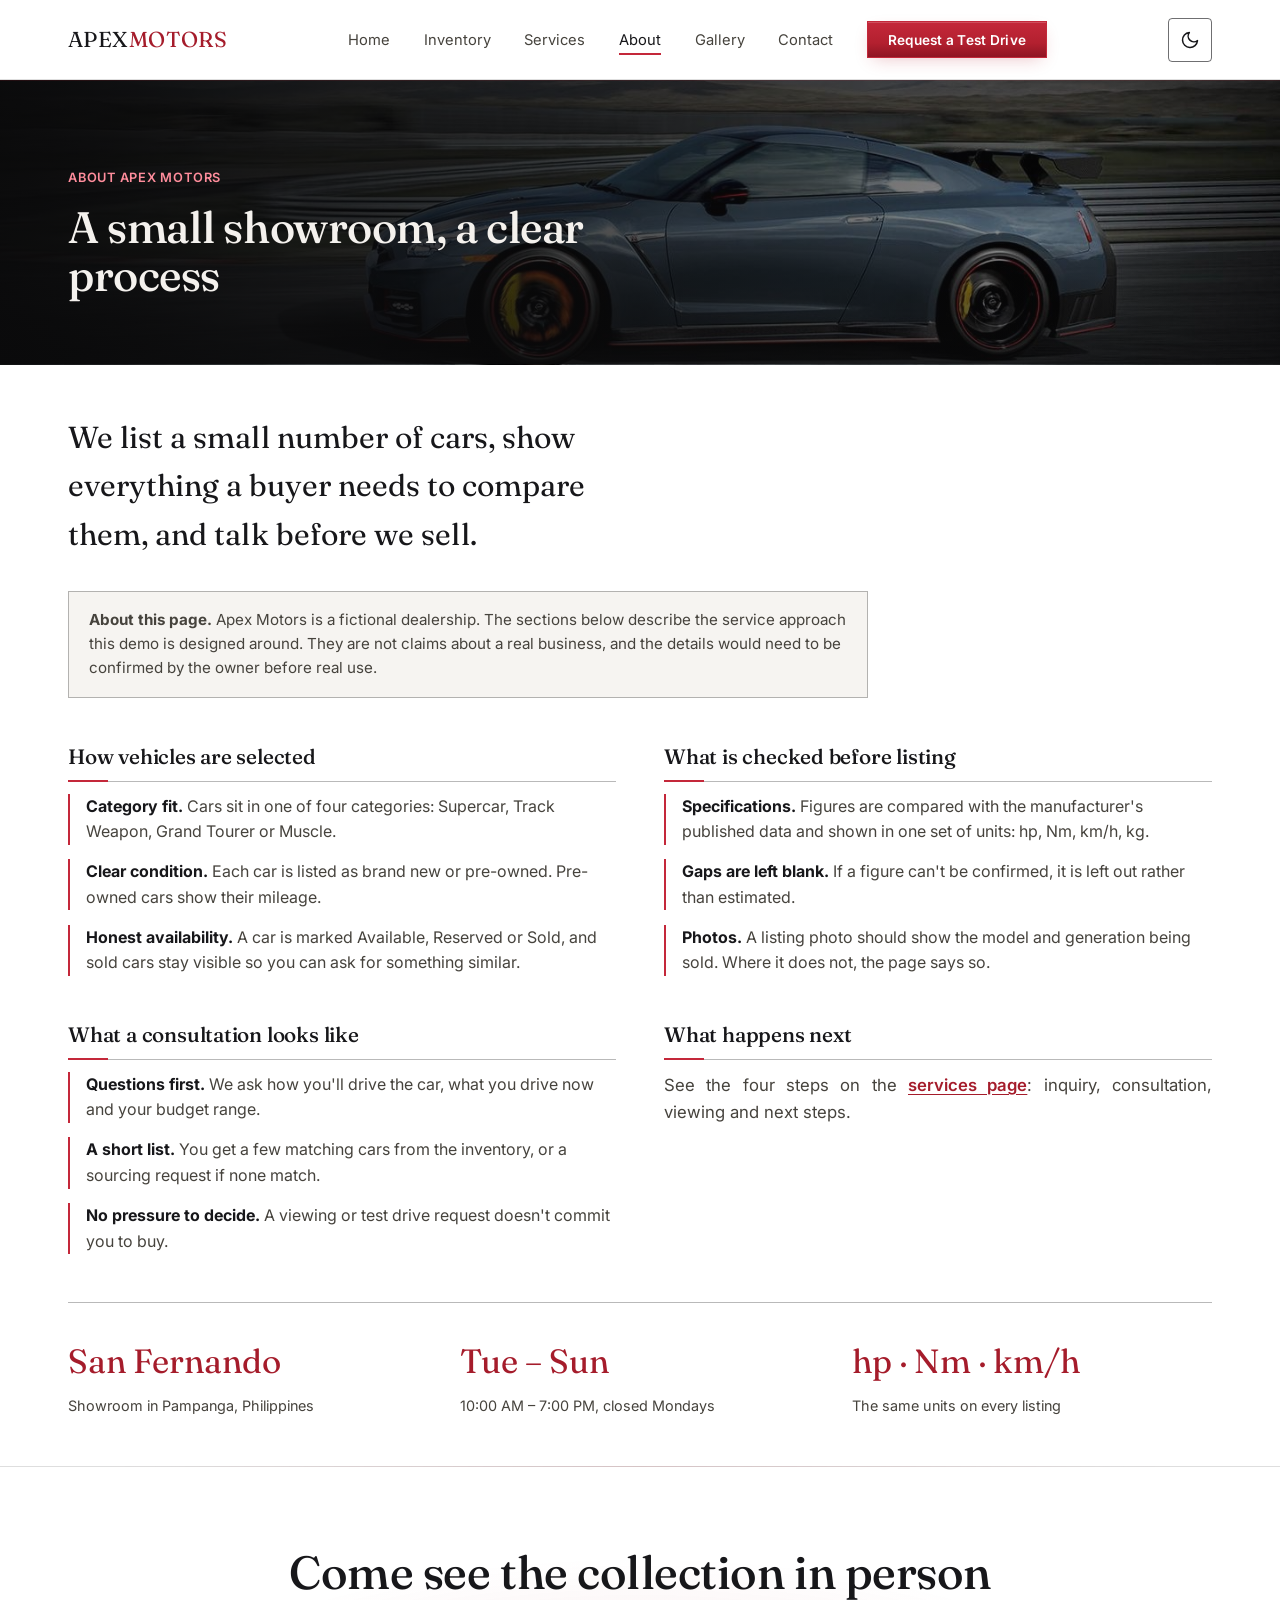
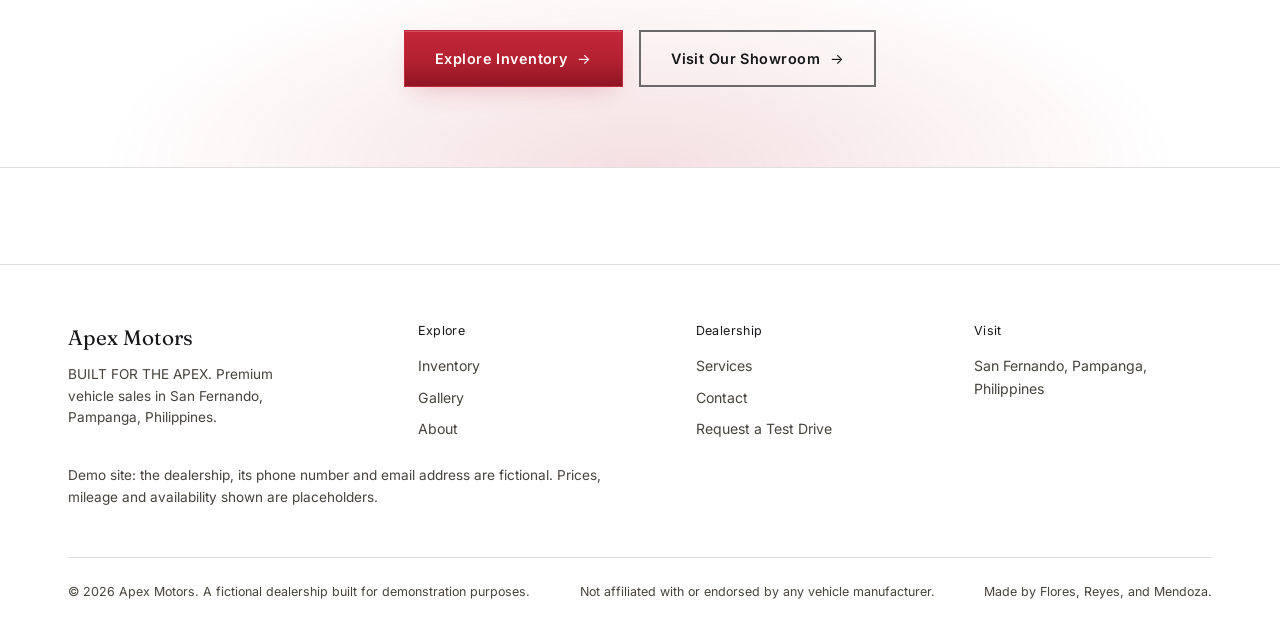
==== about.html @ 2c623cae "Add files via upload" ====
<!DOCTYPE html>
<html lang="en">
<head>
    <meta charset="UTF-8" />
    <meta name="viewport" content="width=device-width, initial-scale=1.0" />
    <title>About — Apex Motors</title>
    <meta name="description" content="Apex Motors is a premium automotive dealership in San Fernando, Pampanga, Philippines, built around curated inventory and personal service." />
    <link rel="icon" type="image/svg+xml" href="assets/icons/favicon.svg" />
    <link rel="icon" type="image/png" sizes="32x32" href="assets/icons/favicon-32.png" />
    <link rel="apple-touch-icon" href="assets/icons/apple-touch-icon.png" />
    <meta name="theme-color" content="#0a0a0b" />
    <link rel="preconnect" href="https://fonts.googleapis.com" />
    <link rel="preconnect" href="https://fonts.gstatic.com" crossorigin />
    <link href="https://fonts.googleapis.com/css2?family=Fraunces:opsz,wght@9..144,400;9..144,500;9..144,600&family=Inter:wght@400;500;600&display=swap" rel="stylesheet" />
    <script src="js/theme-init.js"></script>
    <link rel="stylesheet" href="css/main.css" />
    <link rel="stylesheet" href="css/components.css" />
    <link rel="stylesheet" href="css/pages.css" />
</head>
<body>
    <a class="skip-link" href="#main">Skip to main content</a>

    <header class="site-header">
        <nav class="nav container" aria-label="Primary">
            <a href="index.html" class="nav-brand">
                <span class="nav-brand-mark">APEX<span>MOTORS</span></span>
            </a>
            <ul class="nav-links" id="primary-nav-links">
                <li><a href="index.html">Home</a></li>
                <li><a href="inventory.html">Inventory</a></li>
                <li><a href="services.html">Services</a></li>
                <li><a href="about.html" aria-current="page">About</a></li>
                <li><a href="gallery.html">Gallery</a></li>
                <li><a href="contact.html">Contact</a></li>
                <li><a href="contact.html?type=test-drive" class="nav-cta">Request a Test Drive</a></li>
            </ul>
            <div class="nav-tools">
                <button type="button" class="theme-toggle" aria-label="Switch theme"><svg class="icon-sun" viewBox="0 0 24 24" aria-hidden="true"><circle cx="12" cy="12" r="4"/><path d="M12 2v2M12 20v2M4.9 4.9l1.4 1.4M17.7 17.7l1.4 1.4M2 12h2M20 12h2M4.9 19.1l1.4-1.4M17.7 6.3l1.4-1.4"/></svg><svg class="icon-moon" viewBox="0 0 24 24" aria-hidden="true"><path d="M21 12.8A9 9 0 1 1 11.2 3a7 7 0 0 0 9.8 9.8z"/></svg></button>
                <button class="nav-toggle" aria-expanded="false" aria-controls="primary-nav-links" aria-label="Toggle navigation menu">
                <span class="nav-toggle-bars"><span></span><span></span><span></span></span>
            </button>
            </div>
        </nav>
    </header>

    <main id="main" tabindex="-1">
        <div class="page-banner" style="background-image: url('assets/images/nissan-gt-r-nismo.jpg'); --banner-pos: 60% 55%;">
            <div class="page-header container">
                <span class="eyebrow">About Apex Motors</span>
                <h1 class="section-heading">A small showroom, a clear process</h1>
            </div>
        </div>

        <section class="tight">
            <div class="container">
                <p class="about-lead">
                    We list a small number of cars, show everything a buyer needs to compare them, and talk before we sell.
                </p>

                <div class="about-note" role="note">
                    <strong>About this page.</strong> Apex Motors is a fictional dealership. The sections below describe the
                    service approach this demo is designed around. They are not claims about a real business, and the details
                    would need to be confirmed by the owner before real use.
                </div>

                <div class="about-grid">
                    <div>
                        <h2>How vehicles are selected</h2>
                        <ul class="about-list">
                            <li><strong>Category fit.</strong> Cars sit in one of four categories: Supercar, Track Weapon, Grand Tourer or Muscle.</li>
                            <li><strong>Clear condition.</strong> Each car is listed as brand new or pre-owned. Pre-owned cars show their mileage.</li>
                            <li><strong>Honest availability.</strong> A car is marked Available, Reserved or Sold, and sold cars stay visible so you can ask for something similar.</li>
                        </ul>
                    </div>
                    <div>
                        <h2>What is checked before listing</h2>
                        <ul class="about-list">
                            <li><strong>Specifications.</strong> Figures are compared with the manufacturer's published data and shown in one set of units: hp, Nm, km/h, kg.</li>
                            <li><strong>Gaps are left blank.</strong> If a figure can't be confirmed, it is left out rather than estimated.</li>
                            <li><strong>Photos.</strong> A listing photo should show the model and generation being sold. Where it does not, the page says so.</li>
                        </ul>
                    </div>
                    <div>
                        <h2>What a consultation looks like</h2>
                        <ul class="about-list">
                            <li><strong>Questions first.</strong> We ask how you'll drive the car, what you drive now and your budget range.</li>
                            <li><strong>A short list.</strong> You get a few matching cars from the inventory, or a sourcing request if none match.</li>
                            <li><strong>No pressure to decide.</strong> A viewing or test drive request doesn't commit you to buy.</li>
                        </ul>
                    </div>
                    <div>
                        <h2>What happens next</h2>
                        <p class="section-intro">
                            See the four steps on the <a class="text-link" href="services.html">services page</a>:
                            inquiry, consultation, viewing and next steps.
                        </p>
                    </div>
                </div>

                <div class="about-stats">
                    <div>
                        <div class="value">San Fernando</div>
                        <div class="label">Showroom in Pampanga, Philippines</div>
                    </div>
                    <div>
                        <div class="value">Tue &ndash; Sun</div>
                        <div class="label">10:00 AM &ndash; 7:00 PM, closed Mondays</div>
                    </div>
                    <div>
                        <div class="value">hp &middot; Nm &middot; km/h</div>
                        <div class="label">The same units on every listing</div>
                    </div>
                </div>
            </div>
        </section>

        <section class="cta-band">
            <div class="container">
                <h2>Come see the collection in person</h2>
                <div class="btn-row">
                    <a href="inventory.html" class="btn btn-primary">Explore Inventory</a>
                    <a href="contact.html" class="btn btn-outline">Visit Our Showroom</a>
                </div>
            </div>
        </section>
    </main>

    <footer class="site-footer">
        <div class="container">
            <div class="footer-grid">
                <div>
                    <div class="footer-brand">Apex Motors</div>
                    <p class="footer-tagline">BUILT FOR THE APEX. Premium vehicle sales in San Fernando, Pampanga, Philippines.</p>
                </div>
                <div class="footer-col">
                    <div class="footer-col-title">Explore</div>
                    <a href="inventory.html">Inventory</a>
                    <a href="gallery.html">Gallery</a>
                    <a href="about.html">About</a>
                </div>
                <div class="footer-col">
                    <div class="footer-col-title">Dealership</div>
                    <a href="services.html">Services</a>
                    <a href="contact.html">Contact</a>
                    <a href="contact.html?type=test-drive">Request a Test Drive</a>
                </div>
                <div class="footer-col">
                    <div class="footer-col-title">Visit</div>
                    <p>San Fernando, Pampanga, Philippines</p>
                </div>
            </div>
            <p class="footer-demo-note">Demo site: the dealership, its phone number and email address are fictional. Prices, mileage and availability shown are placeholders.</p>
            <div class="footer-bottom">
                <span>&copy; 2026 Apex Motors. A fictional dealership built for demonstration purposes.</span>
                <span>Not affiliated with or endorsed by any vehicle manufacturer.</span>
                <span>Made by Flores, Reyes, and Mendoza.</span>
            </div>
        </div>
    </footer>

    <script type="module" src="js/main.js"></script>
</body>
</html>
---- css/main.css ----
/* ==========================================================================
   APEX MOTORS — Global styles
   Design tokens, resets, base typography, navigation and footer.
   Page-specific layouts live in pages.css; reusable UI pieces (cards,
   buttons, forms) live in components.css.
   ========================================================================== */

:root {
    color-scheme: dark;

    /* -- Color tokens (DARK, the default) ------------------------------
       Every text token below is checked against WCAG AA (4.5:1) on bg,
       surface and surface-alt; see README "Accessibility". */
    --color-bg: #0a0a0b;
    --color-surface: #141416;
    --color-surface-alt: #1a1a1d;
    --color-border: rgba(236, 233, 229, 0.14);
    --color-border-strong: rgba(236, 233, 229, 0.3);
    --color-border-button: rgba(236, 233, 229, 0.6); /* outline buttons, inputs */
    --color-text: #ece9e5;
    --color-text-muted: #b9b6af;   /* was #9a978f */
    --color-text-faint: #9f9c95;   /* was #67645e (3.2:1, failed AA) */
    --color-accent: #c1202f;       /* fills and decoration only */
    --color-accent-bright: #e8384d;/* large text, borders, glows */
    --color-accent-text: #ff7184;  /* SMALL red text: labels, links, errors */
    --color-accent-deep: #8f1523;
    --color-accent-dim: #3a0e14;
    --color-accent-glow: rgba(232, 56, 77, 0.45);
    --color-focus: #ffb4a8;
    --color-btn-top: #cc2639;      /* primary button gradient; white text >= 5.4:1 */
    --color-on-accent: #ffffff;

    /* Text that always sits on a dark photo overlay, in either theme */
    --color-on-image: #f4f1ed;
    --color-on-image-muted: #d3d0ca;
    --color-on-image-accent: #ff8d9c;
    --hero-glow-1: rgba(232, 56, 77, 0.30);
    --hero-glow-2: rgba(232, 56, 77, 0.16);

    --color-header-bg: rgba(10, 10, 11, 0.86);
    --color-header-bg-solid: #0a0a0b;
    --color-scrim: rgba(6, 6, 7, 0.9);
    --color-tint: rgba(232, 56, 77, 0.12);       /* subtle red wash */
    --color-tint-strong: rgba(232, 56, 77, 0.22);
    --color-plate-a: #1c1c1f;
    --color-plate-b: #101012;
    --color-success: #8fdca6;
    --color-success-border: #3f7d52;
    --color-warning: #f2c36b;
    --color-sold: #c9c6c0;
    --shadow-card: 0 26px 50px -22px rgba(0, 0, 0, 0.9);

    /* -- Type ------------------------------------------------------------ */
    --font-display: "Fraunces", "Iowan Old Style", Georgia, serif;
    --font-body: "Inter", -apple-system, BlinkMacSystemFont, "Segoe UI", sans-serif;

    /* -- Layout ----------------------------------------------------------- */
    --max-width: 1240px;
    --gutter: clamp(1.25rem, 4vw, 3rem);
    --radius: 2px;

    /* -- Motion ------------------------------------------------------------ */
    --ease: cubic-bezier(0.4, 0, 0.2, 1);
    --duration: 0.35s;
    --shadow-red: 0 10px 28px -8px rgba(232, 56, 77, 0.55);
}

/* -- LIGHT theme -----------------------------------------------------------
   Applied when the user picks it (data-theme="light") or, with no stored
   choice, when the OS prefers light. The same token set is declared twice
   (CSS can't share one block between a media query and an attribute
   selector without a build step), so edit both together. */
:root[data-theme="light"] {
    color-scheme: light;
    --color-bg: #ffffff;
    --color-surface: #f6f4f1;
    --color-surface-alt: #ece8e3;
    --color-border: rgba(23, 23, 26, 0.14);
    --color-border-strong: rgba(23, 23, 26, 0.3);
    --color-border-button: rgba(23, 23, 26, 0.62);
    --color-text: #17171a;
    --color-text-muted: #46433d;
    --color-text-faint: #66625b;
    --color-accent: #b3202f;
    --color-accent-bright: #c4283a;
    --color-accent-text: #a51c2b;
    --color-accent-deep: #8f1523;
    --color-accent-dim: #fbe9ec;
    --color-accent-glow: rgba(179, 32, 47, 0.28);
    --color-focus: #1a4fd6;
    --color-btn-top: #c4283a;
    --color-header-bg: rgba(255, 255, 255, 0.9);
    --color-header-bg-solid: #ffffff;
    --color-scrim: rgba(14, 14, 16, 0.78);
    --color-tint: rgba(179, 32, 47, 0.07);
    --color-tint-strong: rgba(179, 32, 47, 0.14);
    --color-plate-a: #e9e5e0;
    --color-plate-b: #d9d4cd;
    --color-success: #1d6b3a;
    --color-success-border: #2f8a50;
    --color-warning: #7a5200;
    --color-sold: #5c5952;
    --shadow-card: 0 22px 44px -24px rgba(23, 23, 26, 0.35);
    --shadow-red: 0 10px 24px -10px rgba(179, 32, 47, 0.5);
    --hero-glow-1: rgba(179, 32, 47, 0.14);
    --hero-glow-2: rgba(179, 32, 47, 0.08);
}

@media (prefers-color-scheme: light) {
    :root:not([data-theme="dark"]) {
        color-scheme: light;
        --color-bg: #ffffff;
        --color-surface: #f6f4f1;
        --color-surface-alt: #ece8e3;
        --color-border: rgba(23, 23, 26, 0.14);
        --color-border-strong: rgba(23, 23, 26, 0.3);
        --color-border-button: rgba(23, 23, 26, 0.62);
        --color-text: #17171a;
        --color-text-muted: #46433d;
        --color-text-faint: #66625b;
        --color-accent: #b3202f;
        --color-accent-bright: #c4283a;
        --color-accent-text: #a51c2b;
        --color-accent-deep: #8f1523;
        --color-accent-dim: #fbe9ec;
        --color-accent-glow: rgba(179, 32, 47, 0.28);
        --color-focus: #1a4fd6;
        --color-btn-top: #c4283a;
        --color-header-bg: rgba(255, 255, 255, 0.9);
        --color-header-bg-solid: #ffffff;
        --color-scrim: rgba(14, 14, 16, 0.78);
        --color-tint: rgba(179, 32, 47, 0.07);
        --color-tint-strong: rgba(179, 32, 47, 0.14);
        --color-plate-a: #e9e5e0;
        --color-plate-b: #d9d4cd;
        --color-success: #1d6b3a;
        --color-success-border: #2f8a50;
        --color-warning: #7a5200;
        --color-sold: #5c5952;
        --shadow-card: 0 22px 44px -24px rgba(23, 23, 26, 0.35);
        --shadow-red: 0 10px 24px -10px rgba(179, 32, 47, 0.5);
        --hero-glow-1: rgba(179, 32, 47, 0.14);
        --hero-glow-2: rgba(179, 32, 47, 0.08);
    }
}

/* -- Reset ---------------------------------------------------------------- */
*,
*::before,
*::after {
    box-sizing: border-box;
}

html {
    scroll-behavior: smooth;
}

body {
    margin: 0;
    background: var(--color-bg);
    color: var(--color-text);
    font-family: var(--font-body);
    font-size: 16px;
    line-height: 1.6;
    -webkit-font-smoothing: antialiased;
    overflow-x: hidden;
}

img {
    max-width: 100%;
    display: block;
}

a {
    color: inherit;
    text-decoration: none;
}

button {
    font-family: inherit;
    cursor: pointer;
}

ul {
    list-style: none;
    margin: 0;
    padding: 0;
}

h1, h2, h3, h4 {
    font-family: var(--font-display);
    font-weight: 500;
    line-height: 1.1;
    margin: 0;
    letter-spacing: -0.01em;
}

p {
    margin: 0;
}

/* Respect reduced-motion preference across the site */
@media (prefers-reduced-motion: reduce) {
    html {
        scroll-behavior: auto;
    }
    *,
    *::before,
    *::after {
        animation-duration: 0.001ms !important;
        animation-iteration-count: 1 !important;
        transition-duration: 0.001ms !important;
        scroll-behavior: auto !important;
    }
}

/* Visible focus state for every interactive element */
a:focus-visible,
button:focus-visible,
input:focus-visible,
textarea:focus-visible,
select:focus-visible {
    outline: 2px solid var(--color-focus);
    outline-offset: 3px;
}

/* Utility: screen-reader-only text (used for accessible labels) */
.sr-only {
    position: absolute;
    width: 1px;
    height: 1px;
    padding: 0;
    margin: -1px;
    overflow: hidden;
    clip: rect(0, 0, 0, 0);
    white-space: nowrap;
    border: 0;
}

.container {
    max-width: var(--max-width);
    margin-inline: auto;
    padding-inline: var(--gutter);
}

.eyebrow {
    font-size: 0.8rem;
    letter-spacing: 0.06em;
    text-transform: uppercase;
    color: var(--color-accent-text);
    font-weight: 600;
}

.section-heading {
    font-size: clamp(1.9rem, 3.5vw, 2.75rem);
    max-width: 20ch;
}

.section-intro {
    color: var(--color-text-muted);
    max-width: 56ch;
    font-size: 1.05rem;
}

/* ==========================================================================
   Navigation
   ========================================================================== */

.site-header {
    position: sticky;
    top: 0;
    z-index: 100;
    background: var(--color-header-bg);
    backdrop-filter: blur(10px);
    border-bottom: 1px solid var(--color-border);
    box-shadow: 0 1px 0 var(--color-tint-strong);
}

.nav {
    display: flex;
    align-items: center;
    justify-content: space-between;
    padding-block: 1.1rem;
}

.nav-brand {
    display: flex;
    flex-direction: column;
    line-height: 1;
    font-family: var(--font-display);
}

.nav-brand-mark {
    font-size: 1.35rem;
    letter-spacing: 0.02em;
}

.nav-brand-mark span {
    color: var(--color-accent-text);
}

.nav-brand-place {
    font-family: var(--font-body);
    font-size: 0.7rem;
    color: var(--color-text-faint);
    letter-spacing: 0.08em;
    margin-top: 0.3rem;
}

.nav-links {
    display: flex;
    align-items: center;
    gap: 2.1rem;
}

.nav-links a {
    font-size: 0.92rem;
    color: var(--color-text-muted);
    transition: color var(--duration) var(--ease);
    position: relative;
    padding-block: 0.25rem;
}

.nav-links a:hover,
.nav-links a[aria-current="page"] {
    color: var(--color-text);
}

.nav-links a:not(.nav-cta)::before {
    content: "";
    position: absolute;
    left: 0;
    right: 100%;
    bottom: -2px;
    height: 2px;
    background: var(--color-accent-bright);
    transition: right var(--duration) var(--ease);
}

.nav-links a:not(.nav-cta):hover::before {
    right: 0;
}

.nav-links a[aria-current="page"]::after {
    content: "";
    position: absolute;
    left: 0;
    right: 0;
    bottom: -2px;
    height: 2px;
    background: var(--color-accent-bright);
}

.nav-links a.nav-cta {
    background: linear-gradient(180deg, var(--color-btn-top), var(--color-accent) 60%, var(--color-accent-deep));
    border: 1px solid var(--color-accent-bright);
    padding: 0.6rem 1.25rem;
    font-size: 0.85rem;
    font-weight: 600;
    letter-spacing: 0.02em;
    color: var(--color-on-accent);
    box-shadow: 0 6px 18px -6px var(--color-accent-glow), inset 0 1px 0 rgba(255, 255, 255, 0.18);
    transition: transform var(--duration) var(--ease), box-shadow var(--duration) var(--ease),
        filter var(--duration) var(--ease);
}

.nav-links a.nav-cta:hover {
    color: var(--color-on-accent);
    transform: translateY(-1px);
    filter: brightness(1.08);
    box-shadow: 0 10px 24px -6px var(--color-accent-glow), inset 0 1px 0 rgba(255, 255, 255, 0.25);
}

.nav-links a.nav-cta[aria-current="page"]::after {
    display: none;
}

.nav-toggle {
    display: none;
    background: var(--color-tint);
    border: 1px solid var(--color-accent-bright);
    border-radius: 4px;
    width: 48px;
    height: 44px;
    align-items: center;
    justify-content: center;
    padding: 0;
    transition: background var(--duration) var(--ease), box-shadow var(--duration) var(--ease),
        transform 0.15s var(--ease);
}

.nav-toggle:hover {
    background: var(--color-tint-strong);
}

.nav-toggle:active {
    transform: scale(0.94);
}

.nav-toggle[aria-expanded="true"] {
    background: var(--color-accent);
    border-color: var(--color-accent-bright);
    box-shadow: 0 0 0 4px var(--color-tint-strong), var(--shadow-red);
}

.nav-toggle[aria-expanded="true"] .nav-toggle-bars span {
    background: #fff;
}

.nav-toggle-bars {
    position: relative;
    width: 22px;
    height: 14px;
}

.nav-toggle-bars span {
    position: absolute;
    left: 0;
    right: 0;
    height: 2px;
    border-radius: 2px;
    background: var(--color-text);
    transition: transform var(--duration) var(--ease), opacity var(--duration) var(--ease);
}

.nav-toggle-bars span:nth-child(1) { top: 0; }
.nav-toggle-bars span:nth-child(2) { top: 50%; margin-top: -1px; }
.nav-toggle-bars span:nth-child(3) { bottom: 0; }

.nav-toggle[aria-expanded="true"] .nav-toggle-bars span:nth-child(1) {
    transform: translateY(6px) rotate(45deg);
}
.nav-toggle[aria-expanded="true"] .nav-toggle-bars span:nth-child(2) {
    opacity: 0;
}
.nav-toggle[aria-expanded="true"] .nav-toggle-bars span:nth-child(3) {
    transform: translateY(-6px) rotate(-45deg);
}

@media (max-width: 860px) {
    /* backdrop-filter would make the header the containing block for the
       fixed menu panel, collapsing it; use an opaque header here instead. */
    .site-header {
        backdrop-filter: none;
        -webkit-backdrop-filter: none;
        background: var(--color-header-bg-solid);
    }

    .nav-toggle {
        display: flex;
    }

    .nav-links {
        position: fixed;
        inset: 80px 0 0 0;
        flex-direction: column;
        align-items: flex-start;
        gap: 0;
        background: var(--color-header-bg-solid);
        overflow-y: auto;
        z-index: 99;
        padding: 1rem var(--gutter) 2rem;
        transform: translateY(-8px);
        opacity: 0;
        pointer-events: none;
        transition: opacity var(--duration) var(--ease), transform var(--duration) var(--ease);
        border-bottom: 1px solid var(--color-border);
    }

    .nav-links.is-open {
        opacity: 1;
        transform: translateY(0);
        pointer-events: auto;
    }

    .nav-links a,
    .nav-links .nav-cta {
        width: 100%;
        padding: 0.9rem 0;
        border-bottom: 1px solid var(--color-border);
        font-size: 1rem;
    }

    .nav-links a:not(.nav-cta)::before,
    .nav-links a[aria-current="page"]::after { display: none; }

    .nav-links a[aria-current="page"] {
        color: var(--color-text);
        border-left: 3px solid var(--color-accent-bright);
        padding-left: 0.9rem;
    }

    .nav-links li { width: 100%; }

    .nav-links a { display: block; }

    .nav-links a.nav-cta {
        margin-top: 1.25rem;
        justify-content: center;
        text-align: center;
        display: block;
        padding: 1rem;
        border-bottom: 1px solid var(--color-accent-bright);
    }
}

/* ==========================================================================
   Footer
   ========================================================================== */

.site-footer {
    border-top: 1px solid var(--color-border);
    margin-top: 6rem;
    padding-block: 3.5rem 2rem;
    color: var(--color-text-muted);
}

.footer-grid {
    display: grid;
    grid-template-columns: 1.3fr 1fr 1fr 1fr;
    gap: 2.5rem;
}

.footer-brand {
    font-family: var(--font-display);
    font-size: 1.3rem;
    color: var(--color-text);
}

.footer-tagline {
    margin-top: 0.6rem;
    font-size: 0.85rem;
    max-width: 28ch;
}

.footer-col-title {
    font-size: 0.78rem;
    color: var(--color-text);
    letter-spacing: 0.03em;
    margin-bottom: 0.9rem;
}

.footer-col a,
.footer-col p {
    display: block;
    font-size: 0.88rem;
    margin-bottom: 0.55rem;
}

.footer-col a:hover {
    color: var(--color-accent-text);
    text-decoration: underline;
}

.footer-bottom {
    margin-top: 3rem;
    padding-top: 1.5rem;
    border-top: 1px solid var(--color-border);
    display: flex;
    justify-content: space-between;
    flex-wrap: wrap;
    gap: 0.75rem;
    font-size: 0.78rem;
}

@media (max-width: 760px) {
    .footer-grid {
        grid-template-columns: 1fr 1fr;
    }
}


/* ==========================================================================
   v8 additions: skip link, nav tools (theme toggle), footer demo note
   ========================================================================== */

.skip-link {
    position: absolute;
    left: 1rem;
    top: -4rem;
    z-index: 300;
    background: var(--color-accent);
    color: var(--color-on-accent);
    padding: 0.75rem 1.1rem;
    font-weight: 600;
    transition: top 0.2s var(--ease);
}

.skip-link:focus {
    top: 0.75rem;
}

/* Right-hand cluster: theme toggle + (mobile) menu button */
.nav-tools {
    display: flex;
    align-items: center;
    gap: 0.6rem;
}

.theme-toggle {
    display: inline-flex;
    align-items: center;
    justify-content: center;
    width: 44px;
    height: 44px;
    border: 1px solid var(--color-border-button);
    border-radius: 4px;
    background: transparent;
    color: var(--color-text);
    padding: 0;
    transition: background var(--duration) var(--ease), border-color var(--duration) var(--ease);
}

.theme-toggle:hover {
    background: var(--color-tint);
    border-color: var(--color-accent-bright);
}

.theme-toggle svg {
    width: 20px;
    height: 20px;
    fill: none;
    stroke: currentColor;
    stroke-width: 1.8;
    stroke-linecap: round;
    stroke-linejoin: round;
}

/* Show the icon for the mode you would switch TO */
.theme-toggle .icon-sun { display: none; }
:root[data-theme="light"] .theme-toggle .icon-sun { display: none; }
:root[data-theme="light"] .theme-toggle .icon-moon { display: block; }
:root:not([data-theme="light"]) .theme-toggle .icon-sun { display: block; }
:root:not([data-theme="light"]) .theme-toggle .icon-moon { display: none; }
@media (prefers-color-scheme: light) {
    :root:not([data-theme]) .theme-toggle .icon-sun { display: none; }
    :root:not([data-theme]) .theme-toggle .icon-moon { display: block; }
}

.footer-demo-note {
    margin-top: 1rem;
    font-size: 0.85rem;
    max-width: 60ch;
}

main:focus { outline: none; }
---- css/components.css ----
/* ==========================================================================
   APEX MOTORS — Components
   Reusable pieces shared across pages: buttons, vehicle cards, filter
   controls, forms, and gallery tiles.
   ========================================================================== */

/* -- Buttons ---------------------------------------------------------- */

.btn {
    position: relative;
    display: inline-flex;
    align-items: center;
    justify-content: center;
    gap: 0.6rem;
    padding: 0.95rem 1.9rem;
    font-size: 0.9rem;
    font-weight: 600;
    letter-spacing: 0.03em;
    border: 1px solid transparent;
    cursor: pointer;
    overflow: hidden;
    transition: transform var(--duration) var(--ease), box-shadow var(--duration) var(--ease),
        background var(--duration) var(--ease), border-color var(--duration) var(--ease),
        color var(--duration) var(--ease), filter var(--duration) var(--ease);
}

.btn::after {
    content: "\2192";
    font-weight: 400;
    transition: transform var(--duration) var(--ease);
}

.btn.no-arrow::after {
    content: none;
}

.btn:hover::after {
    transform: translateX(4px);
}

.btn:active {
    transform: translateY(1px) scale(0.99);
}

.btn-primary {
    background: linear-gradient(180deg, var(--color-btn-top) 0%, var(--color-accent) 55%, var(--color-accent-deep) 100%);
    color: var(--color-on-accent);
    border-color: var(--color-accent-bright);
    box-shadow: 0 10px 26px -10px var(--color-accent-glow), inset 0 1px 0 rgba(255, 255, 255, 0.2);
}

/* soft sheen that sweeps across on hover */
.btn-primary::before {
    content: "";
    position: absolute;
    top: 0;
    bottom: 0;
    left: -60%;
    width: 40%;
    background: linear-gradient(105deg, transparent, rgba(255, 255, 255, 0.28), transparent);
    transform: skewX(-18deg);
    transition: left 0.7s var(--ease);
}

.btn-primary:hover {
    transform: translateY(-2px);
    filter: brightness(1.07);
    box-shadow: 0 16px 34px -10px var(--color-accent-glow), 0 0 0 1px rgba(232, 56, 77, 0.35),
        inset 0 1px 0 rgba(255, 255, 255, 0.3);
}

.btn-primary:hover::before {
    left: 130%;
}

.btn-outline {
    border: 2px solid var(--color-border-button);
    color: var(--color-text);
    background: transparent;
}

.btn-outline:hover {
    border-color: var(--color-accent-bright);
    color: var(--color-text);
    background: var(--color-tint);
    transform: translateY(-2px);
    box-shadow: 0 10px 24px -12px var(--color-accent-glow);
}

.btn-lg {
    padding: 1.15rem 2.2rem;
    font-size: 0.98rem;
}

.btn-block {
    width: 100%;
}

.btn-row {
    display: flex;
    gap: 1rem;
    flex-wrap: wrap;
}

/* -- Vehicle card ------------------------------------------------------
   Because we do not have photo before, each
   card uses a typographic "spec plate" treatment instead of a photo:
   the manufacturer + model set in large display type over a dark,
   engraved panel. This keeps the showroom feeling premium and editorial
   without implying an official photo of the car. */

.vehicle-card {
    position: relative;
    border: 1px solid var(--color-border);
    background: var(--color-surface);
    display: flex;
    flex-direction: column;
    cursor: pointer;
    transition: border-color var(--duration) var(--ease), transform var(--duration) var(--ease),
        box-shadow var(--duration) var(--ease), background var(--duration) var(--ease);
}

/* red accent bar that draws in along the top edge */
.vehicle-card::before {
    content: "";
    position: absolute;
    top: -1px;
    left: -1px;
    right: -1px;
    height: 3px;
    z-index: 3;
    background: linear-gradient(90deg, var(--color-accent-bright), var(--color-accent));
    transform: scaleX(0);
    transform-origin: left;
    transition: transform 0.5s var(--ease);
}

.vehicle-card:hover,
.vehicle-card:focus-within {
    border-color: var(--color-accent-bright);
    transform: translateY(-8px);
    background: var(--color-surface-alt);
    box-shadow: var(--shadow-card), 0 0 38px -10px var(--color-accent-glow);
}

.vehicle-card:hover::before,
.vehicle-card:focus-within::before {
    transform: scaleX(1);
}

.vehicle-plate {
    aspect-ratio: 4 / 3;
    position: relative;
    overflow: hidden;
    background:
        radial-gradient(circle at 20% 15%, rgba(161, 29, 44, 0.35), transparent 55%),
        linear-gradient(160deg, var(--color-plate-a) 0%, var(--color-plate-b) 70%);
    display: flex;
    align-items: flex-end;
    padding: 1.25rem;
}

.vehicle-plate::before {
    content: "";
    position: absolute;
    inset: 0;
    background-image: repeating-linear-gradient(
        115deg,
        rgba(232, 230, 227, 0.035) 0px,
        rgba(232, 230, 227, 0.035) 1px,
        transparent 1px,
        transparent 34px
    );
    pointer-events: none;
}

.vehicle-plate-photo {
    position: absolute;
    inset: 0;
    width: 100%;
    height: 100%;
    object-fit: cover;
    transform: scale(1);
    filter: brightness(0.9) saturate(1);
    transition: transform 0.9s var(--ease), filter 0.5s var(--ease);
}

.vehicle-card:hover .vehicle-plate-photo,
.vehicle-card:focus-within .vehicle-plate-photo {
    transform: scale(1.09);
    filter: brightness(1.08) saturate(1.12);
}

/* "View" pill that appears over the photo so cards read as clickable */
.vehicle-plate-cta {
    position: absolute;
    right: 1rem;
    top: 1rem;
    z-index: 2;
    font-size: 0.72rem;
    font-weight: 600;
    letter-spacing: 0.06em;
    text-transform: uppercase;
    background: var(--color-accent);
    color: var(--color-on-accent);
    padding: 0.5rem 0.9rem;
    box-shadow: var(--shadow-red);
    opacity: 0;
    transform: translateY(-8px);
    transition: opacity var(--duration) var(--ease), transform var(--duration) var(--ease);
}

.vehicle-card:hover .vehicle-plate-cta,
.vehicle-card:focus-within .vehicle-plate-cta {
    opacity: 1;
    transform: translateY(0);
}

@media (hover: none) {
    .vehicle-plate-cta { opacity: 1; transform: none; }
}

/* Sits above the photo (markup order: photo, then this overlay, then the
   text) so the manufacturer/model name stays legible over any image. */
.vehicle-plate-overlay {
    position: absolute;
    inset: 0;
    background: linear-gradient(180deg, rgba(10, 10, 11, 0.05) 40%, rgba(10, 10, 11, 0.85) 100%);
}

.vehicle-plate-category {
    position: absolute;
    top: 1rem;
    left: 1.25rem;
    font-size: 0.72rem;
    color: var(--color-on-image);
    border: 1px solid rgba(244, 241, 237, 0.45);
    background: rgba(10, 10, 11, 0.62);
    backdrop-filter: blur(6px);
    padding: 0.25rem 0.6rem;
    z-index: 2;
}

.vehicle-plate-name {
    position: relative;
    z-index: 2;
    font-family: var(--font-display);
    color: var(--color-on-image);
    font-size: clamp(1.4rem, 2.4vw, 1.8rem);
    line-height: 1.05;
}

.vehicle-plate-name small {
    display: block;
    font-family: var(--font-body);
    font-size: 0.74rem;
    color: var(--color-on-image-accent);
    letter-spacing: 0.05em;
    margin-bottom: 0.35rem;
}

.vehicle-card-body {
    padding: 1.25rem;
    display: flex;
    flex-direction: column;
    gap: 0.9rem;
    flex: 1;
}

.vehicle-card-specs {
    display: grid;
    grid-template-columns: 1fr 1fr;
    gap: 0.5rem 1rem;
    font-size: 0.84rem;
    color: var(--color-text-muted);
}

.vehicle-card-specs dt {
    color: var(--color-text-faint);
}

.vehicle-card-specs dd {
    margin: 0;
    color: var(--color-text);
}

.vehicle-card-link {
    margin-top: auto;
    font-size: 0.88rem;
    font-weight: 600;
    color: var(--color-accent-text);
    display: flex;
    align-items: center;
    justify-content: space-between;
    gap: 0.4rem;
    border-top: 1px solid var(--color-border);
    padding-top: 0.9rem;
    transition: color var(--duration) var(--ease), letter-spacing var(--duration) var(--ease);
}

/* stretched link: the whole card is the click target */
.vehicle-card-link::before {
    content: "";
    position: absolute;
    inset: 0;
    z-index: 4;
}

.vehicle-card-link .arrow {
    display: inline-block;
    transition: transform var(--duration) var(--ease);
}

.vehicle-card:hover .vehicle-card-link {
    color: var(--color-text);
}

.vehicle-card:hover .vehicle-card-link .arrow {
    transform: translateX(6px);
}

.vehicle-card-link:focus-visible {
    outline: none;
}

.vehicle-card:has(.vehicle-card-link:focus-visible) {
    outline: 2px solid var(--color-focus);
    outline-offset: 3px;
}

/* -- Filters ------------------------------------------------------------ */

.filter-bar {
    display: flex;
    flex-wrap: wrap;
    gap: 1.5rem;
    padding: 1.5rem;
    border: 1px solid var(--color-border);
    background: var(--color-surface);
    margin-bottom: 2.5rem;
}

.filter-group {
    display: flex;
    flex-direction: column;
    gap: 0.5rem;
    min-width: 180px;
}

.filter-group label {
    font-size: 0.82rem;
    color: var(--color-text-muted);
}

.filter-group select:hover,
.filter-group select:focus {
    border-color: var(--color-accent-bright);
}

.filter-group select {
    background: var(--color-bg);
    border: 1px solid var(--color-border-button);
    color: var(--color-text);
    padding: 0.6rem 0.75rem;
    font-size: 0.9rem;
}

.filter-count {
    margin-left: auto;
    align-self: center;
    font-size: 0.85rem;
    color: var(--color-text-muted);
}

.filter-reset {
    align-self: flex-end;
    display: inline-flex;
    align-items: center;
    justify-content: center;
    gap: 0.55rem;
    min-height: 44px;
    padding: 0 1.2rem;
    background: var(--color-tint);
    border: 2px solid var(--color-accent-bright);
    border-radius: 4px;
    color: var(--color-text);
    font-size: 0.88rem;
    font-weight: 600;
    letter-spacing: 0.02em;
    transition: background var(--duration) var(--ease), box-shadow var(--duration) var(--ease),
        border-color var(--duration) var(--ease), transform 0.15s var(--ease);
}

/* small "x" icon that turns a quarter on hover, echoing the menu button */
.filter-reset::before {
    content: "\2715";
    font-size: 0.8rem;
    line-height: 1;
    color: var(--color-accent-text);
    transition: transform var(--duration) var(--ease), color var(--duration) var(--ease);
}

.filter-reset:hover {
    background: var(--color-tint-strong);
    border-color: var(--color-accent-bright);
}

.filter-reset:hover::before {
    transform: rotate(90deg);
}

.filter-reset:active {
    transform: scale(0.95);
    background: var(--color-accent);
    border-color: var(--color-accent-bright);
    box-shadow: 0 0 0 4px var(--color-tint-strong), var(--shadow-red);
    color: var(--color-on-accent);
}

.filter-reset:active::before {
    color: var(--color-on-accent);
}

@media (max-width: 620px) {
    .filter-bar {
        padding: 1.25rem;
        gap: 1.1rem;
    }
    .filter-group {
        width: 100%;
    }
    .filter-group select {
        width: 100%;
        min-height: 44px;
    }
    .filter-reset {
        width: 100%;
    }
    .filter-count {
        margin-left: 0;
        width: 100%;
        text-align: center;
    }
}

/* -- Forms ---------------------------------------------------------------- */

.form-grid {
    display: grid;
    grid-template-columns: 1fr 1fr;
    gap: 1.4rem;
}

.form-field {
    display: flex;
    flex-direction: column;
    gap: 0.5rem;
}

.form-field.full {
    grid-column: 1 / -1;
}

.form-field label {
    font-size: 0.9rem;
    color: var(--color-text);
}

.form-field label .required {
    color: var(--color-accent-text);
}

.form-field input,
.form-field select,
.form-field textarea {
    background: var(--color-surface);
    border: 1px solid var(--color-border-button);
    color: var(--color-text);
    padding: 0.8rem 0.9rem;
    font-size: 0.95rem;
    font-family: inherit;
}

.form-field textarea {
    resize: vertical;
    min-height: 120px;
}

.form-error {
    font-size: 0.85rem;
    color: var(--color-accent-text);
    min-height: 1em;
}

.form-field[data-invalid="true"] input,
.form-field[data-invalid="true"] select,
.form-field[data-invalid="true"] textarea {
    border-color: var(--color-accent-bright);
}

#contact-form .btn-row {
    margin-top: 1.5rem;
}

.form-status {
    margin-top: 1.25rem;
    padding: 1rem 1.25rem;
    border: 1px solid var(--color-border-strong);
    font-size: 0.9rem;
    display: none;
}

.form-status.is-visible {
    display: block;
}

.form-status.is-success {
    border-color: var(--color-success-border);
    color: var(--color-success);
}

.form-status.is-error {
    border-color: var(--color-accent-bright);
    color: var(--color-accent-text);
}

@media (max-width: 700px) {
    .form-grid {
        grid-template-columns: 1fr;
    }
}

/* -- Gallery ------------------------------------------------------------- */

.gallery-grid {
    display: grid;
    grid-template-columns: repeat(3, 1fr);
    gap: 1px;
    background: var(--color-border);
    border: 1px solid var(--color-border);
}

.gallery-item {
    aspect-ratio: 1 / 1;
    background: var(--color-surface);
    position: relative;
    overflow: hidden;
    display: flex;
    align-items: flex-end;
    padding: 1rem;
    cursor: pointer;
    border: none;
    text-align: left;
    width: 100%;
}

.gallery-item:nth-child(3n+1) { grid-column: span 2; grid-row: span 2; }

.gallery-item::before {
    content: "";
    position: absolute;
    inset: 0;
    background:
        radial-gradient(circle at 75% 20%, rgba(161, 29, 44, 0.28), transparent 60%),
        linear-gradient(200deg, var(--color-plate-a), var(--color-plate-b));
}

.gallery-item-photo {
    position: absolute;
    inset: 0;
    width: 100%;
    height: 100%;
    object-fit: cover;
    transition: transform 0.9s var(--ease), filter 0.5s var(--ease);
}

.gallery-item:hover .gallery-item-photo,
.gallery-item:focus-visible .gallery-item-photo {
    transform: scale(1.07);
    filter: brightness(1.1);
}

.gallery-item::after {
    content: "";
    position: absolute;
    inset: 0;
    border: 2px solid transparent;
    transition: border-color var(--duration) var(--ease);
    pointer-events: none;
    z-index: 2;
}

.gallery-item:hover::after,
.gallery-item:focus-visible::after {
    border-color: var(--color-accent-bright);
}

/* Sits above the photo so the label stays legible over any image. */
.gallery-item-overlay {
    position: absolute;
    inset: 0;
    background: linear-gradient(180deg, rgba(10, 10, 11, 0.05) 45%, rgba(10, 10, 11, 0.9) 100%);
}

.gallery-item-label {
    position: relative;
    font-family: var(--font-display);
    color: var(--color-on-image);
    font-size: 1.05rem;
}

.gallery-item-label small {
    display: block;
    font-family: var(--font-body);
    font-size: 0.75rem;
    color: var(--color-on-image-muted);
    margin-top: 0.2rem;
}

@media (max-width: 760px) {
    .gallery-grid {
        grid-template-columns: repeat(2, 1fr);
    }
    .gallery-item:nth-child(3n+1) {
        grid-column: span 1;
        grid-row: span 1;
    }
}

/* -- Lightbox: see v8 block at end of file -- */

/* -- Small reusable bits -------------------------------------------------- */

.tag-list {
    display: flex;
    flex-wrap: wrap;
    gap: 0.6rem;
}

.tag {
    border: 1px solid var(--color-border-strong);
    padding: 0.4rem 0.85rem;
    font-size: 0.82rem;
    color: var(--color-text-muted);
}

.divider {
    height: 1px;
    background: var(--color-border);
    border: none;
    margin: 3rem 0;
}


/* -- Mobile: keep card text and badges from colliding ------------------ */
@media (max-width: 620px) {
    .vehicle-plate {
        padding: 1rem;
    }
    .vehicle-plate-category,
    .vehicle-plate-cta {
        top: 0.75rem;
        font-size: 0.66rem;
        padding: 0.3rem 0.6rem;
    }
    .vehicle-plate-category { left: 1rem; }
    .vehicle-plate-cta { right: 0.75rem; }
    .vehicle-plate-name {
        font-size: clamp(1.25rem, 6vw, 1.5rem);
        overflow-wrap: anywhere;
    }
    .vehicle-card-specs {
        font-size: 0.8rem;
        gap: 0.4rem 0.75rem;
    }
    .vehicle-card-link { font-size: 0.85rem; }
}

/* ==========================================================================
   v8 components: status/price badges, skeleton loading, form states,
   lightbox, demo notices
   ========================================================================== */

/* -- Buying info on cards ------------------------------------------------ */
.vehicle-card-buy {
    display: flex;
    justify-content: space-between;
    align-items: center;
    gap: 0.75rem;
    flex-wrap: wrap;
}

.vehicle-price {
    font-family: var(--font-display);
    font-size: 1.35rem;
    line-height: 1.1;
}

.vehicle-price.is-request {
    font-family: var(--font-body);
    font-size: 0.95rem;
    font-weight: 600;
    color: var(--color-text-muted);
}

.vehicle-condition {
    font-size: 0.88rem;
    color: var(--color-text-muted);
    margin-top: -0.45rem;
}

/* Status uses text + a dot, never colour alone */
.status-badge {
    display: inline-flex;
    align-items: center;
    gap: 0.4rem;
    font-size: 0.78rem;
    font-weight: 600;
    letter-spacing: 0.03em;
    padding: 0.25rem 0.65rem;
    border: 1px solid currentColor;
    border-radius: 999px;
    white-space: nowrap;
}

.status-badge::before {
    content: "";
    width: 0.5rem;
    height: 0.5rem;
    border-radius: 50%;
    background: currentColor;
}

.status-available { color: var(--color-success); }
.status-reserved { color: var(--color-warning); }
.status-sold { color: var(--color-sold); }
.status-sold::before { border-radius: 1px; }

.vehicle-card.is-sold .vehicle-plate-photo {
    filter: grayscale(0.85) brightness(0.8);
}

.vehicle-card.is-sold:hover .vehicle-plate-photo {
    filter: grayscale(0.4) brightness(0.95);
}

/* -- Image skeletons + fade-in ---------------------------------------------
   Wrappers get .is-loading until their <img> loads (imageLoad.js). The
   shimmer sits on the wrapper; the image is transparent until .is-loaded. */
.is-loading {
    position: relative;
}

.is-loading::after {
    content: "";
    position: absolute;
    inset: 0;
    z-index: 1;
    pointer-events: none;
    background: linear-gradient(100deg, transparent 20%, var(--color-tint-strong) 50%, transparent 80%);
    background-size: 220% 100%;
    animation: skeleton 1.4s linear infinite;
}

@keyframes skeleton {
    from { background-position: 120% 0; }
    to { background-position: -120% 0; }
}

.vehicle-plate-photo,
.gallery-item-photo,
.vg-main,
.lightbox-img {
    opacity: 0;
    transition: opacity 0.6s var(--ease), transform 0.9s var(--ease), filter 0.5s var(--ease);
}

.vehicle-plate-photo.is-loaded,
.gallery-item-photo.is-loaded,
.vg-main.is-loaded,
.lightbox-img.is-loaded {
    opacity: 1;
}

/* If scripts fail the images must still show */
.no-js .vehicle-plate-photo,
.no-js .gallery-item-photo { opacity: 1; }

.has-error::before { content: "Image unavailable"; position: absolute; inset: 0; display: grid; place-items: center; color: var(--color-text-muted); font-size: 0.85rem; z-index: 1; }

/* -- Demo notices ------------------------------------------------------------ */
.demo-note {
    font-size: 0.85rem;
    color: var(--color-text-muted);
    margin-top: 0.9rem;
    padding-left: 0.8rem;
    border-left: 2px solid var(--color-accent-bright);
    max-width: 70ch;
}

.demo-banner {
    border: 1px solid var(--color-accent-bright);
    background: var(--color-tint);
    padding: 0.9rem 1.1rem;
    font-size: 0.92rem;
    margin-bottom: 1.75rem;
}

.demo-tag {
    display: inline-block;
    margin-left: 0.4rem;
    font-family: var(--font-body);
    font-size: 0.7rem;
    font-weight: 600;
    letter-spacing: 0.04em;
    text-transform: uppercase;
    color: var(--color-accent-text);
    border: 1px solid var(--color-accent-bright);
    padding: 0.1rem 0.45rem;
    vertical-align: middle;
}

.text-link {
    color: var(--color-accent-text);
    font-weight: 600;
    text-decoration: underline;
    text-underline-offset: 3px;
}

.text-link:hover { color: var(--color-text); }

/* -- Form: hints, summary, loading, confirmation ------------------------------ */
.form-hint {
    font-size: 0.88rem;
    color: var(--color-text-muted);
}

.form-hint:empty { display: none; }

.form-field[hidden] { display: none; }

.form-field[data-invalid="true"] input,
.form-field[data-invalid="true"] select,
.form-field[data-invalid="true"] textarea {
    border-width: 2px;
}

.form-error:not(:empty)::before { content: "\26A0\FE0E  "; }

.form-summary {
    border: 2px solid var(--color-accent-bright);
    background: var(--color-tint);
    padding: 1rem 1.25rem;
    margin-bottom: 1.5rem;
    font-size: 0.95rem;
}

.form-summary ul { margin-top: 0.6rem; display: grid; gap: 0.3rem; }
.form-summary a { color: var(--color-accent-text); text-decoration: underline; text-underline-offset: 3px; }
.form-summary[hidden] { display: none; }

.form-status-live { margin-top: 0.9rem; font-size: 0.9rem; color: var(--color-text-muted); min-height: 1.4em; }

.spinner {
    display: none;
    width: 1rem;
    height: 1rem;
    border: 2px solid rgba(255, 255, 255, 0.4);
    border-top-color: #fff;
    border-radius: 50%;
    animation: spin 0.7s linear infinite;
}

@keyframes spin { to { transform: rotate(360deg); } }

.btn.is-loading .spinner { display: inline-block; }
.btn:disabled { cursor: progress; opacity: 0.85; transform: none; }

.form-confirmation {
    border: 2px solid var(--color-success-border);
    background: var(--color-surface);
    padding: 2rem;
    display: grid;
    gap: 1.1rem;
}

.form-confirmation[hidden] { display: none; }
.form-confirmation h2 { font-size: 1.6rem; color: var(--color-success); }
.demo-banner-inline { border-left: 3px solid var(--color-accent-bright); padding-left: 0.8rem; }
.confirm-rows { display: grid; gap: 0.5rem; margin: 0; }
.confirm-rows div { display: grid; grid-template-columns: 9rem 1fr; gap: 1rem; border-bottom: 1px solid var(--color-border); padding-bottom: 0.5rem; }
.confirm-rows dt { color: var(--color-text-muted); }
.confirm-rows dd { margin: 0; }

/* -- Lightbox (image viewer) ---------------------------------------------------- */
body.modal-open { overflow: hidden; }

.lightbox {
    position: fixed;
    inset: 0;
    background: var(--color-scrim);
    display: none;
    align-items: center;
    justify-content: center;
    z-index: 200;
    padding: clamp(0.5rem, 3vw, 2rem);
    overflow-y: auto;
}

.lightbox.is-open { display: flex; animation: lb-in 0.25s var(--ease); }

@keyframes lb-in { from { opacity: 0; } to { opacity: 1; } }

.lightbox-panel {
    background: var(--color-surface);
    border: 1px solid var(--color-border-strong);
    max-width: 1000px;
    width: 100%;
    max-height: calc(100vh - 1rem);
    overflow-y: auto;
    position: relative;
    margin: auto;
}

.lightbox-close {
    position: absolute;
    top: 0.75rem;
    right: 0.75rem;
    z-index: 3;
    width: 44px;
    height: 44px;
    font-size: 1.6rem;
    line-height: 1;
    background: rgba(10, 10, 11, 0.75);
    border: 1px solid rgba(244, 241, 237, 0.7);
    color: #fff;
}

.lightbox-close:hover { background: var(--color-accent); }

.lightbox-stage {
    position: relative;
    aspect-ratio: 16 / 10;
    background: var(--color-plate-b);
    overflow: hidden;
}

.lightbox-img { width: 100%; height: 100%; object-fit: cover; }

.lightbox-nav {
    position: absolute;
    top: 50%;
    transform: translateY(-50%);
    z-index: 2;
    width: 44px;
    height: 44px;
    background: rgba(10, 10, 11, 0.7);
    border: 1px solid rgba(244, 241, 237, 0.6);
    color: #fff;
    font-size: 1.1rem;
}

.lightbox-nav:hover { background: var(--color-accent); }
.lightbox-prev { left: 0.75rem; }
.lightbox-next { right: 0.75rem; }

.lightbox-thumbs { display: flex; gap: 0.5rem; padding: 0.6rem 1.25rem 0; flex-wrap: wrap; }
.lightbox-thumbs:empty { display: none; }
.lightbox-thumb { width: 72px; aspect-ratio: 16 / 10; padding: 0; border: 2px solid var(--color-border); background: none; overflow: hidden; }
.lightbox-thumb img { width: 100%; height: 100%; object-fit: cover; }
.lightbox-thumb.is-active { border-color: var(--color-accent-bright); }

.lightbox-info { padding: 1.25rem 1.5rem 1.75rem; display: grid; gap: 0.7rem; }
.lightbox-head { display: flex; justify-content: space-between; align-items: center; gap: 1rem; }
.lightbox-count { font-size: 0.85rem; color: var(--color-text-muted); }
.lightbox-title { font-size: clamp(1.5rem, 3vw, 2rem); margin: 0; }
.lightbox-meta { font-weight: 600; }
.lightbox-desc { color: var(--color-text-muted); max-width: 70ch; }
.lightbox-link { justify-self: start; margin-top: 0.4rem; }

@media (max-width: 620px) {
    .lightbox-info { padding: 1rem 1.1rem 1.4rem; }
    .lightbox-link { justify-self: stretch; }
    .confirm-rows div { grid-template-columns: 1fr; gap: 0.1rem; }
}

/* Gallery tiles: fixed ratio is already set; make sure focus is visible */
.gallery-item:focus-visible { outline: 3px solid var(--color-focus); outline-offset: -3px; }

/* Lightbox on wide screens: photo left, details right, so the whole
   dialog (including "View Vehicle Details") fits without scrolling. */
@media (min-width: 900px) {
    .lightbox-panel {
        display: grid;
        grid-template-columns: 1.7fr 1fr;
        grid-template-areas: "stage info" "thumbs info";
        grid-template-rows: auto 1fr;
        align-items: start;
        max-width: 1100px;
    }
    .lightbox-stage { grid-area: stage; aspect-ratio: 4 / 3; }
    .lightbox-thumbs { grid-area: thumbs; padding-bottom: 0.9rem; }
    .lightbox-info { grid-area: info; padding: 3.4rem 1.75rem 1.75rem; align-content: start; }
}

@media (min-width: 900px) {
    .lightbox-stage { aspect-ratio: auto; height: 100%; min-height: 440px; }
    .lightbox-img { position: absolute; inset: 0; }
}
---- css/pages.css ----
/* ==========================================================================
   APEX MOTORS — Page-specific layouts
   ========================================================================== */

.page-header {
    padding-block: 3.5rem 2.5rem;
    border-bottom: 1px solid var(--color-border);
}

.page-header .eyebrow {
    margin-bottom: 0.9rem;
    display: block;
}

.page-header .section-intro {
    margin-top: 0.75rem;
}

section {
    padding-block: 4.5rem;
}

section.tight {
    padding-block: 3rem;
}

/* -- Home: hero ----------------------------------------------------------- */

.hero {
    position: relative;
    padding-block: clamp(1.75rem, 4vw, 3rem) 4rem;
    overflow: hidden;
}

.hero::before {
    content: "";
    position: absolute;
    inset: 0;
    background:
        radial-gradient(ellipse 65% 70% at 85% 5%, var(--hero-glow-1), transparent 62%),
        radial-gradient(ellipse 45% 45% at 0% 100%, var(--hero-glow-2), transparent 62%);
    pointer-events: none;
    z-index: -1;
    -webkit-mask-image: linear-gradient(180deg, #000 55%, transparent 100%);
    mask-image: linear-gradient(180deg, #000 55%, transparent 100%);
}

.hero-grid {
    display: grid;
    grid-template-columns: 1.15fr 0.85fr;
    gap: 3rem;
    align-items: end;
}

.hero-eyebrow {
    color: var(--color-accent-text);
    font-size: 0.8rem;
    font-weight: 600;
    letter-spacing: 0.14em;
    text-transform: uppercase;
    margin-bottom: 1rem;
    display: flex;
    align-items: center;
    gap: 0.75rem;
}

.hero-eyebrow::before {
    content: "";
    width: 2rem;
    height: 2px;
    background: var(--color-accent-bright);
}

.hero-title {
    font-size: clamp(2.75rem, 6.5vw, 5.1rem);
    animation: hero-rise 0.8s var(--ease) both;
}

@keyframes hero-rise {
    from { opacity: 0; transform: translateY(14px); }
    to { opacity: 1; transform: translateY(0); }
}

.hero-tagline {
    font-size: 0.95rem;
    letter-spacing: 0.12em;
    color: var(--color-text-muted);
    margin-top: 1.5rem;
}

.hero-copy {
    color: var(--color-text-muted);
    font-size: 1.05rem;
    max-width: 40ch;
    margin-top: 1.25rem;
}

.hero-actions {
    margin-top: 1.9rem;
}

.hero-title .accent {
    color: var(--color-accent-bright);
    text-shadow: 0 0 40px var(--color-accent-glow);
}

.hero-meta {
    border-left: 2px solid var(--color-accent);
    padding-left: 1.75rem;
    display: flex;
    flex-direction: column;
    gap: 1.5rem;
}

.hero-meta-item .value {
    font-family: var(--font-display);
    font-size: 1.9rem;
    display: block;
}

.hero-meta-item .label {
    font-size: 0.88rem;
    color: var(--color-text-muted);
    margin-top: 0.2rem;
    display: block;
}

@media (max-width: 860px) {
    .hero-grid {
        grid-template-columns: 1fr;
    }
    .hero-meta {
        flex-direction: row;
        border-left: none;
        border-top: 1px solid var(--color-border-strong);
        padding-left: 0;
        padding-top: 1.5rem;
        flex-wrap: wrap;
        gap: 2rem;
    }
}

/* -- Home: section headers shared layout ----------------------------------- */

.section-head {
    display: flex;
    justify-content: space-between;
    align-items: flex-end;
    gap: 2rem;
    margin-bottom: 2.75rem;
    flex-wrap: wrap;
}

.grid-3 {
    display: grid;
    grid-template-columns: repeat(3, 1fr);
    gap: 1.75rem;
}

@media (max-width: 960px) {
    .grid-3 {
        grid-template-columns: 1fr 1fr;
    }
}
@media (max-width: 640px) {
    .grid-3 {
        grid-template-columns: 1fr;
    }
}

/* -- Home: why us ----------------------------------------------------------- */

.why-grid {
    display: grid;
    grid-template-columns: repeat(4, 1fr);
    gap: 2rem;
}

.why-item {
    border-top: 1px solid var(--color-border-strong);
    padding-top: 1.25rem;
    position: relative;
    transition: border-color var(--duration) var(--ease), transform var(--duration) var(--ease);
}

.why-item::before {
    content: "";
    position: absolute;
    top: -1px;
    left: 0;
    width: 2.5rem;
    height: 2px;
    background: var(--color-accent-bright);
    transition: width 0.5s var(--ease);
}

.why-item:hover::before {
    width: 100%;
}

.why-item h3 {
    font-size: 1.15rem;
    margin-bottom: 0.6rem;
}

.why-item p {
    color: var(--color-text-muted);
    font-size: 0.95rem;
}

@media (max-width: 860px) {
    .why-grid {
        grid-template-columns: 1fr 1fr;
    }
}
@media (max-width: 560px) {
    .why-grid {
        grid-template-columns: 1fr;
    }
}

/* -- Home: services preview -------------------------------------------------- */

.services-preview {
    display: grid;
    grid-template-columns: repeat(5, 1fr);
    border: 1px solid var(--color-border);
}

.service-chip {
    padding: 2rem 1.25rem;
    border-right: 1px solid var(--color-border);
    font-size: 0.95rem;
    transition: background var(--duration) var(--ease), color var(--duration) var(--ease),
        box-shadow var(--duration) var(--ease);
}

.service-chip:hover {
    background: var(--color-tint);
    box-shadow: inset 0 -2px 0 var(--color-accent-bright);
}

.service-chip:last-child {
    border-right: none;
}

@media (max-width: 860px) {
    .services-preview {
        grid-template-columns: 1fr 1fr;
    }
    .service-chip {
        border-right: 1px solid var(--color-border);
        border-bottom: 1px solid var(--color-border);
    }
}
@media (max-width: 560px) {
    .services-preview {
        grid-template-columns: 1fr;
    }
}

/* -- Closing CTA band ---------------------------------------------------- */

.cta-band {
    background: radial-gradient(ellipse 60% 100% at 50% 100%, var(--color-tint-strong), transparent 70%);
    border-top: 1px solid var(--color-border);
    border-bottom: 1px solid var(--color-border);
    text-align: center;
    padding-block: 5rem;
}

.cta-band h2 {
    font-size: clamp(2rem, 4vw, 2.9rem);
    max-width: 24ch;
    margin-inline: auto;
}

.cta-band .btn-row {
    justify-content: center;
    margin-top: 2rem;
}

/* -- Inventory ------------------------------------------------------------- */

.inventory-grid {
    display: grid;
    grid-template-columns: repeat(3, 1fr);
    gap: 1.75rem;
}

.empty-state {
    grid-column: 1 / -1;
    text-align: center;
    padding: 4rem 1rem;
    color: var(--color-text-muted);
    border: 1px dashed var(--color-border-strong);
}

@media (max-width: 960px) {
    .inventory-grid {
        grid-template-columns: 1fr 1fr;
    }
}
@media (max-width: 620px) {
    .inventory-grid {
        grid-template-columns: 1fr;
    }
}

/* -- Vehicle detail --------------------------------------------------------- */

.vehicle-hero {
    display: grid;
    grid-template-columns: 1.1fr 0.9fr;
    gap: 3rem;
    align-items: stretch;
    padding-block: 3.5rem;
}

.vehicle-hero-plate {
    position: relative;
    background:
        radial-gradient(circle at 25% 20%, rgba(161, 29, 44, 0.32), transparent 55%),
        linear-gradient(160deg, var(--color-plate-a) 0%, var(--color-plate-b) 75%);
    border: 1px solid var(--color-border);
    min-height: 340px;
    display: flex;
    flex-direction: column;
    justify-content: flex-end;
    padding: 2.25rem;
}

.vehicle-hero-plate .manufacturer,
.vehicle-hero-plate h1 {
    position: relative;
}

.vehicle-hero-plate .manufacturer {
    font-size: 0.85rem;
    color: var(--color-accent-text);
    letter-spacing: 0.06em;
}

.vehicle-hero-plate h1 {
    font-size: clamp(2.25rem, 5vw, 3.4rem);
    margin-top: 0.5rem;
}

.vehicle-hero-info {
    display: flex;
    flex-direction: column;
    gap: 1.5rem;
}

.vehicle-hero-desc {
    color: var(--color-text-muted);
    font-size: 1.02rem;
}

.spec-table {
    width: 100%;
    border-collapse: collapse;
    margin-top: 1rem;
}

.spec-table tr {
    border-bottom: 1px solid var(--color-border);
}

.spec-table td {
    padding: 0.9rem 0;
    font-size: 0.92rem;
}

.spec-table td:first-child {
    color: var(--color-text-muted);
    width: 45%;
}

.spec-table td:last-child {
    color: var(--color-text);
    font-family: var(--font-display);
}

.vehicle-not-found {
    text-align: center;
    padding-block: 6rem;
}

.vehicle-not-found .section-intro {
    margin-inline: auto;
    margin-top: 1rem;
}

.vehicle-not-found .btn-row {
    justify-content: center;
    margin-top: 2rem;
}

@media (max-width: 860px) {
    .vehicle-hero {
        grid-template-columns: 1fr;
    }
}

/* -- About ------------------------------------------------------------------ */

.about-lead {
    font-size: clamp(1.4rem, 2.6vw, 1.9rem);
    font-family: var(--font-display);
    max-width: 26ch;
}

.about-grid {
    display: grid;
    grid-template-columns: 1fr 1fr;
    gap: 3rem;
    margin-top: 3rem;
}

.about-grid h2 {
    font-size: 1.3rem;
    margin-bottom: 0.75rem;
    padding-bottom: 0.75rem;
    border-bottom: 1px solid var(--color-border-strong);
    position: relative;
}

.about-grid h2::after {
    content: "";
    position: absolute;
    left: 0;
    bottom: -1px;
    width: 2.5rem;
    height: 2px;
    background: var(--color-accent-bright);
}

/* Justified, hyphenated copy keeps both columns flush and even. */
.about-grid .section-intro {
    max-width: none;
    text-align: justify;
    text-justify: inter-word;
    hyphens: auto;
    -webkit-hyphens: auto;
}

@media (max-width: 760px) {
    .about-grid .section-intro { text-align: left; hyphens: manual; }
}

.about-stats {
    display: grid;
    grid-template-columns: repeat(3, 1fr);
    gap: 2rem;
    margin-top: 3rem;
    border-top: 1px solid var(--color-border-strong);
    padding-top: 2rem;
}

.about-stats .value {
    font-family: var(--font-display);
    font-size: 2.1rem;
    color: var(--color-accent-text);
}

.about-stats .label {
    color: var(--color-text-muted);
    font-size: 0.9rem;
    margin-top: 0.35rem;
}

@media (max-width: 760px) {
    .about-grid {
        grid-template-columns: 1fr;
    }
    .about-stats {
        grid-template-columns: 1fr 1fr;
    }
}

/* -- Services --------------------------------------------------------------- */

.services-list {
    display: flex;
    flex-direction: column;
}

.service-row {
    display: grid;
    grid-template-columns: 90px 1fr 1fr;
    gap: 2rem;
    padding-block: 2.5rem;
    border-top: 1px solid var(--color-border-strong);
    align-items: start;
    transition: background var(--duration) var(--ease), padding var(--duration) var(--ease);
}

.service-row:hover .index {
    color: var(--color-accent-text);
}

.service-row:last-child {
    border-bottom: 1px solid var(--color-border-strong);
}

.service-row .index {
    font-family: var(--font-display);
    font-size: 1.4rem;
    color: var(--color-text-faint);
}

.service-row h3 {
    font-size: 1.4rem;
}

.service-row p {
    color: var(--color-text-muted);
}

@media (max-width: 760px) {
    .service-row {
        grid-template-columns: 1fr;
        gap: 0.75rem;
    }
}

/* -- Contact ------------------------------------------------------------------ */

.contact-grid {
    display: grid;
    grid-template-columns: 0.85fr 1.15fr;
    gap: 3.5rem;
}

.contact-info-block {
    border-top: 1px solid var(--color-border-strong);
    padding-top: 1.5rem;
    margin-bottom: 2rem;
}

.contact-info-block h3 {
    font-size: 1rem;
    margin-bottom: 0.5rem;
}

.contact-info-block p,
.contact-info-block a {
    color: var(--color-text-muted);
    font-size: 0.95rem;
}

@media (max-width: 860px) {
    .contact-grid {
        grid-template-columns: 1fr;
    }
}

/* ==========================================================================
   Vehicle detail (v7)
   ========================================================================== */

.breadcrumb {
    display: flex;
    gap: 0.6rem;
    align-items: center;
    font-size: 0.88rem;
    color: var(--color-text-muted);
    padding-top: 2rem;
}

.breadcrumb a {
    color: var(--color-accent-text);
}

.breadcrumb a:hover {
    text-decoration: underline;
}

.vehicle-hero {
    grid-template-columns: 1.35fr 0.9fr;
    gap: 2.5rem;
    padding-block: 1.5rem 3rem;
    align-items: start;
}

.vehicle-hero-media {
    min-width: 0;
}

/* gallery */
.vg-stage {
    position: relative;
    aspect-ratio: 16 / 10;
    overflow: hidden;
    border: 1px solid var(--color-border-strong);
    background: var(--color-plate-b);
    box-shadow: var(--shadow-card), 0 0 60px -20px var(--color-accent-glow);
}

.vg-main {
    width: 100%;
    height: 100%;
    object-fit: cover;
    transition: opacity 0.16s var(--ease), transform 0.8s var(--ease);
}

.vg-main.is-swapping {
    opacity: 0;
}

.vg-stage::after {
    content: "";
    position: absolute;
    inset: 0;
    background: linear-gradient(180deg, transparent 70%, rgba(10, 10, 11, 0.55));
    pointer-events: none;
}

.vg-label {
    position: absolute;
    left: 1rem;
    bottom: 1rem;
    z-index: 2;
    font-size: 0.72rem;
    font-weight: 600;
    letter-spacing: 0.1em;
    text-transform: uppercase;
    background: var(--color-accent);
    color: var(--color-on-accent);
    padding: 0.35rem 0.75rem;
}

.vg-nav {
    position: absolute;
    top: 50%;
    z-index: 2;
    transform: translateY(-50%);
    width: 44px;
    height: 44px;
    border: 1px solid var(--color-border-strong);
    background: rgba(10, 10, 11, 0.6);
    backdrop-filter: blur(6px);
    color: #fff;
    font-size: 1.1rem;
    transition: background var(--duration) var(--ease), border-color var(--duration) var(--ease);
}

.vg-nav:hover {
    background: var(--color-accent);
    border-color: var(--color-accent-bright);
}

.vg-prev { left: 0.75rem; }
.vg-next { right: 0.75rem; }

.vg-thumbs {
    display: grid;
    grid-template-columns: repeat(4, 1fr);
    gap: 0.6rem;
    margin-top: 0.6rem;
}

.vg-thumb {
    position: relative;
    aspect-ratio: 16 / 10;
    overflow: hidden;
    padding: 0;
    border: 1px solid var(--color-border);
    background: var(--color-plate-b);
    opacity: 0.75;
    transition: opacity var(--duration) var(--ease), border-color var(--duration) var(--ease),
        transform var(--duration) var(--ease);
}

.vg-thumb img {
    width: 100%;
    height: 100%;
    object-fit: cover;
}

.vg-thumb span {
    position: absolute;
    inset: auto 0 0 0;
    padding: 0.25rem 0.4rem;
    font-size: 0.65rem;
    letter-spacing: 0.04em;
    text-align: left;
    color: #fff;
    background: linear-gradient(transparent, rgba(0, 0, 0, 0.85));
}

.vg-thumb:hover {
    opacity: 1;
    transform: translateY(-2px);
}

.vg-thumb.is-active {
    opacity: 1;
    border-color: var(--color-accent-bright);
    box-shadow: 0 0 0 1px var(--color-accent-bright), 0 8px 20px -8px var(--color-accent-glow);
}

/* info column */
.vehicle-hero-info {
    gap: 1.25rem;
}

.vehicle-meta-row {
    display: flex;
    gap: 0.5rem;
}

.tag-red {
    border-color: var(--color-accent-bright);
    color: var(--color-accent-text);
    background: var(--color-tint);
}

.manufacturer-label {
    display: block;
    font-size: 0.85rem;
    letter-spacing: 0.1em;
    text-transform: uppercase;
    color: var(--color-accent-text);
    margin-bottom: 0.4rem;
}

.vehicle-title {
    font-size: clamp(2.2rem, 4.2vw, 3.3rem);
}

.key-stats {
    display: grid;
    grid-template-columns: 1fr 1fr;
    gap: 1px;
    background: var(--color-border);
    border: 1px solid var(--color-border);
}

.key-stat {
    background: var(--color-surface);
    padding: 0.9rem 1rem;
    display: flex;
    flex-direction: column;
}

.key-stat-value {
    font-family: var(--font-display);
    font-size: 1.25rem;
}

.key-stat-label {
    font-size: 0.76rem;
    color: var(--color-text-muted);
    text-transform: uppercase;
    letter-spacing: 0.08em;
}

.booking-card {
    border: 1px solid var(--color-accent-bright);
    background: linear-gradient(160deg, var(--color-tint), var(--color-surface) 60%);
    padding: 1.4rem;
    display: flex;
    flex-direction: column;
    gap: 0.85rem;
    box-shadow: 0 20px 40px -24px var(--color-accent-glow);
}

.booking-card-title {
    font-family: var(--font-display);
    font-size: 1.25rem;
}

.booking-card p {
    color: var(--color-text-muted);
    font-size: 0.95rem;
}

/* specs + meters */
.vehicle-detail-grid {
    display: grid;
    grid-template-columns: 1fr 1fr;
    gap: 3rem;
    border-top: 1px solid var(--color-border);
    padding-block: 3rem;
}

.detail-panel .eyebrow {
    display: block;
    margin-bottom: 0.6rem;
}

.detail-panel .section-heading {
    font-size: 1.7rem;
}

.spec-table tr {
    transition: background var(--duration) var(--ease);
}

.spec-table tr:hover {
    background: var(--color-tint);
}

.meters {
    display: flex;
    flex-direction: column;
    gap: 1.4rem;
    margin-top: 1.5rem;
}

.meter-head {
    display: flex;
    justify-content: space-between;
    font-size: 0.88rem;
    color: var(--color-text-muted);
    margin-bottom: 0.5rem;
}

.meter-head strong {
    color: var(--color-text);
    font-weight: 500;
}

.meter-track {
    height: 6px;
    background: var(--color-border);
    overflow: hidden;
}

.meter-fill {
    display: block;
    height: 100%;
    width: var(--pct);
    background: linear-gradient(90deg, var(--color-accent-deep), var(--color-accent-bright));
    box-shadow: 0 0 14px var(--color-accent-glow);
    transform-origin: left;
    animation: meter-grow 1s var(--ease) both;
}

@keyframes meter-grow {
    from { transform: scaleX(0); }
    to { transform: scaleX(1); }
}

.meter-note {
    font-size: 0.82rem;
    color: var(--color-text-muted);
    margin-top: 1.5rem;
}

.related {
    border-top: 1px solid var(--color-border);
    padding-block: 3.5rem 1rem;
}

@media (max-width: 960px) {
    .vehicle-hero {
        grid-template-columns: 1fr;
    }
    .vehicle-detail-grid {
        grid-template-columns: 1fr;
        gap: 2.5rem;
    }
}

@media (max-width: 520px) {
    .vg-thumb span { display: none; }
    .vg-nav { width: 38px; height: 38px; }
}

/* ==========================================================================
   v8 page additions: hero image, services process, about lists, detail
   buy panel
   ========================================================================== */

/* -- Home hero: vehicle first ---------------------------------------------- */
.hero-grid {
    grid-template-columns: 0.9fr 1.1fr;
    grid-template-areas:
        "text media"
        "facts facts";
    gap: 2.5rem 3rem;
    align-items: center;
}

.hero-text { grid-area: text; }
.hero-media { grid-area: media; }
.hero-facts { grid-area: facts; }

.hero-media {
    position: relative;
    display: block;
    aspect-ratio: 4 / 3;
    overflow: hidden;
    border: 1px solid var(--color-border-strong);
    background: var(--color-plate-b);
    box-shadow: var(--shadow-card), 0 0 70px -24px var(--color-accent-glow);
}

.hero-media img {
    width: 100%;
    height: 100%;
    object-fit: cover;
    transition: transform 1s var(--ease);
}

.hero-media:hover img { transform: scale(1.04); }

.hero-media::after {
    content: "";
    position: absolute;
    inset: 0;
    background: linear-gradient(180deg, transparent 55%, rgba(10, 10, 11, 0.88));
    pointer-events: none;
}

.hero-media-caption {
    position: absolute;
    left: 1.25rem;
    right: 1.25rem;
    bottom: 1.1rem;
    z-index: 2;
    color: var(--color-on-image);
    font-family: var(--font-display);
    font-size: clamp(1.05rem, 2vw, 1.35rem);
    display: flex;
    flex-direction: column;
    gap: 0.15rem;
}

.hero-media-caption small {
    font-family: var(--font-body);
    font-size: 0.75rem;
    font-weight: 600;
    letter-spacing: 0.1em;
    text-transform: uppercase;
    color: var(--color-on-image-accent);
}

.hero-media-link { font-family: var(--font-body); font-size: 0.88rem; color: var(--color-on-image-muted); }

.hero-media:focus-visible { outline: 3px solid var(--color-focus); outline-offset: 3px; }

.hero-facts {
    display: grid;
    grid-template-columns: repeat(3, 1fr);
    gap: 1.5rem;
    border-top: 2px solid var(--color-accent);
    padding-top: 1.5rem;
}

.hero-facts .value { font-family: var(--font-display); font-size: 1.5rem; display: block; }
.hero-facts .label { font-size: 0.92rem; color: var(--color-text-muted); margin-top: 0.2rem; display: block; max-width: 34ch; }

@media (max-width: 860px) {
    /* Vehicle first on small screens: photo, then headline + buttons, then facts */
    .hero-grid {
        grid-template-columns: 1fr;
        grid-template-areas: "media" "text" "facts";
        gap: 1.5rem;
    }
    .hero-media { aspect-ratio: 16 / 10; }
    .hero-facts { grid-template-columns: 1fr; gap: 1rem; }
    .hero-facts li { display: grid; }
}

/* -- Services: process -------------------------------------------------------- */
.process-section .section-heading { max-width: 30ch; margin-bottom: 2rem; }
.process-section .eyebrow { display: block; margin-bottom: 0.6rem; }

.process-steps {
    list-style: none;
    display: grid;
    grid-template-columns: repeat(4, 1fr);
    gap: 1.5rem;
    margin: 0;
    padding: 0;
}

.process-steps li { border-top: 2px solid var(--color-accent); padding-top: 1rem; }
.process-steps h3 { font-size: 1.2rem; margin: 0.4rem 0; }
.process-steps p { color: var(--color-text-muted); font-size: 0.95rem; }

.step-num {
    display: inline-grid;
    place-items: center;
    width: 2rem;
    height: 2rem;
    border: 1px solid var(--color-accent-bright);
    color: var(--color-accent-text);
    font-weight: 600;
    border-radius: 50%;
}


@media (max-width: 860px) { .process-steps { grid-template-columns: 1fr 1fr; } }
@media (max-width: 520px) { .process-steps { grid-template-columns: 1fr; } }

/* -- About ------------------------------------------------------------------------ */
.about-note {
    border: 1px solid var(--color-border-strong);
    background: var(--color-surface);
    padding: 1rem 1.25rem;
    margin-top: 2rem;
    font-size: 0.95rem;
    color: var(--color-text-muted);
    max-width: 80ch;
}

.about-list { display: grid; gap: 0.9rem; }
.about-list li { color: var(--color-text-muted); padding-left: 1rem; border-left: 2px solid var(--color-accent-bright); }
.about-list strong { color: var(--color-text); }

/* -- Vehicle detail: buy panel, notes -------------------------------------------- */
.vehicle-meta-row { flex-wrap: wrap; align-items: center; }

.buy-panel {
    border: 1px solid var(--color-border-strong);
    background: var(--color-surface);
    padding: 1.1rem 1.25rem;
}

.buy-price { font-family: var(--font-display); font-size: clamp(1.7rem, 3vw, 2.2rem); line-height: 1.1; }
.buy-price.is-request { font-family: var(--font-body); font-size: 1.15rem; font-weight: 600; }

.buy-facts { display: grid; grid-template-columns: repeat(3, 1fr); gap: 0.75rem; margin: 0.9rem 0 0; }
.buy-facts dt { font-size: 0.76rem; letter-spacing: 0.08em; text-transform: uppercase; color: var(--color-text-muted); }
.buy-facts dd { margin: 0.15rem 0 0; font-weight: 600; font-size: 0.95rem; }

@media (max-width: 520px) { .buy-facts { grid-template-columns: 1fr 1fr; } }

.vg-note { font-size: 0.85rem; color: var(--color-text-muted); margin-top: 0.8rem; max-width: 70ch; }

.spec-table th { font-weight: 400; text-align: left; padding: 0.9rem 0; font-size: 0.92rem; color: var(--color-text-muted); width: 45%; }
.spec-table td:last-child { font-family: var(--font-display); }
.spec-table td:first-child { width: auto; color: var(--color-text); }

.breadcrumb a { text-decoration: underline; text-underline-offset: 3px; }

.page-header .demo-note { margin-top: 1rem; }

@media (max-width: 860px) {
    .hero-media-link { display: none; }
    .hero-media-caption { bottom: 0.8rem; }
}


/* -- Page banners (v9) ---------------------------------------------------------
   Photo banner behind each inner page's heading. The photo is set inline on
   .page-banner (background-image) and --banner-pos picks the focal point.
   The overlay is always dark, so the text is always light, in both themes. */
.page-banner {
    position: relative;
    isolation: isolate;
    background-color: #0a0a0b;
    background-size: cover;
    background-position: var(--banner-pos, center);
    background-repeat: no-repeat;
    border-bottom: 1px solid var(--color-border);
}

.page-banner::before {
    content: "";
    position: absolute;
    inset: 0;
    z-index: -1;
    background:
        linear-gradient(90deg, rgba(10, 10, 11, 0.93) 0%, rgba(10, 10, 11, 0.74) 45%, rgba(10, 10, 11, 0.28) 100%),
        linear-gradient(0deg, rgba(10, 10, 11, 0.55), transparent 45%);
}

.page-banner .page-header {
    border-bottom: 0;
    padding-block: 5.5rem 4rem;
}

.page-banner h1 { color: var(--color-on-image); }
.page-banner .eyebrow { color: var(--color-on-image-accent); }
.page-banner .section-intro,
.page-banner .demo-note { color: var(--color-on-image-muted); }
.page-banner .text-link { color: var(--color-on-image); }

@media (max-width: 760px) {
    .page-banner::before { background: linear-gradient(0deg, rgba(10, 10, 11, 0.9), rgba(10, 10, 11, 0.7)); }
    .page-banner .page-header { padding-block: 3.5rem 2.5rem; }
}

/* -- Services: "Request a test drive" button ------------------------------------
   The row is a 3-column grid (index | title | text). The button sits in the
   text column directly under the paragraph instead of wrapping into the
   narrow index column. */
.service-row { row-gap: 1.25rem; }

.service-row .service-cta {
    grid-column: 3;
    justify-self: start;
    margin-top: 0;
}

@media (max-width: 760px) {
    .service-row .service-cta { grid-column: 1; }
}
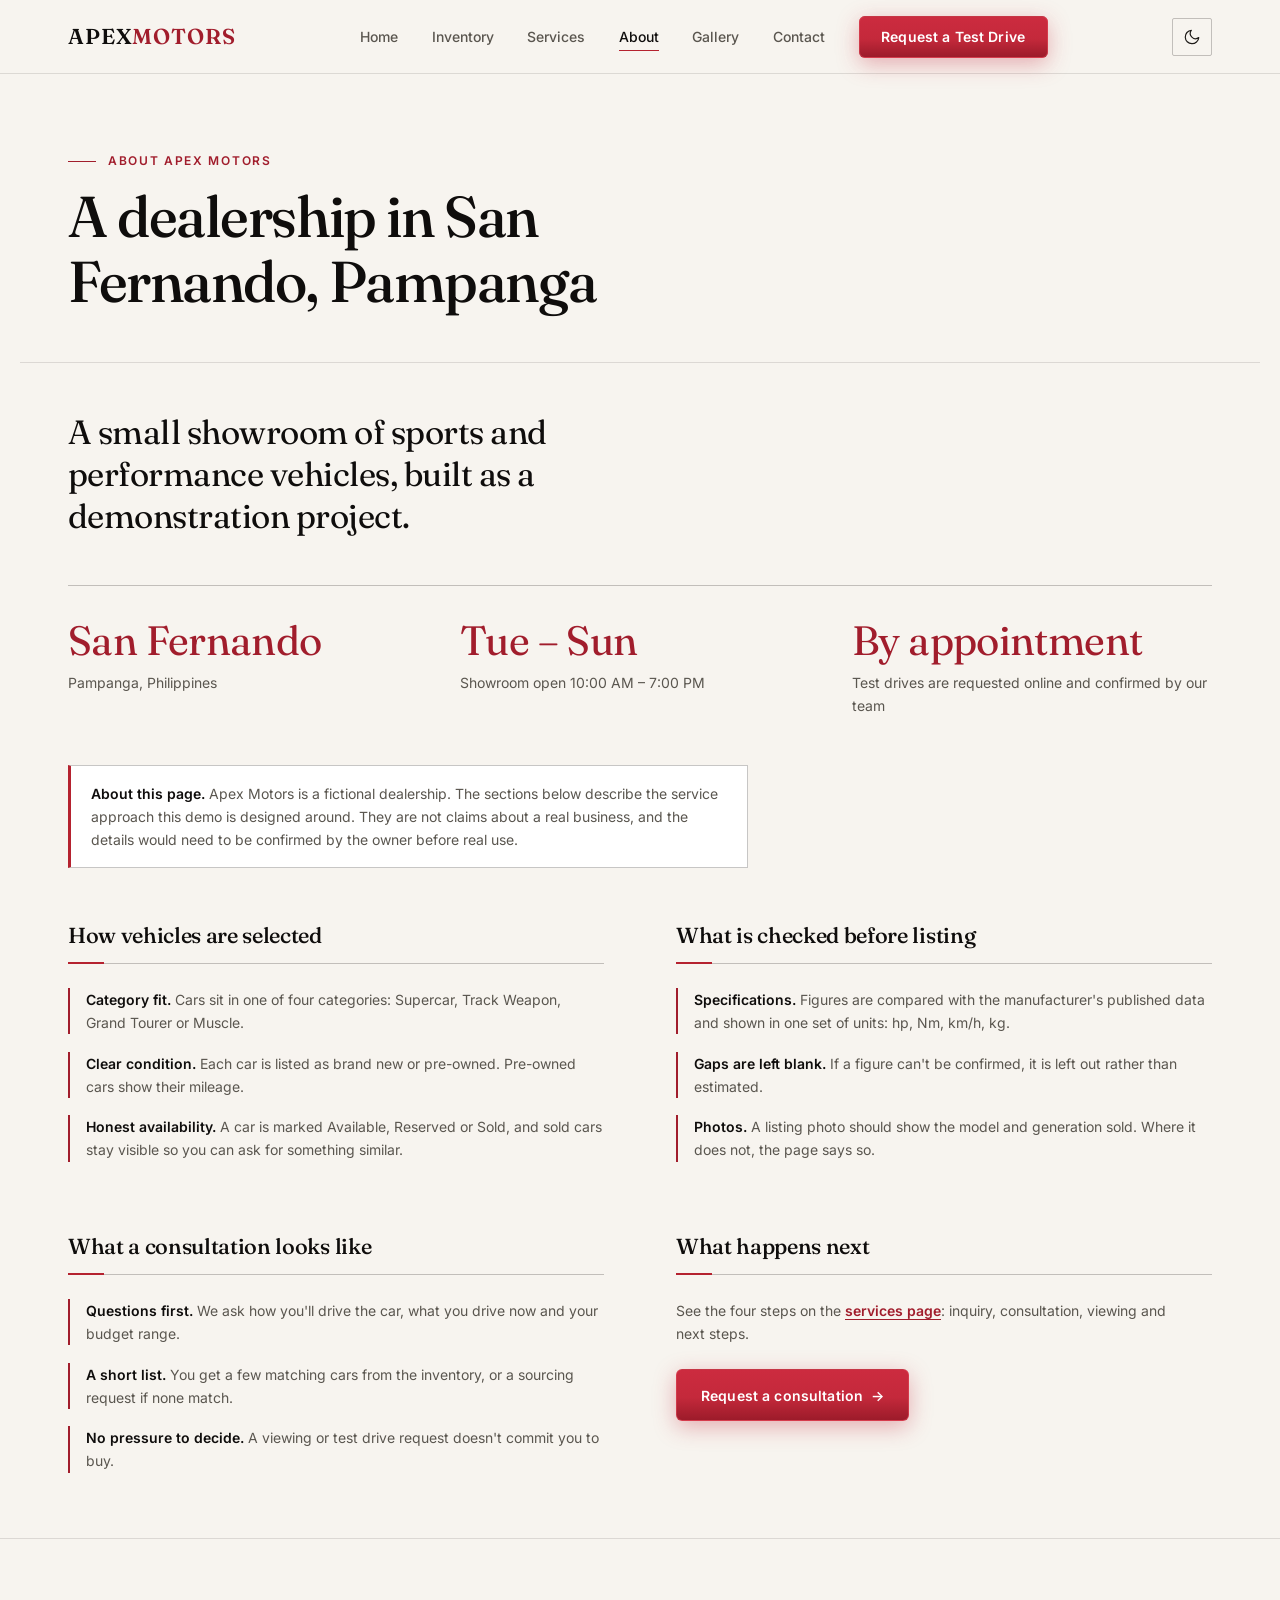
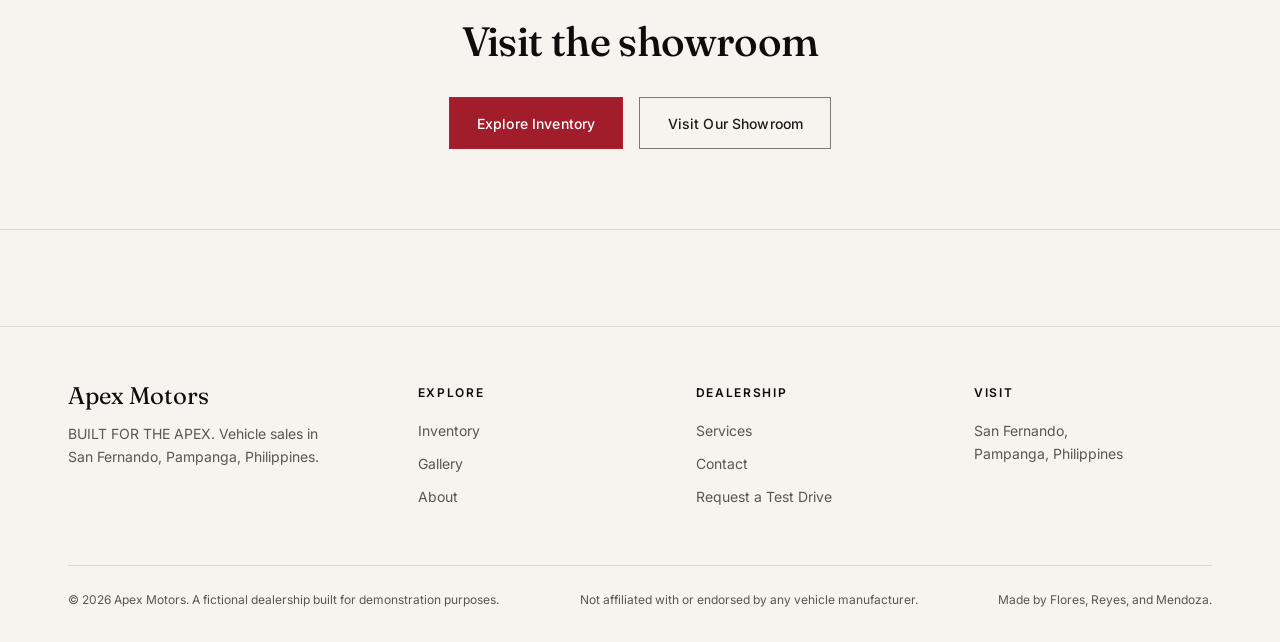
==== commit b595bf44: "Add files via upload" ====
--- a/about.html
+++ b/about.html
@@ -4,21 +4,34 @@
     <meta charset="UTF-8" />
     <meta name="viewport" content="width=device-width, initial-scale=1.0" />
     <title>About — Apex Motors</title>
-    <meta name="description" content="Apex Motors is a premium automotive dealership in San Fernando, Pampanga, Philippines, built around curated inventory and personal service." />
-    <link rel="icon" type="image/svg+xml" href="assets/icons/favicon.svg" />
-    <link rel="icon" type="image/png" sizes="32x32" href="assets/icons/favicon-32.png" />
-    <link rel="apple-touch-icon" href="assets/icons/apple-touch-icon.png" />
+    <meta name="description" content="Apex Motors is a fictional dealership of sports and performance vehicles in San Fernando, Pampanga, Philippines." />
+    <link rel="icon" href="assets/icons/favicon.ico" sizes="48x48" />
+    <link rel="icon" type="image/png" sizes="32x32" href="assets/icons/favicon-32x32.png" />
+    <link rel="icon" type="image/png" sizes="16x16" href="assets/icons/favicon-16x16.png" />
+    <link rel="icon" type="image/png" sizes="192x192" href="assets/icons/icon-192.png" />
+    <link rel="apple-touch-icon" sizes="180x180" href="assets/icons/apple-touch-icon.png" />
     <meta name="theme-color" content="#0a0a0b" />
     <link rel="preconnect" href="https://fonts.googleapis.com" />
     <link rel="preconnect" href="https://fonts.gstatic.com" crossorigin />
     <link href="https://fonts.googleapis.com/css2?family=Fraunces:opsz,wght@9..144,400;9..144,500;9..144,600&family=Inter:wght@400;500;600&display=swap" rel="stylesheet" />
-    <script src="js/theme-init.js"></script>
+    <script>
+        /* Apply the saved (or system) theme before first paint to avoid a flash. */
+        (function () {
+            var root = document.documentElement, theme = null;
+            root.classList.add("js");
+            try { theme = localStorage.getItem("apex-theme"); } catch (e) {}
+            if (theme !== "light" && theme !== "dark") {
+                theme = window.matchMedia && window.matchMedia("(prefers-color-scheme: light)").matches ? "light" : "dark";
+            }
+            root.setAttribute("data-theme", theme);
+        })();
+    </script>
     <link rel="stylesheet" href="css/main.css" />
     <link rel="stylesheet" href="css/components.css" />
     <link rel="stylesheet" href="css/pages.css" />
+    <link rel="stylesheet" href="css/animations.css" />
 </head>
 <body>
-    <a class="skip-link" href="#main">Skip to main content</a>
 
     <header class="site-header">
         <nav class="nav container" aria-label="Primary">
@@ -32,10 +45,13 @@
                 <li><a href="about.html" aria-current="page">About</a></li>
                 <li><a href="gallery.html">Gallery</a></li>
                 <li><a href="contact.html">Contact</a></li>
-                <li><a href="contact.html?type=test-drive" class="nav-cta">Request a Test Drive</a></li>
+                <li><a href="contact.html" class="nav-cta">Request a Test Drive</a></li>
             </ul>
-            <div class="nav-tools">
-                <button type="button" class="theme-toggle" aria-label="Switch theme"><svg class="icon-sun" viewBox="0 0 24 24" aria-hidden="true"><circle cx="12" cy="12" r="4"/><path d="M12 2v2M12 20v2M4.9 4.9l1.4 1.4M17.7 17.7l1.4 1.4M2 12h2M20 12h2M4.9 19.1l1.4-1.4M17.7 6.3l1.4-1.4"/></svg><svg class="icon-moon" viewBox="0 0 24 24" aria-hidden="true"><path d="M21 12.8A9 9 0 1 1 11.2 3a7 7 0 0 0 9.8 9.8z"/></svg></button>
+            <div class="nav-actions">
+                <button type="button" class="theme-toggle" aria-label="Switch to light mode" aria-pressed="true">
+                    <svg class="icon-sun" viewBox="0 0 24 24" aria-hidden="true"><circle cx="12" cy="12" r="4"/><path d="M12 2v2M12 20v2M4.93 4.93l1.41 1.41M17.66 17.66l1.41 1.41M2 12h2M20 12h2M4.93 19.07l1.41-1.41M17.66 6.34l1.41-1.41"/></svg>
+                    <svg class="icon-moon" viewBox="0 0 24 24" aria-hidden="true"><path d="M21 12.8A9 9 0 1 1 11.2 3a7 7 0 0 0 9.8 9.8z"/></svg>
+                </button>
                 <button class="nav-toggle" aria-expanded="false" aria-controls="primary-nav-links" aria-label="Toggle navigation menu">
                 <span class="nav-toggle-bars"><span></span><span></span><span></span></span>
             </button>
@@ -43,28 +59,41 @@
         </nav>
     </header>
 
-    <main id="main" tabindex="-1">
-        <div class="page-banner" style="background-image: url('assets/images/nissan-gt-r-nismo.jpg'); --banner-pos: 60% 55%;">
-            <div class="page-header container">
-                <span class="eyebrow">About Apex Motors</span>
-                <h1 class="section-heading">A small showroom, a clear process</h1>
-            </div>
+    <main>
+        <div class="page-header container">
+            <span class="eyebrow">About Apex Motors</span>
+            <h1 class="page-title">A dealership in San Fernando, Pampanga</h1>
         </div>
 
         <section class="tight">
             <div class="container">
                 <p class="about-lead">
-                    We list a small number of cars, show everything a buyer needs to compare them, and talk before we sell.
+                    A small showroom of sports and performance vehicles, built as a demonstration project.
                 </p>
 
-                <div class="about-note" role="note">
-                    <strong>About this page.</strong> Apex Motors is a fictional dealership. The sections below describe the
-                    service approach this demo is designed around. They are not claims about a real business, and the details
-                    would need to be confirmed by the owner before real use.
+                <div class="about-stats">
+                    <div>
+                        <div class="value">San Fernando</div>
+                        <div class="label">Pampanga, Philippines</div>
+                    </div>
+                    <div>
+                        <div class="value">Tue &ndash; Sun</div>
+                        <div class="label">Showroom open 10:00 AM &ndash; 7:00 PM</div>
+                    </div>
+                    <div>
+                        <div class="value">By appointment</div>
+                        <div class="label">Test drives are requested online and confirmed by our team</div>
+                    </div>
                 </div>
 
-                <div class="about-grid">
-                    <div>
+                <p class="about-note">
+                    <strong>About this page.</strong> Apex Motors is a fictional dealership. The sections below
+                    describe the service approach this demo is designed around. They are not claims about a real
+                    business, and the details would need to be confirmed by the owner before real use.
+                </p>
+
+                <div class="about-sections">
+                    <div class="about-section">
                         <h2>How vehicles are selected</h2>
                         <ul class="about-list">
                             <li><strong>Category fit.</strong> Cars sit in one of four categories: Supercar, Track Weapon, Grand Tourer or Muscle.</li>
@@ -72,15 +101,15 @@
                             <li><strong>Honest availability.</strong> A car is marked Available, Reserved or Sold, and sold cars stay visible so you can ask for something similar.</li>
                         </ul>
                     </div>
-                    <div>
+                    <div class="about-section">
                         <h2>What is checked before listing</h2>
                         <ul class="about-list">
                             <li><strong>Specifications.</strong> Figures are compared with the manufacturer's published data and shown in one set of units: hp, Nm, km/h, kg.</li>
                             <li><strong>Gaps are left blank.</strong> If a figure can't be confirmed, it is left out rather than estimated.</li>
-                            <li><strong>Photos.</strong> A listing photo should show the model and generation being sold. Where it does not, the page says so.</li>
+                            <li><strong>Photos.</strong> A listing photo should show the model and generation sold. Where it does not, the page says so.</li>
                         </ul>
                     </div>
-                    <div>
+                    <div class="about-section">
                         <h2>What a consultation looks like</h2>
                         <ul class="about-list">
                             <li><strong>Questions first.</strong> We ask how you'll drive the car, what you drive now and your budget range.</li>
@@ -88,27 +117,15 @@
                             <li><strong>No pressure to decide.</strong> A viewing or test drive request doesn't commit you to buy.</li>
                         </ul>
                     </div>
-                    <div>
+                    <div class="about-section">
                         <h2>What happens next</h2>
-                        <p class="section-intro">
-                            See the four steps on the <a class="text-link" href="services.html">services page</a>:
-                            inquiry, consultation, viewing and next steps.
+                        <p class="about-next">
+                            See the four steps on the <a href="services.html">services page</a>: inquiry,
+                            consultation, viewing and next steps.
                         </p>
-                    </div>
-                </div>
-
-                <div class="about-stats">
-                    <div>
-                        <div class="value">San Fernando</div>
-                        <div class="label">Showroom in Pampanga, Philippines</div>
-                    </div>
-                    <div>
-                        <div class="value">Tue &ndash; Sun</div>
-                        <div class="label">10:00 AM &ndash; 7:00 PM, closed Mondays</div>
-                    </div>
-                    <div>
-                        <div class="value">hp &middot; Nm &middot; km/h</div>
-                        <div class="label">The same units on every listing</div>
+                        <div class="btn-row">
+                            <a href="contact.html?inquiry=consultation" class="btn btn-cta">Request a consultation <span class="arrow" aria-hidden="true">&rarr;</span></a>
+                        </div>
                     </div>
                 </div>
             </div>
@@ -116,7 +133,7 @@
 
         <section class="cta-band">
             <div class="container">
-                <h2>Come see the collection in person</h2>
+                <h2>Visit the showroom</h2>
                 <div class="btn-row">
                     <a href="inventory.html" class="btn btn-primary">Explore Inventory</a>
                     <a href="contact.html" class="btn btn-outline">Visit Our Showroom</a>
@@ -130,7 +147,7 @@
             <div class="footer-grid">
                 <div>
                     <div class="footer-brand">Apex Motors</div>
-                    <p class="footer-tagline">BUILT FOR THE APEX. Premium vehicle sales in San Fernando, Pampanga, Philippines.</p>
+                    <p class="footer-tagline">BUILT FOR THE APEX. Vehicle sales in San Fernando, Pampanga, Philippines.</p>
                 </div>
                 <div class="footer-col">
                     <div class="footer-col-title">Explore</div>
@@ -142,14 +159,13 @@
                     <div class="footer-col-title">Dealership</div>
                     <a href="services.html">Services</a>
                     <a href="contact.html">Contact</a>
-                    <a href="contact.html?type=test-drive">Request a Test Drive</a>
+                    <a href="contact.html">Request a Test Drive</a>
                 </div>
                 <div class="footer-col">
                     <div class="footer-col-title">Visit</div>
                     <p>San Fernando, Pampanga, Philippines</p>
                 </div>
             </div>
-            <p class="footer-demo-note">Demo site: the dealership, its phone number and email address are fictional. Prices, mileage and availability shown are placeholders.</p>
             <div class="footer-bottom">
                 <span>&copy; 2026 Apex Motors. A fictional dealership built for demonstration purposes.</span>
                 <span>Not affiliated with or endorsed by any vehicle manufacturer.</span>
--- a/css/main.css
+++ b/css/main.css
@@ -8,51 +8,74 @@
 :root {
     color-scheme: dark;
 
-    /* -- Color tokens (DARK, the default) ------------------------------
-       Every text token below is checked against WCAG AA (4.5:1) on bg,
-       surface and surface-alt; see README "Accessibility". */
+    /* -- Color tokens (dark theme is the default) ------------------------- */
     --color-bg: #0a0a0b;
     --color-surface: #141416;
     --color-surface-alt: #1a1a1d;
-    --color-border: rgba(236, 233, 229, 0.14);
-    --color-border-strong: rgba(236, 233, 229, 0.3);
-    --color-border-button: rgba(236, 233, 229, 0.6); /* outline buttons, inputs */
-    --color-text: #ece9e5;
-    --color-text-muted: #b9b6af;   /* was #9a978f */
-    --color-text-faint: #9f9c95;   /* was #67645e (3.2:1, failed AA) */
-    --color-accent: #c1202f;       /* fills and decoration only */
-    --color-accent-bright: #e8384d;/* large text, borders, glows */
-    --color-accent-text: #ff7184;  /* SMALL red text: labels, links, errors */
-    --color-accent-deep: #8f1523;
+    --color-border: rgba(232, 230, 227, 0.12);
+    --color-border-strong: rgba(232, 230, 227, 0.22);
+    --color-text: #e8e6e3;
+    --color-text-muted: #9a978f;
+    --color-text-faint: #67645e;
+    --color-accent: #a11d2c;
+    --color-accent-bright: #c4293b;
     --color-accent-dim: #3a0e14;
-    --color-accent-glow: rgba(232, 56, 77, 0.45);
-    --color-focus: #ffb4a8;
-    --color-btn-top: #cc2639;      /* primary button gradient; white text >= 5.4:1 */
-    --color-on-accent: #ffffff;
-
-    /* Text that always sits on a dark photo overlay, in either theme */
-    --color-on-image: #f4f1ed;
-    --color-on-image-muted: #d3d0ca;
-    --color-on-image-accent: #ff8d9c;
-    --hero-glow-1: rgba(232, 56, 77, 0.30);
-    --hero-glow-2: rgba(232, 56, 77, 0.16);
-
+    /* Dark red stays an accent (fills, rules). Small red text uses the lighter
+       --color-accent-text so it stays readable on the dark background. */
+    --color-accent-text: #f0707e;
+    --color-text-strong: #f8f5f2;
+    --color-border-emphasis: rgba(232, 230, 227, 0.55);
+    --color-focus: #e8b4ab;
+
+    /* Chrome that changes with the theme */
     --color-header-bg: rgba(10, 10, 11, 0.86);
-    --color-header-bg-solid: #0a0a0b;
-    --color-scrim: rgba(6, 6, 7, 0.9);
-    --color-tint: rgba(232, 56, 77, 0.12);       /* subtle red wash */
-    --color-tint-strong: rgba(232, 56, 77, 0.22);
-    --color-plate-a: #1c1c1f;
-    --color-plate-b: #101012;
-    --color-success: #8fdca6;
+    --color-lightbox-bg: rgba(6, 6, 7, 0.92);
+    --color-badge-bg: rgba(10, 10, 11, 0.78);
+    --shadow-pop: 0 24px 40px rgba(0, 0, 0, 0.55);
+    --shadow-card: 0 18px 40px rgba(0, 0, 0, 0.45);
+    --hero-glow-a: rgba(161, 29, 44, 0.22);
+    --hero-glow-b: rgba(161, 29, 44, 0.1);
+    --map-filter: invert(0.92) hue-rotate(180deg) contrast(0.88) saturate(0.7);
+
+    /* Status + feedback colors */
+    --status-available: #86d39b;
+    --status-reserved: #f0c36d;
+    --status-sold: #b9b5ae;
     --color-success-border: #3f7d52;
-    --color-warning: #f2c36b;
-    --color-sold: #c9c6c0;
-    --shadow-card: 0 26px 50px -22px rgba(0, 0, 0, 0.9);
+    --color-success-text: #bfe3cb;
+    --color-error-text: #f2c4c4;
+
+    /* Text that sits on top of photos always stays light, in both themes,
+       because the photo scrims are always dark. */
+    --color-on-photo: #f8f5f2;
+    --color-on-photo-muted: rgba(248, 245, 242, 0.8);
+    --color-on-photo-accent: #f0707e;
+    --color-on-photo-border: rgba(248, 245, 242, 0.35);
 
     /* -- Type ------------------------------------------------------------ */
     --font-display: "Fraunces", "Iowan Old Style", Georgia, serif;
     --font-body: "Inter", -apple-system, BlinkMacSystemFont, "Segoe UI", sans-serif;
+
+    /* Type scale. Display > H1 > H2 > H3 > H4 > lead > body > small > label.
+       Every heading and text style in the site pulls from these tokens. */
+    --fs-display: clamp(2.9rem, 6.6vw, 5.25rem);
+    --fs-h1: clamp(2.3rem, 4.8vw, 3.6rem);
+    --fs-h2: clamp(1.8rem, 3.2vw, 2.6rem);
+    --fs-h3: clamp(1.2rem, 1.7vw, 1.4rem);
+    --fs-h4: 1.0625rem;
+    --fs-lead: clamp(1.08rem, 1.5vw, 1.2rem);
+    --fs-body: 1rem;
+    --fs-small: 0.875rem;
+    --fs-label: 0.75rem;
+
+    --lh-display: 1.03;
+    --lh-heading: 1.12;
+    --lh-snug: 1.3;
+    --lh-body: 1.65;
+
+    --tracking-display: -0.025em;
+    --tracking-heading: -0.015em;
+    --tracking-label: 0.14em;
 
     /* -- Layout ----------------------------------------------------------- */
     --max-width: 1240px;
@@ -61,87 +84,47 @@
 
     /* -- Motion ------------------------------------------------------------ */
     --ease: cubic-bezier(0.4, 0, 0.2, 1);
+    --ease-out: cubic-bezier(0.16, 1, 0.3, 1);
     --duration: 0.35s;
-    --shadow-red: 0 10px 28px -8px rgba(232, 56, 77, 0.55);
-}
-
-/* -- LIGHT theme -----------------------------------------------------------
-   Applied when the user picks it (data-theme="light") or, with no stored
-   choice, when the OS prefers light. The same token set is declared twice
-   (CSS can't share one block between a media query and an attribute
-   selector without a build step), so edit both together. */
+}
+
+/* -- Light theme ------------------------------------------------------------
+   Applied with <html data-theme="light">. Only tokens change; no component
+   needs to know which theme is active. */
 :root[data-theme="light"] {
     color-scheme: light;
-    --color-bg: #ffffff;
-    --color-surface: #f6f4f1;
-    --color-surface-alt: #ece8e3;
-    --color-border: rgba(23, 23, 26, 0.14);
-    --color-border-strong: rgba(23, 23, 26, 0.3);
-    --color-border-button: rgba(23, 23, 26, 0.62);
-    --color-text: #17171a;
-    --color-text-muted: #46433d;
-    --color-text-faint: #66625b;
-    --color-accent: #b3202f;
-    --color-accent-bright: #c4283a;
-    --color-accent-text: #a51c2b;
-    --color-accent-deep: #8f1523;
-    --color-accent-dim: #fbe9ec;
-    --color-accent-glow: rgba(179, 32, 47, 0.28);
-    --color-focus: #1a4fd6;
-    --color-btn-top: #c4283a;
-    --color-header-bg: rgba(255, 255, 255, 0.9);
-    --color-header-bg-solid: #ffffff;
-    --color-scrim: rgba(14, 14, 16, 0.78);
-    --color-tint: rgba(179, 32, 47, 0.07);
-    --color-tint-strong: rgba(179, 32, 47, 0.14);
-    --color-plate-a: #e9e5e0;
-    --color-plate-b: #d9d4cd;
-    --color-success: #1d6b3a;
-    --color-success-border: #2f8a50;
-    --color-warning: #7a5200;
-    --color-sold: #5c5952;
-    --shadow-card: 0 22px 44px -24px rgba(23, 23, 26, 0.35);
-    --shadow-red: 0 10px 24px -10px rgba(179, 32, 47, 0.5);
-    --hero-glow-1: rgba(179, 32, 47, 0.14);
-    --hero-glow-2: rgba(179, 32, 47, 0.08);
-}
-
-@media (prefers-color-scheme: light) {
-    :root:not([data-theme="dark"]) {
-        color-scheme: light;
-        --color-bg: #ffffff;
-        --color-surface: #f6f4f1;
-        --color-surface-alt: #ece8e3;
-        --color-border: rgba(23, 23, 26, 0.14);
-        --color-border-strong: rgba(23, 23, 26, 0.3);
-        --color-border-button: rgba(23, 23, 26, 0.62);
-        --color-text: #17171a;
-        --color-text-muted: #46433d;
-        --color-text-faint: #66625b;
-        --color-accent: #b3202f;
-        --color-accent-bright: #c4283a;
-        --color-accent-text: #a51c2b;
-        --color-accent-deep: #8f1523;
-        --color-accent-dim: #fbe9ec;
-        --color-accent-glow: rgba(179, 32, 47, 0.28);
-        --color-focus: #1a4fd6;
-        --color-btn-top: #c4283a;
-        --color-header-bg: rgba(255, 255, 255, 0.9);
-        --color-header-bg-solid: #ffffff;
-        --color-scrim: rgba(14, 14, 16, 0.78);
-        --color-tint: rgba(179, 32, 47, 0.07);
-        --color-tint-strong: rgba(179, 32, 47, 0.14);
-        --color-plate-a: #e9e5e0;
-        --color-plate-b: #d9d4cd;
-        --color-success: #1d6b3a;
-        --color-success-border: #2f8a50;
-        --color-warning: #7a5200;
-        --color-sold: #5c5952;
-        --shadow-card: 0 22px 44px -24px rgba(23, 23, 26, 0.35);
-        --shadow-red: 0 10px 24px -10px rgba(179, 32, 47, 0.5);
-        --hero-glow-1: rgba(179, 32, 47, 0.14);
-        --hero-glow-2: rgba(179, 32, 47, 0.08);
-    }
+
+    --color-bg: #f7f4ef;
+    --color-surface: #ffffff;
+    --color-surface-alt: #efebe4;
+    --color-border: rgba(26, 22, 18, 0.12);
+    --color-border-strong: rgba(26, 22, 18, 0.24);
+    --color-text: #1f1c19;
+    --color-text-muted: #5a564f;
+    --color-text-faint: #6f6b64;
+    --color-accent: #a11d2c;
+    --color-accent-bright: #b5222f;
+    --color-accent-dim: #f3d9dc;
+    --color-accent-text: #a11d2c;
+    --color-text-strong: #0f0d0c;
+    --color-border-emphasis: rgba(26, 22, 18, 0.55);
+    --color-focus: #a11d2c;
+
+    --color-header-bg: rgba(247, 244, 239, 0.86);
+    --color-lightbox-bg: rgba(24, 20, 17, 0.72);
+    --color-badge-bg: rgba(255, 255, 255, 0.92);
+    --shadow-pop: 0 24px 40px rgba(40, 28, 20, 0.18);
+    --shadow-card: 0 18px 40px rgba(40, 28, 20, 0.14);
+    --hero-glow-a: rgba(161, 29, 44, 0.12);
+    --hero-glow-b: rgba(161, 29, 44, 0.06);
+    --map-filter: none;
+
+    --status-available: #1b6a39;
+    --status-reserved: #8a5a00;
+    --status-sold: #5a564f;
+    --color-success-border: #2f7a47;
+    --color-success-text: #1d5c33;
+    --color-error-text: #8c1a27;
 }
 
 /* -- Reset ---------------------------------------------------------------- */
@@ -153,6 +136,7 @@
 
 html {
     scroll-behavior: smooth;
+    scroll-padding-top: 5.5rem; /* keeps anchor targets clear of the sticky header */
 }
 
 body {
@@ -160,9 +144,10 @@
     background: var(--color-bg);
     color: var(--color-text);
     font-family: var(--font-body);
-    font-size: 16px;
-    line-height: 1.6;
+    font-size: var(--fs-body);
+    line-height: var(--lh-body);
     -webkit-font-smoothing: antialiased;
+    text-rendering: optimizeLegibility;
     overflow-x: hidden;
 }
 
@@ -187,16 +172,46 @@
     padding: 0;
 }
 
+/* Heading hierarchy. Bare elements get a sensible default so an unstyled
+   heading is never visually out of order; classes below (.hero-title,
+   .page-title, .section-heading) only pick which step of the scale to use. */
 h1, h2, h3, h4 {
     font-family: var(--font-display);
     font-weight: 500;
-    line-height: 1.1;
+    font-optical-sizing: auto;
+    color: var(--color-text-strong);
     margin: 0;
+    text-wrap: balance;
+}
+
+h1 {
+    font-size: var(--fs-h1);
+    line-height: var(--lh-heading);
+    letter-spacing: var(--tracking-display);
+}
+
+h2 {
+    font-size: var(--fs-h2);
+    line-height: var(--lh-heading);
+    letter-spacing: var(--tracking-heading);
+}
+
+h3 {
+    font-size: var(--fs-h3);
+    line-height: var(--lh-snug);
     letter-spacing: -0.01em;
+}
+
+h4 {
+    font-family: var(--font-body);
+    font-size: var(--fs-h4);
+    font-weight: 600;
+    line-height: var(--lh-snug);
 }
 
 p {
     margin: 0;
+    text-wrap: pretty;
 }
 
 /* Respect reduced-motion preference across the site */
@@ -243,23 +258,55 @@
     padding-inline: var(--gutter);
 }
 
-.eyebrow {
-    font-size: 0.8rem;
-    letter-spacing: 0.06em;
+/* Eyebrow: the small uppercase label that sits above a heading. */
+.eyebrow,
+.hero-eyebrow {
+    display: flex;
+    align-items: center;
+    gap: 0.75rem;
+    font-family: var(--font-body);
+    font-size: var(--fs-label);
+    font-weight: 600;
+    letter-spacing: var(--tracking-label);
     text-transform: uppercase;
+    line-height: 1.2;
     color: var(--color-accent-text);
-    font-weight: 600;
-}
-
+    margin-bottom: 1rem;
+}
+
+.eyebrow::before,
+.hero-eyebrow::before {
+    content: "";
+    flex: none;
+    width: 1.75rem;
+    height: 1px;
+    background: currentColor;
+    transform-origin: left center;
+}
+
+/* H1 on inner pages. */
+.page-title {
+    font-size: var(--fs-h1);
+    max-width: 22ch;
+}
+
+/* H2 for page sections. */
 .section-heading {
-    font-size: clamp(1.9rem, 3.5vw, 2.75rem);
-    max-width: 20ch;
-}
-
+    font-size: var(--fs-h2);
+    max-width: 22ch;
+}
+
+/* Supporting copy under a heading. */
 .section-intro {
     color: var(--color-text-muted);
-    max-width: 56ch;
-    font-size: 1.05rem;
+    max-width: 58ch;
+    font-size: var(--fs-lead);
+    line-height: 1.6;
+}
+
+/* Body copy that needs a comfortable measure. */
+.prose {
+    max-width: 65ch;
 }
 
 /* ==========================================================================
@@ -273,7 +320,11 @@
     background: var(--color-header-bg);
     backdrop-filter: blur(10px);
     border-bottom: 1px solid var(--color-border);
-    box-shadow: 0 1px 0 var(--color-tint-strong);
+    transition: box-shadow var(--duration) var(--ease), background var(--duration) var(--ease);
+}
+
+.site-header.is-scrolled {
+    box-shadow: 0 10px 30px -18px rgba(0, 0, 0, 0.6);
 }
 
 .nav {
@@ -292,7 +343,9 @@
 
 .nav-brand-mark {
     font-size: 1.35rem;
-    letter-spacing: 0.02em;
+    font-weight: 600;
+    letter-spacing: 0.04em;
+    color: var(--color-text-strong);
 }
 
 .nav-brand-mark span {
@@ -301,7 +354,7 @@
 
 .nav-brand-place {
     font-family: var(--font-body);
-    font-size: 0.7rem;
+    font-size: 0.65rem;
     color: var(--color-text-faint);
     letter-spacing: 0.08em;
     margin-top: 0.3rem;
@@ -314,193 +367,279 @@
 }
 
 .nav-links a {
-    font-size: 0.92rem;
+    font-size: var(--fs-small);
+    font-weight: 500;
     color: var(--color-text-muted);
     transition: color var(--duration) var(--ease);
     position: relative;
     padding-block: 0.25rem;
 }
 
-.nav-links a:hover,
-.nav-links a[aria-current="page"] {
-    color: var(--color-text);
-}
-
-.nav-links a:not(.nav-cta)::before {
-    content: "";
-    position: absolute;
-    left: 0;
-    right: 100%;
-    bottom: -2px;
-    height: 2px;
-    background: var(--color-accent-bright);
-    transition: right var(--duration) var(--ease);
-}
-
-.nav-links a:not(.nav-cta):hover::before {
-    right: 0;
-}
-
-.nav-links a[aria-current="page"]::after {
+/* Underline that draws in from the left on hover and stays for the
+   current page. */
+.nav-links a:not(.nav-cta)::after {
     content: "";
     position: absolute;
     left: 0;
     right: 0;
     bottom: -2px;
-    height: 2px;
+    height: 1px;
     background: var(--color-accent-bright);
-}
-
-.nav-links a.nav-cta {
-    background: linear-gradient(180deg, var(--color-btn-top), var(--color-accent) 60%, var(--color-accent-deep));
-    border: 1px solid var(--color-accent-bright);
-    padding: 0.6rem 1.25rem;
-    font-size: 0.85rem;
+    transform: scaleX(0);
+    transform-origin: left center;
+    transition: transform 0.4s var(--ease-out);
+}
+
+.nav-links a:not(.nav-cta):hover::after {
+    transform: scaleX(1);
+}
+
+.nav-links a:hover {
+    color: var(--color-text);
+}
+
+.nav-links a[aria-current="page"] {
+    color: var(--color-text-strong);
+    font-weight: 500;
+}
+
+.nav-links a[aria-current="page"]::after {
+    transform: scaleX(1);
+}
+
+.nav-links .nav-cta {
+    padding: 0.7rem 1.35rem;
+    font-size: var(--fs-small);
     font-weight: 600;
-    letter-spacing: 0.02em;
-    color: var(--color-on-accent);
-    box-shadow: 0 6px 18px -6px var(--color-accent-glow), inset 0 1px 0 rgba(255, 255, 255, 0.18);
-    transition: transform var(--duration) var(--ease), box-shadow var(--duration) var(--ease),
-        filter var(--duration) var(--ease);
-}
-
-.nav-links a.nav-cta:hover {
-    color: var(--color-on-accent);
+    letter-spacing: 0.01em;
+    color: #fff;
+    border: 1px solid rgba(220, 70, 85, 0.65);
+    border-radius: 6px;
+    background: linear-gradient(180deg, #cc2b3f 0%, #c4293b 55%, #9c1b2a 100%);
+    box-shadow: 0 6px 22px rgba(196, 41, 59, 0.35);
+    transition: background var(--duration) var(--ease), box-shadow var(--duration) var(--ease),
+        transform var(--duration) var(--ease-out);
+}
+
+.nav-links .nav-cta:hover,
+.nav-links .nav-cta:focus-visible {
+    background: linear-gradient(180deg, #d8344a 0%, #cc2b3f 55%, #a81e2e 100%);
+    box-shadow: 0 8px 28px rgba(196, 41, 59, 0.5);
+    color: #fff;
     transform: translateY(-1px);
-    filter: brightness(1.08);
-    box-shadow: 0 10px 24px -6px var(--color-accent-glow), inset 0 1px 0 rgba(255, 255, 255, 0.25);
-}
-
-.nav-links a.nav-cta[aria-current="page"]::after {
-    display: none;
-}
+}
+
+/* Theme toggle + hamburger live together on the right of the bar. */
+.nav-actions {
+    display: flex;
+    align-items: center;
+    gap: 0.6rem;
+}
+
+.theme-toggle {
+    position: relative;
+    width: 40px;
+    height: 38px;
+    padding: 0;
+    display: inline-flex;
+    align-items: center;
+    justify-content: center;
+    background: none;
+    color: var(--color-text);
+    border: 1px solid var(--color-border-strong);
+    border-radius: var(--radius);
+    overflow: hidden;
+    transition: border-color var(--duration) var(--ease), background var(--duration) var(--ease);
+}
+
+.theme-toggle:hover {
+    border-color: var(--color-accent-bright);
+    background: var(--color-surface);
+}
+
+.theme-toggle svg {
+    position: absolute;
+    width: 18px;
+    height: 18px;
+    fill: none;
+    stroke: currentColor;
+    stroke-width: 1.6;
+    stroke-linecap: round;
+    stroke-linejoin: round;
+    transition: transform 0.55s var(--ease-out), opacity 0.35s var(--ease);
+}
+
+/* The icon shows the mode you will switch TO: moon in light, sun in dark. */
+.theme-toggle .icon-sun { opacity: 1; transform: rotate(0) scale(1); }
+.theme-toggle .icon-moon { opacity: 0; transform: rotate(-90deg) scale(0.4); }
+
+:root[data-theme="light"] .theme-toggle .icon-sun { opacity: 0; transform: rotate(90deg) scale(0.4); }
+:root[data-theme="light"] .theme-toggle .icon-moon { opacity: 1; transform: rotate(0) scale(1); }
 
 .nav-toggle {
     display: none;
-    background: var(--color-tint);
-    border: 1px solid var(--color-accent-bright);
-    border-radius: 4px;
-    width: 48px;
-    height: 44px;
+    background: none;
+    border: 1px solid var(--color-border-strong);
+    width: 42px;
+    height: 38px;
     align-items: center;
     justify-content: center;
     padding: 0;
-    transition: background var(--duration) var(--ease), box-shadow var(--duration) var(--ease),
-        transform 0.15s var(--ease);
-}
-
-.nav-toggle:hover {
-    background: var(--color-tint-strong);
-}
-
-.nav-toggle:active {
-    transform: scale(0.94);
-}
-
-.nav-toggle[aria-expanded="true"] {
-    background: var(--color-accent);
-    border-color: var(--color-accent-bright);
-    box-shadow: 0 0 0 4px var(--color-tint-strong), var(--shadow-red);
-}
-
-.nav-toggle[aria-expanded="true"] .nav-toggle-bars span {
-    background: #fff;
 }
 
 .nav-toggle-bars {
     position: relative;
-    width: 22px;
-    height: 14px;
+    width: 18px;
+    height: 12px;
 }
 
 .nav-toggle-bars span {
     position: absolute;
     left: 0;
     right: 0;
-    height: 2px;
-    border-radius: 2px;
+    height: 1px;
     background: var(--color-text);
     transition: transform var(--duration) var(--ease), opacity var(--duration) var(--ease);
 }
 
 .nav-toggle-bars span:nth-child(1) { top: 0; }
-.nav-toggle-bars span:nth-child(2) { top: 50%; margin-top: -1px; }
+.nav-toggle-bars span:nth-child(2) { top: 50%; margin-top: -0.5px; }
 .nav-toggle-bars span:nth-child(3) { bottom: 0; }
 
 .nav-toggle[aria-expanded="true"] .nav-toggle-bars span:nth-child(1) {
-    transform: translateY(6px) rotate(45deg);
+    transform: translateY(5.5px) rotate(45deg);
 }
 .nav-toggle[aria-expanded="true"] .nav-toggle-bars span:nth-child(2) {
     opacity: 0;
 }
 .nav-toggle[aria-expanded="true"] .nav-toggle-bars span:nth-child(3) {
-    transform: translateY(-6px) rotate(-45deg);
+    transform: translateY(-5.5px) rotate(-45deg);
 }
 
 @media (max-width: 860px) {
-    /* backdrop-filter would make the header the containing block for the
-       fixed menu panel, collapsing it; use an opaque header here instead. */
-    .site-header {
-        backdrop-filter: none;
-        -webkit-backdrop-filter: none;
-        background: var(--color-header-bg-solid);
-    }
-
     .nav-toggle {
         display: flex;
-    }
-
+        transition: border-color var(--duration) var(--ease), background var(--duration) var(--ease);
+    }
+
+    .nav-toggle[aria-expanded="true"] {
+        border-color: var(--color-accent);
+        background: rgba(196, 41, 59, 0.08);
+    }
+
+    body.nav-open {
+        overflow: hidden;
+    }
+
+    /* The panel hangs off the bottom edge of the sticky header. It is
+       absolutely positioned (not fixed) because the header's
+       backdrop-filter would otherwise become the containing block for a
+       fixed child and break its offsets. */
     .nav-links {
-        position: fixed;
-        inset: 80px 0 0 0;
+        position: absolute;
+        top: 100%;
+        left: 0;
+        right: 0;
+        max-height: calc(100vh - 5rem);
+        max-height: calc(100dvh - 5rem);
+        overflow-y: auto;
         flex-direction: column;
-        align-items: flex-start;
+        align-items: stretch;
         gap: 0;
-        background: var(--color-header-bg-solid);
-        overflow-y: auto;
-        z-index: 99;
-        padding: 1rem var(--gutter) 2rem;
+        background: var(--color-surface);
+        padding: 0.35rem var(--gutter) 1.5rem;
+        border-bottom: 1px solid var(--color-border);
+        box-shadow: var(--shadow-pop);
+        opacity: 0;
+        visibility: hidden;
         transform: translateY(-8px);
-        opacity: 0;
         pointer-events: none;
-        transition: opacity var(--duration) var(--ease), transform var(--duration) var(--ease);
-        border-bottom: 1px solid var(--color-border);
+        transition: opacity var(--duration) var(--ease),
+                    transform var(--duration) var(--ease),
+                    visibility 0s linear var(--duration);
     }
 
     .nav-links.is-open {
         opacity: 1;
+        visibility: visible;
         transform: translateY(0);
         pointer-events: auto;
-    }
-
-    .nav-links a,
+        transition-delay: 0s;
+    }
+
+    /* Rows: full-width, hairline dividers, generous tap targets. */
+    .nav-links li {
+        opacity: 0;
+        transform: translateY(-4px);
+        transition: opacity var(--duration) var(--ease), transform var(--duration) var(--ease);
+    }
+
+    .nav-links.is-open li {
+        opacity: 1;
+        transform: none;
+    }
+
+    .nav-links.is-open li:nth-child(2) { transition-delay: 0.03s; }
+    .nav-links.is-open li:nth-child(3) { transition-delay: 0.06s; }
+    .nav-links.is-open li:nth-child(4) { transition-delay: 0.09s; }
+    .nav-links.is-open li:nth-child(5) { transition-delay: 0.12s; }
+    .nav-links.is-open li:nth-child(6) { transition-delay: 0.15s; }
+    .nav-links.is-open li:nth-child(7) { transition-delay: 0.18s; }
+
+    .nav-links a {
+        display: block;
+        width: 100%;
+        padding: 1rem 0;
+        font-size: 1rem;
+        border-bottom: 1px solid var(--color-border);
+        transition: color var(--duration) var(--ease), padding var(--duration) var(--ease);
+    }
+
+    .nav-links li:nth-last-child(2) a {
+        border-bottom-color: var(--color-border);
+    }
+
+    /* Current page: red bar on the left edge and an indented label,
+       replacing the desktop underline. */
+    .nav-links a[aria-current="page"] {
+        padding-left: 1rem;
+        border-left: 3px solid var(--color-accent-bright);
+    }
+
+    .nav-links a[aria-current="page"]::after,
+    .nav-links a:not(.nav-cta)::after {
+        display: none;
+    }
+
+    /* Call to action: full-width red button with a soft glow. */
+    .nav-links li:last-child {
+        margin-top: 1.25rem;
+    }
+
     .nav-links .nav-cta {
-        width: 100%;
-        padding: 0.9rem 0;
-        border-bottom: 1px solid var(--color-border);
-        font-size: 1rem;
-    }
-
-    .nav-links a:not(.nav-cta)::before,
-    .nav-links a[aria-current="page"]::after { display: none; }
-
-    .nav-links a[aria-current="page"] {
-        color: var(--color-text);
-        border-left: 3px solid var(--color-accent-bright);
-        padding-left: 0.9rem;
-    }
-
-    .nav-links li { width: 100%; }
-
-    .nav-links a { display: block; }
-
-    .nav-links a.nav-cta {
-        margin-top: 1.25rem;
-        justify-content: center;
+        padding: 1.05rem 1rem;
         text-align: center;
-        display: block;
-        padding: 1rem;
-        border-bottom: 1px solid var(--color-accent-bright);
+        font-size: 0.95rem;
+        font-weight: 600;
+        letter-spacing: 0.01em;
+        color: #fff;
+        border: 1px solid rgba(220, 70, 85, 0.65);
+        border-radius: var(--radius);
+        background: linear-gradient(180deg, #cc2b3f 0%, #c4293b 55%, #9c1b2a 100%);
+        box-shadow: 0 6px 22px rgba(196, 41, 59, 0.35);
+    }
+
+    .nav-links .nav-cta:hover,
+    .nav-links .nav-cta:focus-visible {
+        background: linear-gradient(180deg, #d8344a 0%, #cc2b3f 55%, #a81e2e 100%);
+        box-shadow: 0 8px 28px rgba(196, 41, 59, 0.5);
+    }
+}
+
+@media (prefers-reduced-motion: reduce) {
+    .nav-links,
+    .nav-links li {
+        transition: none !important;
     }
 }
 
@@ -523,33 +662,41 @@
 
 .footer-brand {
     font-family: var(--font-display);
-    font-size: 1.3rem;
-    color: var(--color-text);
+    font-size: 1.5rem;
+    line-height: 1.1;
+    color: var(--color-text-strong);
 }
 
 .footer-tagline {
-    margin-top: 0.6rem;
-    font-size: 0.85rem;
-    max-width: 28ch;
+    margin-top: 0.75rem;
+    font-size: var(--fs-small);
+    max-width: 30ch;
 }
 
 .footer-col-title {
-    font-size: 0.78rem;
-    color: var(--color-text);
-    letter-spacing: 0.03em;
-    margin-bottom: 0.9rem;
+    font-size: var(--fs-label);
+    font-weight: 600;
+    text-transform: uppercase;
+    color: var(--color-text-strong);
+    letter-spacing: var(--tracking-label);
+    margin-bottom: 1rem;
 }
 
 .footer-col a,
 .footer-col p {
     display: block;
-    font-size: 0.88rem;
-    margin-bottom: 0.55rem;
+    font-size: var(--fs-small);
+    margin-bottom: 0.6rem;
+}
+
+.footer-col a {
+    width: fit-content;
+    transition: color var(--duration) var(--ease), transform var(--duration) var(--ease-out);
 }
 
 .footer-col a:hover {
-    color: var(--color-accent-text);
-    text-decoration: underline;
+    color: var(--color-text-strong);
+    transform: translateX(4px);
 }
 
 .footer-bottom {
@@ -560,7 +707,7 @@
     justify-content: space-between;
     flex-wrap: wrap;
     gap: 0.75rem;
-    font-size: 0.78rem;
+    font-size: var(--fs-label);
 }
 
 @media (max-width: 760px) {
@@ -568,79 +715,3 @@
         grid-template-columns: 1fr 1fr;
     }
 }
-
-
-/* ==========================================================================
-   v8 additions: skip link, nav tools (theme toggle), footer demo note
-   ========================================================================== */
-
-.skip-link {
-    position: absolute;
-    left: 1rem;
-    top: -4rem;
-    z-index: 300;
-    background: var(--color-accent);
-    color: var(--color-on-accent);
-    padding: 0.75rem 1.1rem;
-    font-weight: 600;
-    transition: top 0.2s var(--ease);
-}
-
-.skip-link:focus {
-    top: 0.75rem;
-}
-
-/* Right-hand cluster: theme toggle + (mobile) menu button */
-.nav-tools {
-    display: flex;
-    align-items: center;
-    gap: 0.6rem;
-}
-
-.theme-toggle {
-    display: inline-flex;
-    align-items: center;
-    justify-content: center;
-    width: 44px;
-    height: 44px;
-    border: 1px solid var(--color-border-button);
-    border-radius: 4px;
-    background: transparent;
-    color: var(--color-text);
-    padding: 0;
-    transition: background var(--duration) var(--ease), border-color var(--duration) var(--ease);
-}
-
-.theme-toggle:hover {
-    background: var(--color-tint);
-    border-color: var(--color-accent-bright);
-}
-
-.theme-toggle svg {
-    width: 20px;
-    height: 20px;
-    fill: none;
-    stroke: currentColor;
-    stroke-width: 1.8;
-    stroke-linecap: round;
-    stroke-linejoin: round;
-}
-
-/* Show the icon for the mode you would switch TO */
-.theme-toggle .icon-sun { display: none; }
-:root[data-theme="light"] .theme-toggle .icon-sun { display: none; }
-:root[data-theme="light"] .theme-toggle .icon-moon { display: block; }
-:root:not([data-theme="light"]) .theme-toggle .icon-sun { display: block; }
-:root:not([data-theme="light"]) .theme-toggle .icon-moon { display: none; }
-@media (prefers-color-scheme: light) {
-    :root:not([data-theme]) .theme-toggle .icon-sun { display: none; }
-    :root:not([data-theme]) .theme-toggle .icon-moon { display: block; }
-}
-
-.footer-demo-note {
-    margin-top: 1rem;
-    font-size: 0.85rem;
-    max-width: 60ch;
-}
-
-main:focus { outline: none; }
--- a/css/components.css
+++ b/css/components.css
@@ -7,93 +7,63 @@
 /* -- Buttons ---------------------------------------------------------- */
 
 .btn {
-    position: relative;
     display: inline-flex;
     align-items: center;
-    justify-content: center;
-    gap: 0.6rem;
-    padding: 0.95rem 1.9rem;
-    font-size: 0.9rem;
-    font-weight: 600;
-    letter-spacing: 0.03em;
+    gap: 0.5rem;
+    padding: 0.85rem 1.7rem;
+    font-size: var(--fs-small);
+    font-weight: 500;
+    letter-spacing: 0.01em;
     border: 1px solid transparent;
-    cursor: pointer;
+    position: relative;
     overflow: hidden;
-    transition: transform var(--duration) var(--ease), box-shadow var(--duration) var(--ease),
-        background var(--duration) var(--ease), border-color var(--duration) var(--ease),
-        color var(--duration) var(--ease), filter var(--duration) var(--ease);
-}
-
-.btn::after {
-    content: "\2192";
-    font-weight: 400;
-    transition: transform var(--duration) var(--ease);
-}
-
-.btn.no-arrow::after {
-    content: none;
-}
-
-.btn:hover::after {
-    transform: translateX(4px);
+    transition: background var(--duration) var(--ease), border-color var(--duration) var(--ease),
+        color var(--duration) var(--ease), transform var(--duration) var(--ease-out),
+        box-shadow var(--duration) var(--ease);
+}
+
+.btn:hover {
+    transform: translateY(-2px);
 }
 
 .btn:active {
-    transform: translateY(1px) scale(0.99);
+    transform: translateY(0);
 }
 
 .btn-primary {
-    background: linear-gradient(180deg, var(--color-btn-top) 0%, var(--color-accent) 55%, var(--color-accent-deep) 100%);
-    color: var(--color-on-accent);
+    background: var(--color-accent);
+    color: #fff;
     border-color: var(--color-accent-bright);
-    box-shadow: 0 10px 26px -10px var(--color-accent-glow), inset 0 1px 0 rgba(255, 255, 255, 0.2);
-}
-
-/* soft sheen that sweeps across on hover */
-.btn-primary::before {
+}
+
+.btn-primary:hover {
+    background: var(--color-accent-bright);
+    border-color: var(--color-accent-bright);
+    box-shadow: 0 10px 26px -10px rgba(196, 41, 59, 0.7);
+}
+
+/* Light sweep across the primary button on hover */
+.btn-primary::after {
     content: "";
     position: absolute;
-    top: 0;
-    bottom: 0;
-    left: -60%;
-    width: 40%;
-    background: linear-gradient(105deg, transparent, rgba(255, 255, 255, 0.28), transparent);
-    transform: skewX(-18deg);
-    transition: left 0.7s var(--ease);
-}
-
-.btn-primary:hover {
-    transform: translateY(-2px);
-    filter: brightness(1.07);
-    box-shadow: 0 16px 34px -10px var(--color-accent-glow), 0 0 0 1px rgba(232, 56, 77, 0.35),
-        inset 0 1px 0 rgba(255, 255, 255, 0.3);
-}
-
-.btn-primary:hover::before {
-    left: 130%;
+    inset: 0;
+    background: linear-gradient(105deg, transparent 30%, rgba(255, 255, 255, 0.28) 50%, transparent 70%);
+    transform: translateX(-120%);
+}
+
+.btn-primary:hover::after {
+    transform: translateX(120%);
+    transition: transform 0.8s var(--ease-out);
 }
 
 .btn-outline {
-    border: 2px solid var(--color-border-button);
+    border-color: var(--color-border-emphasis);
     color: var(--color-text);
-    background: transparent;
 }
 
 .btn-outline:hover {
-    border-color: var(--color-accent-bright);
-    color: var(--color-text);
-    background: var(--color-tint);
-    transform: translateY(-2px);
-    box-shadow: 0 10px 24px -12px var(--color-accent-glow);
-}
-
-.btn-lg {
-    padding: 1.15rem 2.2rem;
-    font-size: 0.98rem;
-}
-
-.btn-block {
-    width: 100%;
+    border-color: var(--color-text);
+    background: var(--color-surface);
 }
 
 .btn-row {
@@ -106,46 +76,22 @@
    Because we do not have photo before, each
    card uses a typographic "spec plate" treatment instead of a photo:
    the manufacturer + model set in large display type over a dark,
-   engraved panel. This keeps the showroom feeling premium and editorial
+   engraved panel. This keeps the showroom feeling editorial
    without implying an official photo of the car. */
 
 .vehicle-card {
-    position: relative;
     border: 1px solid var(--color-border);
     background: var(--color-surface);
     display: flex;
     flex-direction: column;
-    cursor: pointer;
-    transition: border-color var(--duration) var(--ease), transform var(--duration) var(--ease),
-        box-shadow var(--duration) var(--ease), background var(--duration) var(--ease);
-}
-
-/* red accent bar that draws in along the top edge */
-.vehicle-card::before {
-    content: "";
-    position: absolute;
-    top: -1px;
-    left: -1px;
-    right: -1px;
-    height: 3px;
-    z-index: 3;
-    background: linear-gradient(90deg, var(--color-accent-bright), var(--color-accent));
-    transform: scaleX(0);
-    transform-origin: left;
-    transition: transform 0.5s var(--ease);
-}
-
-.vehicle-card:hover,
-.vehicle-card:focus-within {
-    border-color: var(--color-accent-bright);
-    transform: translateY(-8px);
-    background: var(--color-surface-alt);
-    box-shadow: var(--shadow-card), 0 0 38px -10px var(--color-accent-glow);
-}
-
-.vehicle-card:hover::before,
-.vehicle-card:focus-within::before {
-    transform: scaleX(1);
+    transition: border-color var(--duration) var(--ease), transform 0.5s var(--ease-out),
+        box-shadow 0.5s var(--ease-out);
+}
+
+.vehicle-card:hover {
+    border-color: var(--color-border-strong);
+    transform: translateY(-6px);
+    box-shadow: var(--shadow-card);
 }
 
 .vehicle-plate {
@@ -154,7 +100,7 @@
     overflow: hidden;
     background:
         radial-gradient(circle at 20% 15%, rgba(161, 29, 44, 0.35), transparent 55%),
-        linear-gradient(160deg, var(--color-plate-a) 0%, var(--color-plate-b) 70%);
+        linear-gradient(160deg, #1c1c1f 0%, #101012 70%);
     display: flex;
     align-items: flex-end;
     padding: 1.25rem;
@@ -180,44 +126,11 @@
     width: 100%;
     height: 100%;
     object-fit: cover;
-    transform: scale(1);
-    filter: brightness(0.9) saturate(1);
-    transition: transform 0.9s var(--ease), filter 0.5s var(--ease);
-}
-
-.vehicle-card:hover .vehicle-plate-photo,
-.vehicle-card:focus-within .vehicle-plate-photo {
-    transform: scale(1.09);
-    filter: brightness(1.08) saturate(1.12);
-}
-
-/* "View" pill that appears over the photo so cards read as clickable */
-.vehicle-plate-cta {
-    position: absolute;
-    right: 1rem;
-    top: 1rem;
-    z-index: 2;
-    font-size: 0.72rem;
-    font-weight: 600;
-    letter-spacing: 0.06em;
-    text-transform: uppercase;
-    background: var(--color-accent);
-    color: var(--color-on-accent);
-    padding: 0.5rem 0.9rem;
-    box-shadow: var(--shadow-red);
-    opacity: 0;
-    transform: translateY(-8px);
-    transition: opacity var(--duration) var(--ease), transform var(--duration) var(--ease);
-}
-
-.vehicle-card:hover .vehicle-plate-cta,
-.vehicle-card:focus-within .vehicle-plate-cta {
-    opacity: 1;
-    transform: translateY(0);
-}
-
-@media (hover: none) {
-    .vehicle-plate-cta { opacity: 1; transform: none; }
+    transition: transform 0.9s var(--ease-out);
+}
+
+.vehicle-card:hover .vehicle-plate-photo {
+    transform: scale(1.07);
 }
 
 /* Sits above the photo (markup order: photo, then this overlay, then the
@@ -232,31 +145,33 @@
     position: absolute;
     top: 1rem;
     left: 1.25rem;
-    font-size: 0.72rem;
-    color: var(--color-on-image);
-    border: 1px solid rgba(244, 241, 237, 0.45);
-    background: rgba(10, 10, 11, 0.62);
-    backdrop-filter: blur(6px);
+    font-size: var(--fs-label);
+    letter-spacing: 0.04em;
+    color: var(--color-on-photo-muted);
+    border: 1px solid var(--color-on-photo-border);
+    background: rgba(10, 10, 11, 0.35);
+    backdrop-filter: blur(4px);
     padding: 0.25rem 0.6rem;
-    z-index: 2;
 }
 
 .vehicle-plate-name {
     position: relative;
-    z-index: 2;
     font-family: var(--font-display);
-    color: var(--color-on-image);
-    font-size: clamp(1.4rem, 2.4vw, 1.8rem);
-    line-height: 1.05;
+    color: var(--color-on-photo);
+    font-size: clamp(1.45rem, 2.4vw, 1.85rem);
+    line-height: 1.08;
+    letter-spacing: var(--tracking-heading);
 }
 
 .vehicle-plate-name small {
     display: block;
     font-family: var(--font-body);
-    font-size: 0.74rem;
-    color: var(--color-on-image-accent);
-    letter-spacing: 0.05em;
-    margin-bottom: 0.35rem;
+    font-size: var(--fs-label);
+    font-weight: 600;
+    text-transform: uppercase;
+    color: var(--color-on-photo-accent);
+    letter-spacing: 0.12em;
+    margin-bottom: 0.4rem;
 }
 
 .vehicle-card-body {
@@ -271,12 +186,16 @@
     display: grid;
     grid-template-columns: 1fr 1fr;
     gap: 0.5rem 1rem;
-    font-size: 0.84rem;
+    font-size: var(--fs-small);
     color: var(--color-text-muted);
 }
 
 .vehicle-card-specs dt {
     color: var(--color-text-faint);
+    font-size: var(--fs-label);
+    text-transform: uppercase;
+    letter-spacing: 0.08em;
+    margin-top: 0.1rem;
 }
 
 .vehicle-card-specs dd {
@@ -286,46 +205,23 @@
 
 .vehicle-card-link {
     margin-top: auto;
-    font-size: 0.88rem;
-    font-weight: 600;
+    font-size: var(--fs-small);
+    font-weight: 500;
     color: var(--color-accent-text);
-    display: flex;
+    display: inline-flex;
     align-items: center;
-    justify-content: space-between;
     gap: 0.4rem;
     border-top: 1px solid var(--color-border);
     padding-top: 0.9rem;
-    transition: color var(--duration) var(--ease), letter-spacing var(--duration) var(--ease);
-}
-
-/* stretched link: the whole card is the click target */
-.vehicle-card-link::before {
-    content: "";
-    position: absolute;
-    inset: 0;
-    z-index: 4;
 }
 
 .vehicle-card-link .arrow {
     display: inline-block;
-    transition: transform var(--duration) var(--ease);
-}
-
-.vehicle-card:hover .vehicle-card-link {
-    color: var(--color-text);
-}
-
-.vehicle-card:hover .vehicle-card-link .arrow {
-    transform: translateX(6px);
-}
-
-.vehicle-card-link:focus-visible {
-    outline: none;
-}
-
-.vehicle-card:has(.vehicle-card-link:focus-visible) {
-    outline: 2px solid var(--color-focus);
-    outline-offset: 3px;
+    transition: transform 0.4s var(--ease-out);
+}
+
+.vehicle-card-link:hover .arrow {
+    transform: translateX(5px);
 }
 
 /* -- Filters ------------------------------------------------------------ */
@@ -348,8 +244,21 @@
 }
 
 .filter-group label {
-    font-size: 0.82rem;
+    font-size: var(--fs-label);
+    font-weight: 600;
+    text-transform: uppercase;
+    letter-spacing: 0.1em;
     color: var(--color-text-muted);
+}
+
+.filter-group select {
+    background: var(--color-bg);
+    border: 1px solid var(--color-border-strong);
+    color: var(--color-text);
+    height: 2.75rem;
+    padding: 0 0.75rem;
+    font-size: var(--fs-small);
+    transition: border-color var(--duration) var(--ease), box-shadow var(--duration) var(--ease);
 }
 
 .filter-group select:hover,
@@ -357,18 +266,13 @@
     border-color: var(--color-accent-bright);
 }
 
-.filter-group select {
-    background: var(--color-bg);
-    border: 1px solid var(--color-border-button);
-    color: var(--color-text);
-    padding: 0.6rem 0.75rem;
-    font-size: 0.9rem;
-}
-
 .filter-count {
     margin-left: auto;
-    align-self: center;
-    font-size: 0.85rem;
+    align-self: flex-end;
+    display: flex;
+    align-items: center;
+    height: 2.75rem;
+    font-size: var(--fs-small);
     color: var(--color-text-muted);
 }
 
@@ -376,71 +280,48 @@
     align-self: flex-end;
     display: inline-flex;
     align-items: center;
-    justify-content: center;
-    gap: 0.55rem;
-    min-height: 44px;
+    gap: 0.6rem;
+    height: 2.75rem;
     padding: 0 1.2rem;
-    background: var(--color-tint);
-    border: 2px solid var(--color-accent-bright);
-    border-radius: 4px;
-    color: var(--color-text);
-    font-size: 0.88rem;
+    font-size: var(--fs-small);
     font-weight: 600;
-    letter-spacing: 0.02em;
+    color: var(--color-text-strong);
+    background: rgba(196, 41, 59, 0.08);
+    border: 1px solid var(--color-accent-bright);
+    border-radius: 6px;
     transition: background var(--duration) var(--ease), box-shadow var(--duration) var(--ease),
-        border-color var(--duration) var(--ease), transform 0.15s var(--ease);
-}
-
-/* small "x" icon that turns a quarter on hover, echoing the menu button */
-.filter-reset::before {
-    content: "\2715";
-    font-size: 0.8rem;
-    line-height: 1;
-    color: var(--color-accent-text);
-    transition: transform var(--duration) var(--ease), color var(--duration) var(--ease);
+        transform var(--duration) var(--ease-out);
 }
 
 .filter-reset:hover {
-    background: var(--color-tint-strong);
-    border-color: var(--color-accent-bright);
-}
-
-.filter-reset:hover::before {
-    transform: rotate(90deg);
+    background: rgba(196, 41, 59, 0.18);
+    box-shadow: 0 6px 20px rgba(196, 41, 59, 0.28);
+    transform: translateY(-1px);
 }
 
 .filter-reset:active {
-    transform: scale(0.95);
-    background: var(--color-accent);
-    border-color: var(--color-accent-bright);
-    box-shadow: 0 0 0 4px var(--color-tint-strong), var(--shadow-red);
-    color: var(--color-on-accent);
-}
-
-.filter-reset:active::before {
-    color: var(--color-on-accent);
-}
-
-@media (max-width: 620px) {
-    .filter-bar {
-        padding: 1.25rem;
-        gap: 1.1rem;
-    }
-    .filter-group {
-        width: 100%;
-    }
-    .filter-group select {
-        width: 100%;
-        min-height: 44px;
-    }
-    .filter-reset {
-        width: 100%;
-    }
-    .filter-count {
-        margin-left: 0;
-        width: 100%;
-        text-align: center;
-    }
+    transform: translateY(0) scale(0.97);
+}
+
+/* The red cross spins and grows on hover/focus, and spins a full turn on click. */
+.filter-reset-icon {
+    width: 14px;
+    height: 14px;
+    fill: none;
+    stroke: var(--color-accent-text);
+    stroke-width: 2.4;
+    stroke-linecap: round;
+    transition: transform 0.5s var(--ease-out);
+}
+
+.filter-reset:hover .filter-reset-icon,
+.filter-reset:focus-visible .filter-reset-icon {
+    transform: rotate(180deg) scale(1.2);
+}
+
+.filter-reset:active .filter-reset-icon {
+    transform: rotate(360deg) scale(0.9);
+    transition-duration: 0.25s;
 }
 
 /* -- Forms ---------------------------------------------------------------- */
@@ -462,8 +343,9 @@
 }
 
 .form-field label {
-    font-size: 0.9rem;
-    color: var(--color-text);
+    font-size: var(--fs-small);
+    font-weight: 500;
+    color: var(--color-text-muted);
 }
 
 .form-field label .required {
@@ -474,11 +356,27 @@
 .form-field select,
 .form-field textarea {
     background: var(--color-surface);
-    border: 1px solid var(--color-border-button);
+    border: 1px solid var(--color-border-strong);
     color: var(--color-text);
     padding: 0.8rem 0.9rem;
-    font-size: 0.95rem;
+    font-size: var(--fs-body);
     font-family: inherit;
+    transition: border-color var(--duration) var(--ease), box-shadow var(--duration) var(--ease),
+        background var(--duration) var(--ease);
+}
+
+.form-field input:hover,
+.form-field select:hover,
+.form-field textarea:hover {
+    border-color: var(--color-border-emphasis);
+}
+
+.form-field input:focus,
+.form-field select:focus,
+.form-field textarea:focus {
+    border-color: var(--color-accent-bright);
+    box-shadow: 0 0 0 3px rgba(196, 41, 59, 0.18);
+    outline: none;
 }
 
 .form-field textarea {
@@ -487,7 +385,7 @@
 }
 
 .form-error {
-    font-size: 0.85rem;
+    font-size: var(--fs-label);
     color: var(--color-accent-text);
     min-height: 1em;
 }
@@ -506,7 +404,7 @@
     margin-top: 1.25rem;
     padding: 1rem 1.25rem;
     border: 1px solid var(--color-border-strong);
-    font-size: 0.9rem;
+    font-size: var(--fs-small);
     display: none;
 }
 
@@ -516,12 +414,12 @@
 
 .form-status.is-success {
     border-color: var(--color-success-border);
-    color: var(--color-success);
+    color: var(--color-success-text);
 }
 
 .form-status.is-error {
     border-color: var(--color-accent-bright);
-    color: var(--color-accent-text);
+    color: var(--color-error-text);
 }
 
 @media (max-width: 700px) {
@@ -562,7 +460,7 @@
     inset: 0;
     background:
         radial-gradient(circle at 75% 20%, rgba(161, 29, 44, 0.28), transparent 60%),
-        linear-gradient(200deg, var(--color-plate-a), var(--color-plate-b));
+        linear-gradient(200deg, #1d1d20, #0d0d0e);
 }
 
 .gallery-item-photo {
@@ -571,28 +469,12 @@
     width: 100%;
     height: 100%;
     object-fit: cover;
-    transition: transform 0.9s var(--ease), filter 0.5s var(--ease);
+    transition: transform 1s var(--ease-out), filter 0.6s var(--ease);
 }
 
 .gallery-item:hover .gallery-item-photo,
 .gallery-item:focus-visible .gallery-item-photo {
-    transform: scale(1.07);
-    filter: brightness(1.1);
-}
-
-.gallery-item::after {
-    content: "";
-    position: absolute;
-    inset: 0;
-    border: 2px solid transparent;
-    transition: border-color var(--duration) var(--ease);
-    pointer-events: none;
-    z-index: 2;
-}
-
-.gallery-item:hover::after,
-.gallery-item:focus-visible::after {
-    border-color: var(--color-accent-bright);
+    transform: scale(1.06);
 }
 
 /* Sits above the photo so the label stays legible over any image. */
@@ -605,16 +487,24 @@
 .gallery-item-label {
     position: relative;
     font-family: var(--font-display);
-    color: var(--color-on-image);
-    font-size: 1.05rem;
+    color: var(--color-on-photo);
+    font-size: 1.15rem;
+    line-height: 1.15;
+    transition: transform 0.5s var(--ease-out);
+}
+
+.gallery-item:hover .gallery-item-label {
+    transform: translateY(-4px);
 }
 
 .gallery-item-label small {
     display: block;
     font-family: var(--font-body);
-    font-size: 0.75rem;
-    color: var(--color-on-image-muted);
-    margin-top: 0.2rem;
+    font-size: var(--fs-label);
+    letter-spacing: 0.1em;
+    text-transform: uppercase;
+    color: var(--color-on-photo-muted);
+    margin-top: 0.3rem;
 }
 
 @media (max-width: 760px) {
@@ -627,7 +517,56 @@
     }
 }
 
-/* -- Lightbox: see v8 block at end of file -- */
+/* -- Lightbox ------------------------------------------------------------- */
+
+.lightbox {
+    position: fixed;
+    inset: 0;
+    background: var(--color-lightbox-bg);
+    display: none;
+    align-items: center;
+    justify-content: center;
+    z-index: 200;
+    padding: var(--gutter);
+}
+
+.lightbox.is-open {
+    display: flex;
+}
+
+.lightbox-panel {
+    background: var(--color-surface);
+    border: 1px solid var(--color-border-strong);
+    max-width: 960px;
+    max-height: 100%;
+    overflow-y: auto;
+    width: 100%;
+    padding: 2.5rem;
+    position: relative;
+}
+
+.lightbox-close {
+    position: absolute;
+    top: 1rem;
+    right: 1rem;
+    background: none;
+    border: 1px solid var(--color-border-strong);
+    color: var(--color-text);
+    width: 36px;
+    height: 36px;
+}
+
+.lightbox-title {
+    margin-top: 1rem;
+    font-size: var(--fs-h2);
+}
+
+.lightbox-desc {
+    color: var(--color-text-muted);
+    font-size: var(--fs-lead);
+    margin-top: 0.75rem;
+    max-width: 60ch;
+}
 
 /* -- Small reusable bits -------------------------------------------------- */
 
@@ -640,7 +579,9 @@
 .tag {
     border: 1px solid var(--color-border-strong);
     padding: 0.4rem 0.85rem;
-    font-size: 0.82rem;
+    font-size: var(--fs-label);
+    letter-spacing: 0.06em;
+    text-transform: uppercase;
     color: var(--color-text-muted);
 }
 
@@ -651,359 +592,176 @@
     margin: 3rem 0;
 }
 
-
-/* -- Mobile: keep card text and badges from colliding ------------------ */
-@media (max-width: 620px) {
-    .vehicle-plate {
-        padding: 1rem;
-    }
-    .vehicle-plate-category,
-    .vehicle-plate-cta {
-        top: 0.75rem;
-        font-size: 0.66rem;
-        padding: 0.3rem 0.6rem;
-    }
-    .vehicle-plate-category { left: 1rem; }
-    .vehicle-plate-cta { right: 0.75rem; }
-    .vehicle-plate-name {
-        font-size: clamp(1.25rem, 6vw, 1.5rem);
-        overflow-wrap: anywhere;
-    }
-    .vehicle-card-specs {
-        font-size: 0.8rem;
-        gap: 0.4rem 0.75rem;
-    }
-    .vehicle-card-link { font-size: 0.85rem; }
-}
-
-/* ==========================================================================
-   v8 components: status/price badges, skeleton loading, form states,
-   lightbox, demo notices
-   ========================================================================== */
-
-/* -- Buying info on cards ------------------------------------------------ */
-.vehicle-card-buy {
+/* -- Enlarged gallery photo ------------------------------------------------ */
+
+.lightbox-photo {
+    display: block;
+    width: 100%;
+    max-height: 62vh;
+    object-fit: contain;
+    background: #000;
+    margin-bottom: 1.25rem;
+}
+
+.lightbox-photo[hidden] {
+    display: none;
+}
+
+.lightbox-close {
+    z-index: 1;
+    background: rgba(10, 10, 11, 0.75);
+    cursor: pointer;
+}
+
+/* -- Availability badge, card actions, form notes --------------------------- */
+
+.status-badge {
+    display: inline-block;
+    padding: 0.25rem 0.6rem;
+    font-size: var(--fs-label);
+    font-weight: 600;
+    letter-spacing: 0.06em;
+    text-transform: uppercase;
+    border: 1px solid currentColor;
+    background: var(--color-badge-bg);
+}
+
+.status-available { color: var(--status-available); }
+.status-reserved { color: var(--status-reserved); }
+.status-sold { color: var(--status-sold); }
+
+.vehicle-plate .status-badge {
+    position: absolute;
+    top: 1rem;
+    right: 1.25rem;
+}
+
+.vehicle-card-actions {
     display: flex;
     justify-content: space-between;
-    align-items: center;
-    gap: 0.75rem;
-    flex-wrap: wrap;
-}
-
-.vehicle-price {
-    font-family: var(--font-display);
-    font-size: 1.35rem;
-    line-height: 1.1;
-}
-
-.vehicle-price.is-request {
-    font-family: var(--font-body);
-    font-size: 0.95rem;
+    gap: 1rem;
+    margin-top: 1rem;
+    padding-top: 1rem;
+    border-top: 1px solid var(--color-border);
+}
+
+.vehicle-card-actions .vehicle-card-link {
+    border: 0;
+    margin: 0;
+    padding: 0;
+}
+
+.form-field[hidden],
+.form-hint[hidden],
+.required[hidden] {
+    display: none;
+}
+
+.form-hint,
+.form-note {
+    font-size: var(--fs-small);
+    color: var(--color-text-muted);
+}
+
+.form-hint {
+    grid-column: 1 / -1;
+    margin: 0;
+}
+
+.form-note {
+    margin-top: 1.5rem;
+    padding-left: 1rem;
+    border-left: 3px solid var(--color-accent-bright);
+}
+
+/* -- CTA button: red gradient with a glow and a sliding arrow ------------------ */
+
+.btn-cta {
+    padding: 0.85rem 1.5rem;
     font-weight: 600;
+    color: #fff;
+    border: 1px solid rgba(220, 70, 85, 0.65);
+    border-radius: 6px;
+    background: linear-gradient(180deg, #cc2b3f 0%, #c4293b 55%, #9c1b2a 100%);
+    box-shadow: 0 6px 22px rgba(196, 41, 59, 0.35);
+}
+
+.btn-cta:hover,
+.btn-cta:focus-visible {
+    background: linear-gradient(180deg, #d8344a 0%, #cc2b3f 55%, #a81e2e 100%);
+    box-shadow: 0 8px 28px rgba(196, 41, 59, 0.5);
+}
+
+.btn-cta .arrow {
+    display: inline-block;
+    transition: transform 0.4s var(--ease-out);
+}
+
+.btn-cta:hover .arrow {
+    transform: translateX(5px);
+}
+
+/* -- Lightbox view buttons ------------------------------------------------------------ */
+
+.lightbox-views {
+    display: flex;
+    gap: 0.5rem;
+    margin-bottom: 1.25rem;
+}
+
+.lightbox-views[hidden] {
+    display: none;
+}
+
+.lightbox-view-btn {
+    padding: 0.5rem 1rem;
+    font-size: var(--fs-label);
+    font-weight: 600;
+    letter-spacing: 0.1em;
+    text-transform: uppercase;
     color: var(--color-text-muted);
-}
-
-.vehicle-condition {
-    font-size: 0.88rem;
-    color: var(--color-text-muted);
-    margin-top: -0.45rem;
-}
-
-/* Status uses text + a dot, never colour alone */
-.status-badge {
-    display: inline-flex;
-    align-items: center;
-    gap: 0.4rem;
-    font-size: 0.78rem;
-    font-weight: 600;
-    letter-spacing: 0.03em;
-    padding: 0.25rem 0.65rem;
-    border: 1px solid currentColor;
-    border-radius: 999px;
-    white-space: nowrap;
-}
-
-.status-badge::before {
+    background: none;
+    border: 1px solid var(--color-border-strong);
+    transition: color var(--duration) var(--ease), border-color var(--duration) var(--ease),
+        background var(--duration) var(--ease);
+}
+
+.lightbox-view-btn:hover {
+    color: var(--color-text-strong);
+    border-color: var(--color-border-emphasis);
+}
+
+.lightbox-view-btn[aria-pressed="true"] {
+    color: #fff;
+    background: var(--color-accent);
+    border-color: var(--color-accent-bright);
+}
+
+/* -- Whole card is clickable ----------------------------------------------------------
+   The "View vehicle" link stretches over the entire card; "Request price"
+   sits above it so it still works as its own link. */
+
+.vehicle-card {
+    cursor: pointer;
+}
+
+.vehicle-card-main-link::before {
     content: "";
-    width: 0.5rem;
-    height: 0.5rem;
-    border-radius: 50%;
-    background: currentColor;
-}
-
-.status-available { color: var(--color-success); }
-.status-reserved { color: var(--color-warning); }
-.status-sold { color: var(--color-sold); }
-.status-sold::before { border-radius: 1px; }
-
-.vehicle-card.is-sold .vehicle-plate-photo {
-    filter: grayscale(0.85) brightness(0.8);
-}
-
-.vehicle-card.is-sold:hover .vehicle-plate-photo {
-    filter: grayscale(0.4) brightness(0.95);
-}
-
-/* -- Image skeletons + fade-in ---------------------------------------------
-   Wrappers get .is-loading until their <img> loads (imageLoad.js). The
-   shimmer sits on the wrapper; the image is transparent until .is-loaded. */
-.is-loading {
+    position: absolute;
+    inset: 0;
+    z-index: 1;
+}
+
+.vehicle-card-actions .vehicle-card-link:not(.vehicle-card-main-link) {
     position: relative;
-}
-
-.is-loading::after {
-    content: "";
-    position: absolute;
-    inset: 0;
-    z-index: 1;
-    pointer-events: none;
-    background: linear-gradient(100deg, transparent 20%, var(--color-tint-strong) 50%, transparent 80%);
-    background-size: 220% 100%;
-    animation: skeleton 1.4s linear infinite;
-}
-
-@keyframes skeleton {
-    from { background-position: 120% 0; }
-    to { background-position: -120% 0; }
-}
-
-.vehicle-plate-photo,
-.gallery-item-photo,
-.vg-main,
-.lightbox-img {
-    opacity: 0;
-    transition: opacity 0.6s var(--ease), transform 0.9s var(--ease), filter 0.5s var(--ease);
-}
-
-.vehicle-plate-photo.is-loaded,
-.gallery-item-photo.is-loaded,
-.vg-main.is-loaded,
-.lightbox-img.is-loaded {
-    opacity: 1;
-}
-
-/* If scripts fail the images must still show */
-.no-js .vehicle-plate-photo,
-.no-js .gallery-item-photo { opacity: 1; }
-
-.has-error::before { content: "Image unavailable"; position: absolute; inset: 0; display: grid; place-items: center; color: var(--color-text-muted); font-size: 0.85rem; z-index: 1; }
-
-/* -- Demo notices ------------------------------------------------------------ */
-.demo-note {
-    font-size: 0.85rem;
-    color: var(--color-text-muted);
-    margin-top: 0.9rem;
-    padding-left: 0.8rem;
-    border-left: 2px solid var(--color-accent-bright);
-    max-width: 70ch;
-}
-
-.demo-banner {
-    border: 1px solid var(--color-accent-bright);
-    background: var(--color-tint);
-    padding: 0.9rem 1.1rem;
-    font-size: 0.92rem;
-    margin-bottom: 1.75rem;
-}
-
-.demo-tag {
-    display: inline-block;
-    margin-left: 0.4rem;
-    font-family: var(--font-body);
-    font-size: 0.7rem;
-    font-weight: 600;
-    letter-spacing: 0.04em;
-    text-transform: uppercase;
-    color: var(--color-accent-text);
-    border: 1px solid var(--color-accent-bright);
-    padding: 0.1rem 0.45rem;
-    vertical-align: middle;
-}
-
-.text-link {
-    color: var(--color-accent-text);
-    font-weight: 600;
-    text-decoration: underline;
-    text-underline-offset: 3px;
-}
-
-.text-link:hover { color: var(--color-text); }
-
-/* -- Form: hints, summary, loading, confirmation ------------------------------ */
-.form-hint {
-    font-size: 0.88rem;
-    color: var(--color-text-muted);
-}
-
-.form-hint:empty { display: none; }
-
-.form-field[hidden] { display: none; }
-
-.form-field[data-invalid="true"] input,
-.form-field[data-invalid="true"] select,
-.form-field[data-invalid="true"] textarea {
-    border-width: 2px;
-}
-
-.form-error:not(:empty)::before { content: "\26A0\FE0E  "; }
-
-.form-summary {
-    border: 2px solid var(--color-accent-bright);
-    background: var(--color-tint);
-    padding: 1rem 1.25rem;
-    margin-bottom: 1.5rem;
-    font-size: 0.95rem;
-}
-
-.form-summary ul { margin-top: 0.6rem; display: grid; gap: 0.3rem; }
-.form-summary a { color: var(--color-accent-text); text-decoration: underline; text-underline-offset: 3px; }
-.form-summary[hidden] { display: none; }
-
-.form-status-live { margin-top: 0.9rem; font-size: 0.9rem; color: var(--color-text-muted); min-height: 1.4em; }
-
-.spinner {
-    display: none;
-    width: 1rem;
-    height: 1rem;
-    border: 2px solid rgba(255, 255, 255, 0.4);
-    border-top-color: #fff;
-    border-radius: 50%;
-    animation: spin 0.7s linear infinite;
-}
-
-@keyframes spin { to { transform: rotate(360deg); } }
-
-.btn.is-loading .spinner { display: inline-block; }
-.btn:disabled { cursor: progress; opacity: 0.85; transform: none; }
-
-.form-confirmation {
-    border: 2px solid var(--color-success-border);
-    background: var(--color-surface);
-    padding: 2rem;
-    display: grid;
-    gap: 1.1rem;
-}
-
-.form-confirmation[hidden] { display: none; }
-.form-confirmation h2 { font-size: 1.6rem; color: var(--color-success); }
-.demo-banner-inline { border-left: 3px solid var(--color-accent-bright); padding-left: 0.8rem; }
-.confirm-rows { display: grid; gap: 0.5rem; margin: 0; }
-.confirm-rows div { display: grid; grid-template-columns: 9rem 1fr; gap: 1rem; border-bottom: 1px solid var(--color-border); padding-bottom: 0.5rem; }
-.confirm-rows dt { color: var(--color-text-muted); }
-.confirm-rows dd { margin: 0; }
-
-/* -- Lightbox (image viewer) ---------------------------------------------------- */
-body.modal-open { overflow: hidden; }
-
-.lightbox {
-    position: fixed;
-    inset: 0;
-    background: var(--color-scrim);
-    display: none;
-    align-items: center;
-    justify-content: center;
-    z-index: 200;
-    padding: clamp(0.5rem, 3vw, 2rem);
-    overflow-y: auto;
-}
-
-.lightbox.is-open { display: flex; animation: lb-in 0.25s var(--ease); }
-
-@keyframes lb-in { from { opacity: 0; } to { opacity: 1; } }
-
-.lightbox-panel {
-    background: var(--color-surface);
-    border: 1px solid var(--color-border-strong);
-    max-width: 1000px;
-    width: 100%;
-    max-height: calc(100vh - 1rem);
-    overflow-y: auto;
-    position: relative;
-    margin: auto;
-}
-
-.lightbox-close {
-    position: absolute;
-    top: 0.75rem;
-    right: 0.75rem;
-    z-index: 3;
-    width: 44px;
-    height: 44px;
-    font-size: 1.6rem;
-    line-height: 1;
-    background: rgba(10, 10, 11, 0.75);
-    border: 1px solid rgba(244, 241, 237, 0.7);
-    color: #fff;
-}
-
-.lightbox-close:hover { background: var(--color-accent); }
-
-.lightbox-stage {
-    position: relative;
-    aspect-ratio: 16 / 10;
-    background: var(--color-plate-b);
-    overflow: hidden;
-}
-
-.lightbox-img { width: 100%; height: 100%; object-fit: cover; }
-
-.lightbox-nav {
-    position: absolute;
-    top: 50%;
-    transform: translateY(-50%);
     z-index: 2;
-    width: 44px;
-    height: 44px;
-    background: rgba(10, 10, 11, 0.7);
-    border: 1px solid rgba(244, 241, 237, 0.6);
-    color: #fff;
-    font-size: 1.1rem;
-}
-
-.lightbox-nav:hover { background: var(--color-accent); }
-.lightbox-prev { left: 0.75rem; }
-.lightbox-next { right: 0.75rem; }
-
-.lightbox-thumbs { display: flex; gap: 0.5rem; padding: 0.6rem 1.25rem 0; flex-wrap: wrap; }
-.lightbox-thumbs:empty { display: none; }
-.lightbox-thumb { width: 72px; aspect-ratio: 16 / 10; padding: 0; border: 2px solid var(--color-border); background: none; overflow: hidden; }
-.lightbox-thumb img { width: 100%; height: 100%; object-fit: cover; }
-.lightbox-thumb.is-active { border-color: var(--color-accent-bright); }
-
-.lightbox-info { padding: 1.25rem 1.5rem 1.75rem; display: grid; gap: 0.7rem; }
-.lightbox-head { display: flex; justify-content: space-between; align-items: center; gap: 1rem; }
-.lightbox-count { font-size: 0.85rem; color: var(--color-text-muted); }
-.lightbox-title { font-size: clamp(1.5rem, 3vw, 2rem); margin: 0; }
-.lightbox-meta { font-weight: 600; }
-.lightbox-desc { color: var(--color-text-muted); max-width: 70ch; }
-.lightbox-link { justify-self: start; margin-top: 0.4rem; }
-
-@media (max-width: 620px) {
-    .lightbox-info { padding: 1rem 1.1rem 1.4rem; }
-    .lightbox-link { justify-self: stretch; }
-    .confirm-rows div { grid-template-columns: 1fr; gap: 0.1rem; }
-}
-
-/* Gallery tiles: fixed ratio is already set; make sure focus is visible */
-.gallery-item:focus-visible { outline: 3px solid var(--color-focus); outline-offset: -3px; }
-
-/* Lightbox on wide screens: photo left, details right, so the whole
-   dialog (including "View Vehicle Details") fits without scrolling. */
-@media (min-width: 900px) {
-    .lightbox-panel {
-        display: grid;
-        grid-template-columns: 1.7fr 1fr;
-        grid-template-areas: "stage info" "thumbs info";
-        grid-template-rows: auto 1fr;
-        align-items: start;
-        max-width: 1100px;
-    }
-    .lightbox-stage { grid-area: stage; aspect-ratio: 4 / 3; }
-    .lightbox-thumbs { grid-area: thumbs; padding-bottom: 0.9rem; }
-    .lightbox-info { grid-area: info; padding: 3.4rem 1.75rem 1.75rem; align-content: start; }
-}
-
-@media (min-width: 900px) {
-    .lightbox-stage { aspect-ratio: auto; height: 100%; min-height: 440px; }
-    .lightbox-img { position: absolute; inset: 0; }
-}
+}
+
+.vehicle-card:hover .vehicle-card-main-link .arrow {
+    transform: translateX(5px);
+}
+
+/* Gallery lightbox: link through to the specs */
+.lightbox-specs {
+    margin-top: 1.5rem;
+}
--- a/css/pages.css
+++ b/css/pages.css
@@ -3,21 +3,16 @@
    ========================================================================== */
 
 .page-header {
-    padding-block: 3.5rem 2.5rem;
+    padding-block: 5rem 3rem;
     border-bottom: 1px solid var(--color-border);
 }
 
-.page-header .eyebrow {
-    margin-bottom: 0.9rem;
-    display: block;
-}
-
 .page-header .section-intro {
-    margin-top: 0.75rem;
+    margin-top: 1.25rem;
 }
 
 section {
-    padding-block: 4.5rem;
+    padding-block: 5rem;
 }
 
 section.tight {
@@ -28,7 +23,7 @@
 
 .hero {
     position: relative;
-    padding-block: clamp(1.75rem, 4vw, 3rem) 4rem;
+    padding-block: clamp(4rem, 12vw, 8rem) 5rem;
     overflow: hidden;
 }
 
@@ -37,12 +32,10 @@
     position: absolute;
     inset: 0;
     background:
-        radial-gradient(ellipse 65% 70% at 85% 5%, var(--hero-glow-1), transparent 62%),
-        radial-gradient(ellipse 45% 45% at 0% 100%, var(--hero-glow-2), transparent 62%);
+        radial-gradient(ellipse 70% 60% at 82% 0%, var(--hero-glow-a), transparent 60%),
+        radial-gradient(ellipse 50% 40% at 0% 100%, var(--hero-glow-b), transparent 60%);
     pointer-events: none;
     z-index: -1;
-    -webkit-mask-image: linear-gradient(180deg, #000 55%, transparent 100%);
-    mask-image: linear-gradient(180deg, #000 55%, transparent 100%);
 }
 
 .hero-grid {
@@ -53,32 +46,15 @@
 }
 
 .hero-eyebrow {
-    color: var(--color-accent-text);
-    font-size: 0.8rem;
-    font-weight: 600;
-    letter-spacing: 0.14em;
-    text-transform: uppercase;
-    margin-bottom: 1rem;
-    display: flex;
-    align-items: center;
-    gap: 0.75rem;
-}
-
-.hero-eyebrow::before {
-    content: "";
-    width: 2rem;
-    height: 2px;
-    background: var(--color-accent-bright);
-}
-
+    margin-bottom: 1.5rem;
+}
+
+/* Display: the single largest step of the type scale, used once per site. */
 .hero-title {
-    font-size: clamp(2.75rem, 6.5vw, 5.1rem);
-    animation: hero-rise 0.8s var(--ease) both;
-}
-
-@keyframes hero-rise {
-    from { opacity: 0; transform: translateY(14px); }
-    to { opacity: 1; transform: translateY(0); }
+    font-size: var(--fs-display);
+    line-height: var(--lh-display);
+    letter-spacing: var(--tracking-display);
+    font-weight: 500;
 }
 
 .hero-tagline {
@@ -90,22 +66,17 @@
 
 .hero-copy {
     color: var(--color-text-muted);
-    font-size: 1.05rem;
-    max-width: 40ch;
-    margin-top: 1.25rem;
+    font-size: var(--fs-lead);
+    max-width: 48ch;
+    margin-top: 1.5rem;
 }
 
 .hero-actions {
-    margin-top: 1.9rem;
-}
-
-.hero-title .accent {
-    color: var(--color-accent-bright);
-    text-shadow: 0 0 40px var(--color-accent-glow);
+    margin-top: 2.25rem;
 }
 
 .hero-meta {
-    border-left: 2px solid var(--color-accent);
+    border-left: 1px solid var(--color-border-strong);
     padding-left: 1.75rem;
     display: flex;
     flex-direction: column;
@@ -114,12 +85,12 @@
 
 .hero-meta-item .value {
     font-family: var(--font-display);
-    font-size: 1.9rem;
+    font-size: 1.6rem;
     display: block;
 }
 
 .hero-meta-item .label {
-    font-size: 0.88rem;
+    font-size: 0.78rem;
     color: var(--color-text-muted);
     margin-top: 0.2rem;
     display: block;
@@ -179,8 +150,10 @@
 .why-item {
     border-top: 1px solid var(--color-border-strong);
     padding-top: 1.25rem;
+}
+
+.why-item {
     position: relative;
-    transition: border-color var(--duration) var(--ease), transform var(--duration) var(--ease);
 }
 
 .why-item::before {
@@ -188,24 +161,26 @@
     position: absolute;
     top: -1px;
     left: 0;
-    width: 2.5rem;
+    width: 100%;
     height: 2px;
     background: var(--color-accent-bright);
-    transition: width 0.5s var(--ease);
+    transform: scaleX(0);
+    transform-origin: left center;
+    transition: transform 0.6s var(--ease-out);
 }
 
 .why-item:hover::before {
-    width: 100%;
+    transform: scaleX(1);
 }
 
 .why-item h3 {
-    font-size: 1.15rem;
     margin-bottom: 0.6rem;
 }
 
 .why-item p {
     color: var(--color-text-muted);
-    font-size: 0.95rem;
+    font-size: var(--fs-small);
+    line-height: 1.6;
 }
 
 @media (max-width: 860px) {
@@ -230,14 +205,17 @@
 .service-chip {
     padding: 2rem 1.25rem;
     border-right: 1px solid var(--color-border);
-    font-size: 0.95rem;
+    font-family: var(--font-display);
+    font-size: var(--fs-h4);
+    line-height: 1.25;
+    color: var(--color-text-strong);
     transition: background var(--duration) var(--ease), color var(--duration) var(--ease),
-        box-shadow var(--duration) var(--ease);
+        transform var(--duration) var(--ease-out);
 }
 
 .service-chip:hover {
-    background: var(--color-tint);
-    box-shadow: inset 0 -2px 0 var(--color-accent-bright);
+    background: var(--color-surface);
+    color: var(--color-accent-text);
 }
 
 .service-chip:last-child {
@@ -262,7 +240,6 @@
 /* -- Closing CTA band ---------------------------------------------------- */
 
 .cta-band {
-    background: radial-gradient(ellipse 60% 100% at 50% 100%, var(--color-tint-strong), transparent 70%);
     border-top: 1px solid var(--color-border);
     border-bottom: 1px solid var(--color-border);
     text-align: center;
@@ -270,7 +247,6 @@
 }
 
 .cta-band h2 {
-    font-size: clamp(2rem, 4vw, 2.9rem);
     max-width: 24ch;
     margin-inline: auto;
 }
@@ -321,7 +297,7 @@
     position: relative;
     background:
         radial-gradient(circle at 25% 20%, rgba(161, 29, 44, 0.32), transparent 55%),
-        linear-gradient(160deg, var(--color-plate-a) 0%, var(--color-plate-b) 75%);
+        linear-gradient(160deg, #1c1c1f 0%, #101012 75%);
     border: 1px solid var(--color-border);
     min-height: 340px;
     display: flex;
@@ -336,13 +312,16 @@
 }
 
 .vehicle-hero-plate .manufacturer {
-    font-size: 0.85rem;
-    color: var(--color-accent-text);
-    letter-spacing: 0.06em;
+    font-size: var(--fs-label);
+    font-weight: 600;
+    text-transform: uppercase;
+    color: var(--color-on-photo-accent);
+    letter-spacing: var(--tracking-label);
 }
 
 .vehicle-hero-plate h1 {
-    font-size: clamp(2.25rem, 5vw, 3.4rem);
+    font-size: var(--fs-h1);
+    color: var(--color-on-photo);
     margin-top: 0.5rem;
 }
 
@@ -354,7 +333,7 @@
 
 .vehicle-hero-desc {
     color: var(--color-text-muted);
-    font-size: 1.02rem;
+    font-size: var(--fs-lead);
 }
 
 .spec-table {
@@ -369,7 +348,15 @@
 
 .spec-table td {
     padding: 0.9rem 0;
-    font-size: 0.92rem;
+    font-size: var(--fs-small);
+}
+
+.spec-table tr {
+    transition: background var(--duration) var(--ease);
+}
+
+.spec-table tr:hover {
+    background: var(--color-surface);
 }
 
 .spec-table td:first-child {
@@ -378,8 +365,9 @@
 }
 
 .spec-table td:last-child {
-    color: var(--color-text);
+    color: var(--color-text-strong);
     font-family: var(--font-display);
+    font-size: var(--fs-h4);
 }
 
 .vehicle-not-found {
@@ -406,9 +394,12 @@
 /* -- About ------------------------------------------------------------------ */
 
 .about-lead {
-    font-size: clamp(1.4rem, 2.6vw, 1.9rem);
+    font-size: clamp(1.5rem, 2.8vw, 2.1rem);
+    line-height: 1.25;
+    letter-spacing: var(--tracking-heading);
     font-family: var(--font-display);
-    max-width: 26ch;
+    color: var(--color-text-strong);
+    max-width: 28ch;
 }
 
 .about-grid {
@@ -419,34 +410,8 @@
 }
 
 .about-grid h2 {
-    font-size: 1.3rem;
+    font-size: var(--fs-h3);
     margin-bottom: 0.75rem;
-    padding-bottom: 0.75rem;
-    border-bottom: 1px solid var(--color-border-strong);
-    position: relative;
-}
-
-.about-grid h2::after {
-    content: "";
-    position: absolute;
-    left: 0;
-    bottom: -1px;
-    width: 2.5rem;
-    height: 2px;
-    background: var(--color-accent-bright);
-}
-
-/* Justified, hyphenated copy keeps both columns flush and even. */
-.about-grid .section-intro {
-    max-width: none;
-    text-align: justify;
-    text-justify: inter-word;
-    hyphens: auto;
-    -webkit-hyphens: auto;
-}
-
-@media (max-width: 760px) {
-    .about-grid .section-intro { text-align: left; hyphens: manual; }
 }
 
 .about-stats {
@@ -460,14 +425,16 @@
 
 .about-stats .value {
     font-family: var(--font-display);
-    font-size: 2.1rem;
+    font-size: var(--fs-h2);
+    line-height: 1.1;
+    letter-spacing: var(--tracking-heading);
     color: var(--color-accent-text);
 }
 
 .about-stats .label {
     color: var(--color-text-muted);
-    font-size: 0.9rem;
-    margin-top: 0.35rem;
+    font-size: var(--fs-small);
+    margin-top: 0.5rem;
 }
 
 @media (max-width: 760px) {
@@ -493,25 +460,30 @@
     padding-block: 2.5rem;
     border-top: 1px solid var(--color-border-strong);
     align-items: start;
-    transition: background var(--duration) var(--ease), padding var(--duration) var(--ease);
+}
+
+.service-row:last-child {
+    border-bottom: 1px solid var(--color-border-strong);
+}
+
+.service-row {
+    transition: padding var(--duration) var(--ease-out), background var(--duration) var(--ease);
+}
+
+.service-row:hover {
+    background: var(--color-surface);
+    padding-inline: 1rem;
+}
+
+.service-row .index {
+    font-family: var(--font-display);
+    font-size: var(--fs-h3);
+    color: var(--color-text-faint);
+    transition: color var(--duration) var(--ease);
 }
 
 .service-row:hover .index {
     color: var(--color-accent-text);
-}
-
-.service-row:last-child {
-    border-bottom: 1px solid var(--color-border-strong);
-}
-
-.service-row .index {
-    font-family: var(--font-display);
-    font-size: 1.4rem;
-    color: var(--color-text-faint);
-}
-
-.service-row h3 {
-    font-size: 1.4rem;
 }
 
 .service-row p {
@@ -539,15 +511,31 @@
     margin-bottom: 2rem;
 }
 
+/* Label (h3) + value pairs: small uppercase label, readable value. */
 .contact-info-block h3 {
-    font-size: 1rem;
+    font-family: var(--font-body);
+    font-size: var(--fs-label);
+    font-weight: 600;
+    text-transform: uppercase;
+    letter-spacing: var(--tracking-label);
+    color: var(--color-text-muted);
     margin-bottom: 0.5rem;
 }
 
 .contact-info-block p,
 .contact-info-block a {
-    color: var(--color-text-muted);
-    font-size: 0.95rem;
+    color: var(--color-text);
+    font-size: var(--fs-lead);
+}
+
+.contact-info-block a {
+    border-bottom: 1px solid var(--color-border-strong);
+    transition: color var(--duration) var(--ease), border-color var(--duration) var(--ease);
+}
+
+.contact-info-block a:hover {
+    color: var(--color-accent-text);
+    border-color: var(--color-accent-text);
 }
 
 @media (max-width: 860px) {
@@ -556,549 +544,509 @@
     }
 }
 
-/* ==========================================================================
-   Vehicle detail (v7)
-   ========================================================================== */
-
-.breadcrumb {
-    display: flex;
-    gap: 0.6rem;
+/* -- Home hero: photo and practical info ------------------------------------ */
+
+.hero-grid {
     align-items: center;
-    font-size: 0.88rem;
-    color: var(--color-text-muted);
-    padding-top: 2rem;
-}
-
-.breadcrumb a {
-    color: var(--color-accent-text);
-}
-
-.breadcrumb a:hover {
-    text-decoration: underline;
-}
-
-.vehicle-hero {
-    grid-template-columns: 1.35fr 0.9fr;
-    gap: 2.5rem;
-    padding-block: 1.5rem 3rem;
-    align-items: start;
-}
-
-.vehicle-hero-media {
-    min-width: 0;
-}
-
-/* gallery */
-.vg-stage {
-    position: relative;
-    aspect-ratio: 16 / 10;
-    overflow: hidden;
-    border: 1px solid var(--color-border-strong);
-    background: var(--color-plate-b);
-    box-shadow: var(--shadow-card), 0 0 60px -20px var(--color-accent-glow);
-}
-
-.vg-main {
-    width: 100%;
-    height: 100%;
-    object-fit: cover;
-    transition: opacity 0.16s var(--ease), transform 0.8s var(--ease);
-}
-
-.vg-main.is-swapping {
-    opacity: 0;
-}
-
-.vg-stage::after {
-    content: "";
-    position: absolute;
-    inset: 0;
-    background: linear-gradient(180deg, transparent 70%, rgba(10, 10, 11, 0.55));
-    pointer-events: none;
-}
-
-.vg-label {
-    position: absolute;
-    left: 1rem;
-    bottom: 1rem;
-    z-index: 2;
-    font-size: 0.72rem;
-    font-weight: 600;
-    letter-spacing: 0.1em;
-    text-transform: uppercase;
-    background: var(--color-accent);
-    color: var(--color-on-accent);
-    padding: 0.35rem 0.75rem;
-}
-
-.vg-nav {
-    position: absolute;
-    top: 50%;
-    z-index: 2;
-    transform: translateY(-50%);
-    width: 44px;
-    height: 44px;
-    border: 1px solid var(--color-border-strong);
-    background: rgba(10, 10, 11, 0.6);
-    backdrop-filter: blur(6px);
-    color: #fff;
-    font-size: 1.1rem;
-    transition: background var(--duration) var(--ease), border-color var(--duration) var(--ease);
-}
-
-.vg-nav:hover {
-    background: var(--color-accent);
-    border-color: var(--color-accent-bright);
-}
-
-.vg-prev { left: 0.75rem; }
-.vg-next { right: 0.75rem; }
-
-.vg-thumbs {
-    display: grid;
-    grid-template-columns: repeat(4, 1fr);
-    gap: 0.6rem;
-    margin-top: 0.6rem;
-}
-
-.vg-thumb {
-    position: relative;
-    aspect-ratio: 16 / 10;
-    overflow: hidden;
-    padding: 0;
-    border: 1px solid var(--color-border);
-    background: var(--color-plate-b);
-    opacity: 0.75;
-    transition: opacity var(--duration) var(--ease), border-color var(--duration) var(--ease),
-        transform var(--duration) var(--ease);
-}
-
-.vg-thumb img {
-    width: 100%;
-    height: 100%;
-    object-fit: cover;
-}
-
-.vg-thumb span {
-    position: absolute;
-    inset: auto 0 0 0;
-    padding: 0.25rem 0.4rem;
-    font-size: 0.65rem;
-    letter-spacing: 0.04em;
-    text-align: left;
-    color: #fff;
-    background: linear-gradient(transparent, rgba(0, 0, 0, 0.85));
-}
-
-.vg-thumb:hover {
-    opacity: 1;
-    transform: translateY(-2px);
-}
-
-.vg-thumb.is-active {
-    opacity: 1;
-    border-color: var(--color-accent-bright);
-    box-shadow: 0 0 0 1px var(--color-accent-bright), 0 8px 20px -8px var(--color-accent-glow);
-}
-
-/* info column */
-.vehicle-hero-info {
-    gap: 1.25rem;
-}
-
-.vehicle-meta-row {
-    display: flex;
-    gap: 0.5rem;
-}
-
-.tag-red {
-    border-color: var(--color-accent-bright);
-    color: var(--color-accent-text);
-    background: var(--color-tint);
-}
-
-.manufacturer-label {
-    display: block;
-    font-size: 0.85rem;
-    letter-spacing: 0.1em;
-    text-transform: uppercase;
-    color: var(--color-accent-text);
-    margin-bottom: 0.4rem;
-}
-
-.vehicle-title {
-    font-size: clamp(2.2rem, 4.2vw, 3.3rem);
-}
-
-.key-stats {
-    display: grid;
-    grid-template-columns: 1fr 1fr;
-    gap: 1px;
-    background: var(--color-border);
-    border: 1px solid var(--color-border);
-}
-
-.key-stat {
-    background: var(--color-surface);
-    padding: 0.9rem 1rem;
-    display: flex;
-    flex-direction: column;
-}
-
-.key-stat-value {
-    font-family: var(--font-display);
-    font-size: 1.25rem;
-}
-
-.key-stat-label {
-    font-size: 0.76rem;
-    color: var(--color-text-muted);
-    text-transform: uppercase;
-    letter-spacing: 0.08em;
-}
-
-.booking-card {
-    border: 1px solid var(--color-accent-bright);
-    background: linear-gradient(160deg, var(--color-tint), var(--color-surface) 60%);
-    padding: 1.4rem;
-    display: flex;
-    flex-direction: column;
-    gap: 0.85rem;
-    box-shadow: 0 20px 40px -24px var(--color-accent-glow);
-}
-
-.booking-card-title {
-    font-family: var(--font-display);
-    font-size: 1.25rem;
-}
-
-.booking-card p {
-    color: var(--color-text-muted);
-    font-size: 0.95rem;
-}
-
-/* specs + meters */
-.vehicle-detail-grid {
-    display: grid;
-    grid-template-columns: 1fr 1fr;
-    gap: 3rem;
-    border-top: 1px solid var(--color-border);
-    padding-block: 3rem;
-}
-
-.detail-panel .eyebrow {
-    display: block;
-    margin-bottom: 0.6rem;
-}
-
-.detail-panel .section-heading {
-    font-size: 1.7rem;
-}
-
-.spec-table tr {
-    transition: background var(--duration) var(--ease);
-}
-
-.spec-table tr:hover {
-    background: var(--color-tint);
-}
-
-.meters {
-    display: flex;
-    flex-direction: column;
-    gap: 1.4rem;
-    margin-top: 1.5rem;
-}
-
-.meter-head {
-    display: flex;
-    justify-content: space-between;
-    font-size: 0.88rem;
-    color: var(--color-text-muted);
-    margin-bottom: 0.5rem;
-}
-
-.meter-head strong {
-    color: var(--color-text);
-    font-weight: 500;
-}
-
-.meter-track {
-    height: 6px;
-    background: var(--color-border);
-    overflow: hidden;
-}
-
-.meter-fill {
-    display: block;
-    height: 100%;
-    width: var(--pct);
-    background: linear-gradient(90deg, var(--color-accent-deep), var(--color-accent-bright));
-    box-shadow: 0 0 14px var(--color-accent-glow);
-    transform-origin: left;
-    animation: meter-grow 1s var(--ease) both;
-}
-
-@keyframes meter-grow {
-    from { transform: scaleX(0); }
-    to { transform: scaleX(1); }
-}
-
-.meter-note {
-    font-size: 0.82rem;
-    color: var(--color-text-muted);
-    margin-top: 1.5rem;
-}
-
-.related {
-    border-top: 1px solid var(--color-border);
-    padding-block: 3.5rem 1rem;
-}
-
-@media (max-width: 960px) {
-    .vehicle-hero {
-        grid-template-columns: 1fr;
-    }
-    .vehicle-detail-grid {
-        grid-template-columns: 1fr;
-        gap: 2.5rem;
-    }
-}
-
-@media (max-width: 520px) {
-    .vg-thumb span { display: none; }
-    .vg-nav { width: 38px; height: 38px; }
-}
-
-/* ==========================================================================
-   v8 page additions: hero image, services process, about lists, detail
-   buy panel
-   ========================================================================== */
-
-/* -- Home hero: vehicle first ---------------------------------------------- */
-.hero-grid {
-    grid-template-columns: 0.9fr 1.1fr;
-    grid-template-areas:
-        "text media"
-        "facts facts";
-    gap: 2.5rem 3rem;
-    align-items: center;
-}
-
-.hero-text { grid-area: text; }
-.hero-media { grid-area: media; }
-.hero-facts { grid-area: facts; }
-
-.hero-media {
+}
+
+.hero-visual {
     position: relative;
     display: block;
     aspect-ratio: 4 / 3;
     overflow: hidden;
     border: 1px solid var(--color-border-strong);
-    background: var(--color-plate-b);
-    box-shadow: var(--shadow-card), 0 0 70px -24px var(--color-accent-glow);
-}
-
-.hero-media img {
+    background: var(--color-surface);
+}
+
+.hero-visual img {
     width: 100%;
     height: 100%;
     object-fit: cover;
-    transition: transform 1s var(--ease);
-}
-
-.hero-media:hover img { transform: scale(1.04); }
-
-.hero-media::after {
-    content: "";
-    position: absolute;
-    inset: 0;
-    background: linear-gradient(180deg, transparent 55%, rgba(10, 10, 11, 0.88));
-    pointer-events: none;
-}
-
-.hero-media-caption {
-    position: absolute;
-    left: 1.25rem;
-    right: 1.25rem;
-    bottom: 1.1rem;
-    z-index: 2;
-    color: var(--color-on-image);
+    display: block;
+}
+
+.hero-visual-caption {
+    position: absolute;
+    left: 0;
+    right: 0;
+    bottom: 0;
+    padding: 3rem 1.25rem 1rem;
     font-family: var(--font-display);
-    font-size: clamp(1.05rem, 2vw, 1.35rem);
+    font-size: var(--fs-h3);
+    color: var(--color-on-photo);
+    background: linear-gradient(180deg, transparent, rgba(10, 10, 11, 0.9));
+}
+
+.hero-visual-caption small {
+    display: block;
+    margin-top: 0.25rem;
+    font-family: var(--font-body);
+    font-size: var(--fs-label);
+    font-weight: 600;
+    letter-spacing: 0.08em;
+    text-transform: uppercase;
+    color: var(--color-on-photo-accent);
+}
+
+.hero-visual img {
+    transition: transform 1.2s var(--ease-out);
+}
+
+.hero-visual:hover img {
+    transform: scale(1.04);
+}
+
+.hero-info {
+    display: grid;
+    grid-template-columns: repeat(3, 1fr);
+    gap: 1.5rem;
+    margin-top: 3.5rem;
+    padding-top: 1.5rem;
+    border-top: 1px solid var(--color-border-strong);
+}
+
+.hero-info-item .label {
+    display: block;
+    font-size: var(--fs-label);
+    font-weight: 600;
+    letter-spacing: var(--tracking-label);
+    text-transform: uppercase;
+    color: var(--color-accent-text);
+    margin-bottom: 0.4rem;
+}
+
+.hero-info-item .value {
+    font-size: var(--fs-small);
+    line-height: 1.55;
+    color: var(--color-text);
+}
+
+@media (max-width: 860px) {
+    .hero-info {
+        grid-template-columns: 1fr;
+        margin-top: 2.5rem;
+    }
+}
+
+/* -- Contact: map ------------------------------------------------------------ */
+
+.map-section {
+    padding-top: 1rem;
+}
+
+.map-card {
+    position: relative;
+    display: grid;
+    grid-template-columns: 340px 1fr;
+    border: 1px solid var(--color-border-strong);
+    background: var(--color-surface);
+    overflow: hidden;
+}
+
+.map-details {
+    padding: 2rem;
     display: flex;
     flex-direction: column;
-    gap: 0.15rem;
-}
-
-.hero-media-caption small {
-    font-family: var(--font-body);
-    font-size: 0.75rem;
+    gap: 1.25rem;
+    border-right: 1px solid var(--color-border);
+}
+
+.map-details h3 {
+    font-size: var(--fs-h3);
+}
+
+.map-details address {
+    font-style: normal;
+    color: var(--color-text-muted);
+    font-size: var(--fs-body);
+    line-height: 1.6;
+}
+
+.map-hours {
+    font-size: var(--fs-small);
+    color: var(--color-text);
+    line-height: 1.6;
+}
+
+.map-details .map-note {
+    font-size: var(--fs-small);
+    color: var(--color-text-faint);
+    margin-top: auto;
+}
+
+.map-details .btn-row {
+    gap: 0.75rem;
+}
+
+.map-details .btn {
+    padding-inline: 1.25rem;
+}
+
+.map-frame {
+    position: relative;
+    min-height: 440px;
+    background:
+        linear-gradient(100deg, transparent 30%, rgba(128, 128, 128, 0.12) 50%, transparent 70%) 0 0 / 200% 100%,
+        var(--color-surface-alt);
+    animation: map-shimmer 1.8s linear infinite;
+}
+
+.map-frame iframe {
+    position: absolute;
+    inset: 0;
+    width: 100%;
+    height: 100%;
+    border: 0;
+    filter: var(--map-filter);
+    transition: filter 0.5s var(--ease);
+}
+
+/* Pulsing marker caption pinned to the corner of the map */
+.map-pin {
+    position: absolute;
+    left: 1rem;
+    bottom: 1rem;
+    display: inline-flex;
+    align-items: center;
+    gap: 0.6rem;
+    padding: 0.5rem 0.9rem;
+    font-size: var(--fs-label);
     font-weight: 600;
-    letter-spacing: 0.1em;
+    letter-spacing: 0.08em;
     text-transform: uppercase;
-    color: var(--color-on-image-accent);
-}
-
-.hero-media-link { font-family: var(--font-body); font-size: 0.88rem; color: var(--color-on-image-muted); }
-
-.hero-media:focus-visible { outline: 3px solid var(--color-focus); outline-offset: 3px; }
-
-.hero-facts {
-    display: grid;
-    grid-template-columns: repeat(3, 1fr);
-    gap: 1.5rem;
-    border-top: 2px solid var(--color-accent);
-    padding-top: 1.5rem;
-}
-
-.hero-facts .value { font-family: var(--font-display); font-size: 1.5rem; display: block; }
-.hero-facts .label { font-size: 0.92rem; color: var(--color-text-muted); margin-top: 0.2rem; display: block; max-width: 34ch; }
+    color: var(--color-text-strong);
+    background: var(--color-header-bg);
+    backdrop-filter: blur(8px);
+    border: 1px solid var(--color-border-strong);
+    pointer-events: none;
+}
+
+.map-pin::before {
+    content: "";
+    width: 9px;
+    height: 9px;
+    border-radius: 50%;
+    background: var(--color-accent-bright);
+    box-shadow: 0 0 0 0 rgba(196, 41, 59, 0.6);
+    animation: pin-pulse 2s ease-out infinite;
+}
 
 @media (max-width: 860px) {
-    /* Vehicle first on small screens: photo, then headline + buttons, then facts */
+    .map-card {
+        grid-template-columns: 1fr;
+    }
+    .map-details {
+        border-right: none;
+        border-bottom: 1px solid var(--color-border);
+    }
+    .map-frame {
+        min-height: 340px;
+    }
+}
+
+/* -- Home hero: larger featured car ---------------------------------------- */
+
+.hero-grid {
+    grid-template-columns: 0.8fr 1.2fr;
+    gap: clamp(2rem, 4vw, 3.5rem);
+}
+
+.hero-visual {
+    aspect-ratio: 3 / 2;
+    box-shadow: var(--shadow-card);
+}
+
+.hero-visual-caption {
+    font-size: var(--fs-h3);
+    padding: 4rem 1.75rem 1.5rem;
+}
+
+@media (max-width: 860px) {
     .hero-grid {
         grid-template-columns: 1fr;
-        grid-template-areas: "media" "text" "facts";
-        gap: 1.5rem;
-    }
-    .hero-media { aspect-ratio: 16 / 10; }
-    .hero-facts { grid-template-columns: 1fr; gap: 1rem; }
-    .hero-facts li { display: grid; }
-}
-
-/* -- Services: process -------------------------------------------------------- */
-.process-section .section-heading { max-width: 30ch; margin-bottom: 2rem; }
-.process-section .eyebrow { display: block; margin-bottom: 0.6rem; }
+    }
+}
+
+/* -- Services: rows with a call to action ------------------------------------------ */
+
+.service-body p {
+    margin-bottom: 1.25rem;
+}
+
+.service-row:hover .btn-cta {
+    box-shadow: 0 8px 28px rgba(196, 41, 59, 0.5);
+}
+
+/* -- Services: horizontal process ---------------------------------------------------- */
 
 .process-steps {
+    display: grid;
+    grid-template-columns: repeat(4, 1fr);
+    gap: 1.75rem;
     list-style: none;
-    display: grid;
-    grid-template-columns: repeat(4, 1fr);
-    gap: 1.5rem;
     margin: 0;
     padding: 0;
 }
 
-.process-steps li { border-top: 2px solid var(--color-accent); padding-top: 1rem; }
-.process-steps h3 { font-size: 1.2rem; margin: 0.4rem 0; }
-.process-steps p { color: var(--color-text-muted); font-size: 0.95rem; }
-
-.step-num {
-    display: inline-grid;
-    place-items: center;
-    width: 2rem;
-    height: 2rem;
-    border: 1px solid var(--color-accent-bright);
+.process-step {
+    position: relative;
+    padding-top: 1.75rem;
+    border-top: 1px solid var(--color-border-strong);
+}
+
+/* Marker dot on the timeline rule */
+.process-step::before {
+    content: "";
+    position: absolute;
+    top: -5px;
+    left: 0;
+    width: 9px;
+    height: 9px;
+    border-radius: 50%;
+    background: var(--color-accent-bright);
+    box-shadow: 0 0 0 4px var(--color-bg);
+    transition: transform var(--duration) var(--ease-out);
+}
+
+.process-step:hover::before {
+    transform: scale(1.5);
+}
+
+.process-step .index {
+    display: block;
+    font-family: var(--font-display);
+    font-size: var(--fs-h3);
+    color: var(--color-text-faint);
+    margin-bottom: 0.6rem;
+    transition: color var(--duration) var(--ease);
+}
+
+.process-step:hover .index {
     color: var(--color-accent-text);
+}
+
+.process-step h3 {
+    margin-bottom: 0.6rem;
+}
+
+.process-step p {
+    color: var(--color-text-muted);
+    font-size: var(--fs-small);
+    line-height: 1.6;
+}
+
+@media (max-width: 960px) {
+    .process-steps {
+        grid-template-columns: 1fr 1fr;
+        row-gap: 2.5rem;
+    }
+}
+
+@media (max-width: 520px) {
+    .process-steps {
+        grid-template-columns: 1fr;
+    }
+}
+
+/* -- About: note, sections and lists --------------------------------------------------- */
+
+.about-note {
+    max-width: 680px;
+    margin-top: 3rem;
+    padding: 1rem 1.25rem;
+    font-size: var(--fs-small);
+    color: var(--color-text-muted);
+    background: var(--color-surface);
+    border: 1px solid var(--color-border-strong);
+    border-left: 3px solid var(--color-accent-bright);
+}
+
+.about-note strong,
+.about-list strong {
+    color: var(--color-text-strong);
     font-weight: 600;
-    border-radius: 50%;
-}
-
-
-@media (max-width: 860px) { .process-steps { grid-template-columns: 1fr 1fr; } }
-@media (max-width: 520px) { .process-steps { grid-template-columns: 1fr; } }
-
-/* -- About ------------------------------------------------------------------------ */
-.about-note {
+}
+
+.about-sections {
+    display: grid;
+    grid-template-columns: 1fr 1fr;
+    gap: 3.5rem 4.5rem;
+    margin-top: 3.5rem;
+}
+
+.about-section h2 {
+    position: relative;
+    font-size: var(--fs-h3);
+    padding-bottom: 0.9rem;
+    margin-bottom: 1.5rem;
+    border-bottom: 1px solid var(--color-border-strong);
+}
+
+/* Short red rule on the heading underline that grows on hover */
+.about-section h2::after {
+    content: "";
+    position: absolute;
+    left: 0;
+    bottom: -1px;
+    width: 2.25rem;
+    height: 2px;
+    background: var(--color-accent-bright);
+    transition: width 0.6s var(--ease-out);
+}
+
+.about-section:hover h2::after {
+    width: 6rem;
+}
+
+.about-list li {
+    padding-left: 1rem;
+    margin-bottom: 1.1rem;
+    border-left: 2px solid var(--color-accent);
+    font-size: var(--fs-small);
+    line-height: 1.65;
+    color: var(--color-text-muted);
+    transition: border-color var(--duration) var(--ease), padding var(--duration) var(--ease-out);
+}
+
+.about-list li:hover {
+    border-left-color: var(--color-accent-text);
+    padding-left: 1.25rem;
+}
+
+.about-next {
+    font-size: var(--fs-small);
+    color: var(--color-text-muted);
+    margin-bottom: 1.5rem;
+}
+
+.about-next a {
+    font-weight: 600;
+    color: var(--color-accent-text);
+    text-decoration: underline;
+    text-underline-offset: 3px;
+}
+
+@media (max-width: 860px) {
+    .about-sections {
+        grid-template-columns: 1fr;
+        gap: 2.5rem;
+    }
+}
+
+/* -- Vehicle detail: photo views ------------------------------------------------------ */
+
+.vehicle-views .section-heading {
+    margin-bottom: 1.75rem;
+}
+
+.view-stage {
+    position: relative;
+    aspect-ratio: 16 / 9;
+    overflow: hidden;
+    background: var(--color-surface-alt);
     border: 1px solid var(--color-border-strong);
-    background: var(--color-surface);
-    padding: 1rem 1.25rem;
-    margin-top: 2rem;
-    font-size: 0.95rem;
-    color: var(--color-text-muted);
-    max-width: 80ch;
-}
-
-.about-list { display: grid; gap: 0.9rem; }
-.about-list li { color: var(--color-text-muted); padding-left: 1rem; border-left: 2px solid var(--color-accent-bright); }
-.about-list strong { color: var(--color-text); }
-
-/* -- Vehicle detail: buy panel, notes -------------------------------------------- */
-.vehicle-meta-row { flex-wrap: wrap; align-items: center; }
-
-.buy-panel {
+}
+
+/* Blurred copy of the photo fills the empty bars when a photo is not 16:9 */
+.view-backdrop {
+    position: absolute;
+    inset: 0;
+    width: 100%;
+    height: 100%;
+    object-fit: cover;
+    filter: blur(28px) brightness(0.55);
+    transform: scale(1.15);
+}
+
+.view-main {
+    position: absolute;
+    inset: 0;
+    width: 100%;
+    height: 100%;
+    object-fit: contain;
+    transition: opacity 0.25s var(--ease), transform 0.5s var(--ease-out);
+}
+
+.view-backdrop {
+    transition: opacity 0.25s var(--ease);
+}
+
+.view-stage.is-changing .view-main {
+    opacity: 0;
+    transform: scale(0.98);
+}
+
+.view-stage.is-changing .view-backdrop {
+    opacity: 0;
+}
+
+.view-tabs {
+    display: grid;
+    grid-template-columns: repeat(3, 1fr);
+    gap: 1rem;
+    margin-top: 1rem;
+}
+
+.view-tab {
+    position: relative;
+    aspect-ratio: 16 / 9;
+    padding: 0;
+    overflow: hidden;
+    background: var(--color-surface-alt);
     border: 1px solid var(--color-border-strong);
-    background: var(--color-surface);
-    padding: 1.1rem 1.25rem;
-}
-
-.buy-price { font-family: var(--font-display); font-size: clamp(1.7rem, 3vw, 2.2rem); line-height: 1.1; }
-.buy-price.is-request { font-family: var(--font-body); font-size: 1.15rem; font-weight: 600; }
-
-.buy-facts { display: grid; grid-template-columns: repeat(3, 1fr); gap: 0.75rem; margin: 0.9rem 0 0; }
-.buy-facts dt { font-size: 0.76rem; letter-spacing: 0.08em; text-transform: uppercase; color: var(--color-text-muted); }
-.buy-facts dd { margin: 0.15rem 0 0; font-weight: 600; font-size: 0.95rem; }
-
-@media (max-width: 520px) { .buy-facts { grid-template-columns: 1fr 1fr; } }
-
-.vg-note { font-size: 0.85rem; color: var(--color-text-muted); margin-top: 0.8rem; max-width: 70ch; }
-
-.spec-table th { font-weight: 400; text-align: left; padding: 0.9rem 0; font-size: 0.92rem; color: var(--color-text-muted); width: 45%; }
-.spec-table td:last-child { font-family: var(--font-display); }
-.spec-table td:first-child { width: auto; color: var(--color-text); }
-
-.breadcrumb a { text-decoration: underline; text-underline-offset: 3px; }
-
-.page-header .demo-note { margin-top: 1rem; }
-
-@media (max-width: 860px) {
-    .hero-media-link { display: none; }
-    .hero-media-caption { bottom: 0.8rem; }
-}
-
-
-/* -- Page banners (v9) ---------------------------------------------------------
-   Photo banner behind each inner page's heading. The photo is set inline on
-   .page-banner (background-image) and --banner-pos picks the focal point.
-   The overlay is always dark, so the text is always light, in both themes. */
-.page-banner {
-    position: relative;
-    isolation: isolate;
-    background-color: #0a0a0b;
-    background-size: cover;
-    background-position: var(--banner-pos, center);
-    background-repeat: no-repeat;
-    border-bottom: 1px solid var(--color-border);
-}
-
-.page-banner::before {
+    color: var(--color-on-photo);
+    cursor: pointer;
+    opacity: 0.7;
+    transition: opacity var(--duration) var(--ease), box-shadow var(--duration) var(--ease);
+}
+
+.view-tab img {
+    position: absolute;
+    inset: 0;
+    width: 100%;
+    height: 100%;
+    object-fit: cover;
+    transition: transform 0.8s var(--ease-out);
+}
+
+.view-tab:hover img {
+    transform: scale(1.06);
+}
+
+.view-tab::before {
     content: "";
     position: absolute;
     inset: 0;
-    z-index: -1;
-    background:
-        linear-gradient(90deg, rgba(10, 10, 11, 0.93) 0%, rgba(10, 10, 11, 0.74) 45%, rgba(10, 10, 11, 0.28) 100%),
-        linear-gradient(0deg, rgba(10, 10, 11, 0.55), transparent 45%);
-}
-
-.page-banner .page-header {
-    border-bottom: 0;
-    padding-block: 5.5rem 4rem;
-}
-
-.page-banner h1 { color: var(--color-on-image); }
-.page-banner .eyebrow { color: var(--color-on-image-accent); }
-.page-banner .section-intro,
-.page-banner .demo-note { color: var(--color-on-image-muted); }
-.page-banner .text-link { color: var(--color-on-image); }
-
-@media (max-width: 760px) {
-    .page-banner::before { background: linear-gradient(0deg, rgba(10, 10, 11, 0.9), rgba(10, 10, 11, 0.7)); }
-    .page-banner .page-header { padding-block: 3.5rem 2.5rem; }
-}
-
-/* -- Services: "Request a test drive" button ------------------------------------
-   The row is a 3-column grid (index | title | text). The button sits in the
-   text column directly under the paragraph instead of wrapping into the
-   narrow index column. */
-.service-row { row-gap: 1.25rem; }
-
-.service-row .service-cta {
-    grid-column: 3;
-    justify-self: start;
-    margin-top: 0;
-}
-
-@media (max-width: 760px) {
-    .service-row .service-cta { grid-column: 1; }
-}
+    background: linear-gradient(180deg, transparent 45%, rgba(10, 10, 11, 0.85));
+}
+
+.view-tab-label {
+    position: absolute;
+    left: 0.9rem;
+    bottom: 0.7rem;
+    font-size: var(--fs-label);
+    font-weight: 600;
+    letter-spacing: 0.12em;
+    text-transform: uppercase;
+}
+
+.view-tab:hover,
+.view-tab[aria-pressed="true"] {
+    opacity: 1;
+}
+
+.view-tab[aria-pressed="true"] {
+    box-shadow: inset 0 0 0 2px var(--color-accent-bright), 0 0 24px -6px rgba(196, 41, 59, 0.55);
+}
+
+@media (max-width: 560px) {
+    .view-tabs {
+        gap: 0.5rem;
+    }
+    .view-tab-label {
+        left: 0.5rem;
+        bottom: 0.45rem;
+        letter-spacing: 0.06em;
+    }
+}
--- a/css/animations.css
+++ b/css/animations.css
@@ -0,0 +1,319 @@
+/* ==========================================================================
+   APEX MOTORS — Motion
+   Everything that moves lives here. Scroll-reveal is progressive
+   enhancement: elements are only hidden when <html class="js"> is set by the
+   inline script in <head>, so the site stays fully readable without JS.
+   All motion is switched off by the prefers-reduced-motion rule in main.css.
+   ========================================================================== */
+
+/* -- Page load ----------------------------------------------------------- */
+
+body {
+    animation: page-in 0.6s var(--ease) both;
+}
+
+@keyframes page-in {
+    from { opacity: 0; }
+    to { opacity: 1; }
+}
+
+/* -- Smooth theme switch -------------------------------------------------
+   theme.js puts .theme-transition on <html> for a moment while switching,
+   so every colour cross-fades instead of snapping. */
+html.theme-transition *,
+html.theme-transition *::before,
+html.theme-transition *::after {
+    transition: background-color 0.45s var(--ease), color 0.45s var(--ease),
+        border-color 0.45s var(--ease), fill 0.45s var(--ease), stroke 0.45s var(--ease),
+        box-shadow 0.45s var(--ease) !important;
+}
+
+/* -- Scroll progress bar -------------------------------------------------- */
+
+.scroll-progress {
+    position: absolute;
+    left: 0;
+    bottom: -1px;
+    height: 2px;
+    width: 100%;
+    background: linear-gradient(90deg, var(--color-accent), var(--color-accent-bright), var(--color-accent-text));
+    transform: scaleX(0);
+    transform-origin: left center;
+    pointer-events: none;
+}
+
+/* -- Header settles when you scroll --------------------------------------- */
+
+.nav {
+    transition: padding var(--duration) var(--ease);
+}
+
+.site-header.is-scrolled .nav {
+    padding-block: 0.7rem;
+}
+
+/* -- Hero entrance (pure CSS, staggered) ------------------------------------ */
+
+@keyframes rise {
+    from { opacity: 0; transform: translateY(28px); }
+    to { opacity: 1; transform: translateY(0); }
+}
+
+@keyframes line-draw {
+    from { transform: scaleX(0); }
+    to { transform: scaleX(1); }
+}
+
+@keyframes visual-in {
+    from { opacity: 0; clip-path: inset(0 0 100% 0); transform: scale(1.06); }
+    to { opacity: 1; clip-path: inset(0 0 0 0); transform: scale(1); }
+}
+
+@keyframes glow-drift {
+    from { transform: translate3d(0, 0, 0) scale(1); }
+    to { transform: translate3d(-3%, 4%, 0) scale(1.12); }
+}
+
+.hero::before {
+    animation: glow-drift 14s ease-in-out infinite alternate;
+}
+
+.hero-eyebrow { animation: rise 0.8s var(--ease-out) 0.05s both; }
+.hero-eyebrow::before { animation: line-draw 0.9s var(--ease-out) 0.4s both; }
+.hero-title { animation: rise 1s var(--ease-out) 0.15s both; }
+.hero-copy { animation: rise 0.9s var(--ease-out) 0.35s both; }
+.hero-actions { animation: rise 0.9s var(--ease-out) 0.5s both; }
+.hero-visual { animation: visual-in 1.3s var(--ease-out) 0.25s both; }
+
+.hero-info-item {
+    animation: rise 0.8s var(--ease-out) both;
+}
+.hero-info-item:nth-child(1) { animation-delay: 0.7s; }
+.hero-info-item:nth-child(2) { animation-delay: 0.8s; }
+.hero-info-item:nth-child(3) { animation-delay: 0.9s; }
+
+/* Gentle idle float on the hero photo's caption arrow */
+.hero-visual-caption small {
+    transition: letter-spacing 0.5s var(--ease-out);
+}
+
+.hero-visual:hover .hero-visual-caption small {
+    letter-spacing: 0.14em;
+}
+
+/* -- Scroll reveal ----------------------------------------------------------
+   data-reveal is added by animations.js; --reveal-delay staggers siblings. */
+
+html.js [data-reveal] {
+    opacity: 0;
+    transform: translateY(28px);
+    transition: opacity 0.9s var(--ease-out), transform 0.9s var(--ease-out);
+    transition-delay: var(--reveal-delay, 0ms);
+    will-change: opacity, transform;
+}
+
+html.js [data-reveal="left"] { transform: translateX(-32px); }
+html.js [data-reveal="right"] { transform: translateX(32px); }
+html.js [data-reveal="zoom"] { transform: scale(0.94); }
+html.js [data-reveal="fade"] { transform: none; }
+
+html.js [data-reveal].is-revealed {
+    opacity: 1;
+    transform: none;
+}
+
+/* After the entrance finishes, drop will-change and the delay so hover
+   transitions on cards and buttons respond instantly. */
+html.js [data-reveal].is-settled {
+    will-change: auto;
+    transition-delay: 0ms;
+}
+
+.vehicle-card[data-reveal].is-settled {
+    transition: border-color var(--duration) var(--ease), transform 0.5s var(--ease-out),
+        box-shadow 0.5s var(--ease-out), opacity 0.3s var(--ease);
+}
+
+/* Eyebrow rule draws itself when its section scrolls in */
+html.js .eyebrow::before {
+    transform: scaleX(0);
+    transition: transform 0.9s var(--ease-out) 0.25s;
+}
+
+html.js .eyebrow.is-revealed::before,
+html.js .is-revealed .eyebrow::before {
+    transform: scaleX(1);
+}
+
+/* Table rows on the vehicle page */
+html.js .spec-table tr[data-reveal] {
+    transform: translateX(-18px);
+}
+html.js .spec-table tr[data-reveal].is-revealed {
+    transform: none;
+}
+
+/* -- Lightbox ----------------------------------------------------------------- */
+
+.lightbox.is-open {
+    animation: fade-in 0.3s var(--ease) both;
+}
+
+.lightbox.is-open .lightbox-panel {
+    animation: panel-in 0.5s var(--ease-out) both;
+}
+
+@keyframes fade-in {
+    from { opacity: 0; }
+    to { opacity: 1; }
+}
+
+@keyframes panel-in {
+    from { opacity: 0; transform: translateY(24px) scale(0.96); }
+    to { opacity: 1; transform: none; }
+}
+
+.lightbox-close {
+    transition: transform 0.4s var(--ease-out), border-color var(--duration) var(--ease);
+}
+
+.lightbox-close:hover {
+    transform: rotate(90deg);
+    border-color: var(--color-accent-bright);
+}
+
+/* -- Forms ----------------------------------------------------------------------- */
+
+.form-status.is-visible {
+    animation: rise 0.5s var(--ease-out) both;
+}
+
+.form-field[data-invalid="true"] input,
+.form-field[data-invalid="true"] select,
+.form-field[data-invalid="true"] textarea {
+    animation: shake 0.45s var(--ease);
+}
+
+.form-field[data-test-drive]:not([hidden]),
+.form-hint[data-test-drive]:not([hidden]) {
+    animation: rise 0.5s var(--ease-out) both;
+}
+
+.form-error:not(:empty) {
+    animation: fade-in 0.3s var(--ease) both;
+}
+
+@keyframes shake {
+    0%, 100% { transform: translateX(0); }
+    20% { transform: translateX(-6px); }
+    40% { transform: translateX(5px); }
+    60% { transform: translateX(-3px); }
+    80% { transform: translateX(2px); }
+}
+
+/* -- Map ----------------------------------------------------------------------------- */
+
+@keyframes map-shimmer {
+    from { background-position: 200% 0, 0 0; }
+    to { background-position: -200% 0, 0 0; }
+}
+
+@keyframes pin-pulse {
+    0% { box-shadow: 0 0 0 0 rgba(196, 41, 59, 0.55); }
+    70% { box-shadow: 0 0 0 12px rgba(196, 41, 59, 0); }
+    100% { box-shadow: 0 0 0 0 rgba(196, 41, 59, 0); }
+}
+
+/* -- Reduced motion: show everything immediately --------------------------------------- */
+
+@media (prefers-reduced-motion: reduce) {
+    html.js [data-reveal] {
+        opacity: 1 !important;
+        transform: none !important;
+    }
+    .hero::before,
+    .map-frame,
+    .map-pin::before {
+        animation: none !important;
+    }
+}
+
+/* Hover must beat the reveal's end state (which sets transform: none). */
+html.js .vehicle-card[data-reveal].is-revealed:hover {
+    transform: translateY(-6px);
+}
+
+/* -- Red hover frame ------------------------------------------------------------
+   A red outline that draws itself around a card or photo tile on hover
+   (top, right, bottom, left in turn), with a soft red glow. It is a
+   pseudo-element, so it sits on top of the photo without changing layout. */
+
+:root {
+    --frame-color: #e23a4f;
+    --frame-glow: rgba(226, 58, 79, 0.38);
+}
+
+:root[data-theme="light"] {
+    --frame-color: #b5222f;
+    --frame-glow: rgba(181, 34, 47, 0.28);
+}
+
+.vehicle-card,
+.hero-visual {
+    position: relative;
+}
+
+.vehicle-card::after,
+.gallery-item::after,
+.view-tab::after,
+.hero-visual::after {
+    content: "";
+    position: absolute;
+    inset: -1px;
+    pointer-events: none;
+    z-index: 3;
+    background:
+        linear-gradient(var(--frame-color), var(--frame-color)) 0 0 / 0 2px no-repeat,
+        linear-gradient(var(--frame-color), var(--frame-color)) 100% 0 / 2px 0 no-repeat,
+        linear-gradient(var(--frame-color), var(--frame-color)) 100% 100% / 0 2px no-repeat,
+        linear-gradient(var(--frame-color), var(--frame-color)) 0 100% / 2px 0 no-repeat;
+    transition: background-size 0.12s linear;
+}
+
+.vehicle-card:hover::after,
+.vehicle-card:focus-within::after,
+.gallery-item:hover::after,
+.gallery-item:focus-visible::after,
+.view-tab:hover::after,
+.view-tab:focus-visible::after,
+.hero-visual:hover::after,
+.hero-visual:focus-visible::after {
+    background-size: 100% 2px, 2px 100%, 100% 2px, 2px 100%;
+    /* The four sides are drawn one after another: top, right, bottom, left. */
+    animation: frame-draw 0.8s var(--ease-out) both;
+}
+
+@keyframes frame-draw {
+    0%   { background-size: 0 2px, 2px 0, 0 2px, 2px 0; }
+    25%  { background-size: 100% 2px, 2px 0, 0 2px, 2px 0; }
+    50%  { background-size: 100% 2px, 2px 100%, 0 2px, 2px 0; }
+    75%  { background-size: 100% 2px, 2px 100%, 100% 2px, 2px 0; }
+    100% { background-size: 100% 2px, 2px 100%, 100% 2px, 2px 100%; }
+}
+
+/* Red glow and border tint on the element itself */
+html.js .vehicle-card[data-reveal].is-revealed:hover,
+.vehicle-card:hover {
+    border-color: var(--frame-color);
+    box-shadow: var(--shadow-card), 0 0 30px -4px var(--frame-glow);
+}
+
+.gallery-item:hover,
+.gallery-item:focus-visible {
+    box-shadow: inset 0 0 0 1px var(--frame-color), 0 0 26px -4px var(--frame-glow);
+}
+
+.hero-visual:hover {
+    border-color: var(--frame-color);
+    box-shadow: var(--shadow-card), 0 0 34px -4px var(--frame-glow);
+}
